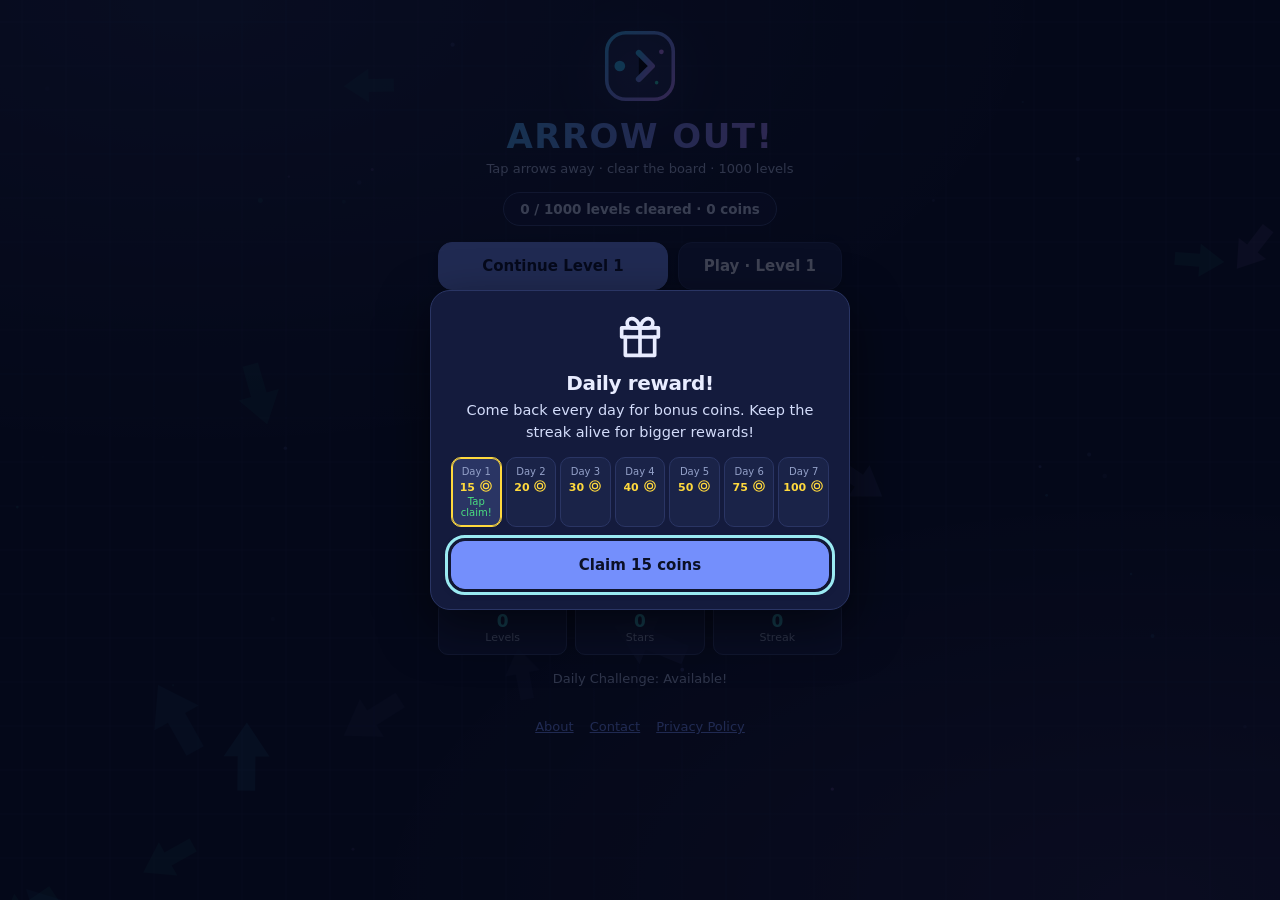
==== index.html @ 901e84d2 "feat(pwa): add Arrow Out progress export action for Android" ====
<!doctype html>
<html lang="en">
<head>
  <meta charset="UTF-8" />
  <meta name="viewport" content="width=device-width, initial-scale=1, viewport-fit=cover" />
  <meta name="description" content="Arrow Out! &mdash; A premium tap-away arrow puzzle game. Tap arrows to send them flying off the board. Clear every arrow to win." />
  <meta name="theme-color" content="#0d1230" />
  <meta name="mobile-web-app-capable" content="yes" />
  <meta name="apple-mobile-web-app-capable" content="yes" />
  <meta name="apple-mobile-web-app-status-bar-style" content="black-translucent" />
  <meta name="apple-mobile-web-app-title" content="Arrow Out!" />
  <meta http-equiv="Content-Security-Policy" content="default-src 'self'; script-src 'self' https://pagead2.googlesyndication.com https://tpc.googlesyndication.com https://googleads.g.doubleclick.net https://fundingchoicesmessages.google.com https://www.gstatic.com https://ep1.adtrafficquality.google https://ep2.adtrafficquality.google; style-src 'self' 'unsafe-inline'; img-src 'self' data: https:; media-src 'self' data:; connect-src 'self' https://usszcnaaylbsgqaehsgp.supabase.co https://www.gstatic.com https://firebaseinstallations.googleapis.com https://fcmregistrations.googleapis.com https://identitytoolkit.googleapis.com https://pagead2.googlesyndication.com https://googleads.g.doubleclick.net https://tpc.googlesyndication.com https://ep1.adtrafficquality.google https://ep2.adtrafficquality.google https://fundingchoicesmessages.google.com https://gogo-central-backend.onrender.com; frame-src https://googleads.g.doubleclick.net https://tpc.googlesyndication.com https://pagead2.googlesyndication.com https://ep1.adtrafficquality.google https://ep2.adtrafficquality.google https://fundingchoicesmessages.google.com https://www.google.com; object-src 'none'; base-uri 'none'" />
  <script async src="https://pagead2.googlesyndication.com/pagead/js/adsbygoogle.js?client=ca-pub-2895136878543415" crossorigin="anonymous"></script>
  <title>Arrow Out! | Free Tap-Away Arrow Puzzle Game</title>
  <link rel="canonical" href="https://gogocompany.in/arrowout/" />
  <meta property="og:title" content="Arrow Out! | Free Tap-Away Arrow Puzzle Game" />
  <meta property="og:description" content="A free tap-away arrow puzzle game. Tap arrows to send them flying off the board. 1000 levels, daily challenges, achievements. Installable PWA, works offline." />
  <meta property="og:type" content="website" />
  <meta property="og:url" content="https://gogocompany.in/arrowout/" />
  <meta property="og:image" content="https://gogocompany.in/arrowout/docs/screenshot-home.png" />
  <meta name="twitter:card" content="summary_large_image" />
  <meta name="twitter:title" content="Arrow Out! | Free Tap-Away Arrow Puzzle Game" />
  <meta name="twitter:description" content="A free tap-away arrow puzzle game. Tap arrows to send them flying off the board. 1000 levels, daily challenges, achievements. Installable PWA, works offline." />
  <script type="application/ld+json">
  {
    "@context": "https://schema.org",
    "@type": "VideoGame",
    "name": "Arrow Out!",
    "description": "A free tap-away arrow puzzle game. Tap arrows to send them flying off the board and clear every arrow across 1000 levels, with daily challenges, achievements, streaks and offline PWA play.",
    "url": "https://gogocompany.in/arrowout/",
    "genre": ["Puzzle", "Casual"],
    "gamePlatform": ["Web Browser", "Mobile Web"],
    "applicationCategory": "Game",
    "operatingSystem": "Any",
    "playMode": "SinglePlayer",
    "publisher": { "@type": "Organization", "name": "GoGo Company", "url": "https://gogocompany.in/", "logo": "https://gogocompany.in/favicon.svg" }
  }
  </script>
  
  <!-- Preload critical resources -->
  <link rel="preload" href="css/styles.css" as="style" />
  <link rel="preload" href="js/game.js" as="script" />
  <link rel="preload" href="js/render.js" as="script" />
  <link rel="preload" href="js/audio.js" as="script" />
  <link rel="preload" href="js/haptics.js" as="script" />
  <link rel="preload" href="js/bgfx.js" as="script" />
  <link rel="preload" href="js/storage.js" as="script" />
  <link rel="preload" href="js/pwa.js" as="script" />
  <link rel="preload" href="js/ui.js" as="script" />
  <link rel="preload" href="js/main.js" as="script" />
  
  <!-- Load styles -->
  <link rel="stylesheet" href="css/styles.css" />

  <!-- Real PWA manifest + SVG favicon (required for Chrome install) -->
  <link rel="manifest" href="manifest.webmanifest" />
  <link rel="icon" href="icons/favicon.svg" type="image/svg+xml" />
  
  <!-- Inline critical CSS for faster loading -->
  <style>
    /* Critical above-the-fold styles */
    * { box-sizing: border-box; }
    html, body { margin: 0; padding: 0; height: 100%; }
    body {
      font-family: system-ui, -apple-system, "Segoe UI", Roboto, "Helvetica Neue", Arial, sans-serif;
      background: linear-gradient(180deg, #1b2550 0%, #0d1230 55%, #090d20 100%);
      color: #e8ecff;
      -webkit-tap-highlight-color: transparent;
      -webkit-touch-callout: none;
      -webkit-user-select: none;
      user-select: none;
      overscroll-behavior: none;
      touch-action: manipulation;
      font-size: 16px;
    }
    #app {
      position: fixed; inset: 0;
      display: flex; flex-direction: column;
      height: 100vh; max-width: 100vw; overflow: hidden;
    }
    @supports (height: 100dvh) { #app { height: 100dvh; } }
    
    header#hud {
      flex: 0 0 auto;
      display: flex; align-items: center; justify-content: space-between;
      gap: 8px;
      padding: calc(8px + env(safe-area-inset-top, 0px)) 12px 6px;
    }
    #hud-title { text-align: center; min-width: 0; flex: 1; line-height: 1.25; }
    #hud-title .t1 { font-weight: 800; font-size: 15px; letter-spacing: .01em; }
    #hud-title .t2 { font-size: 12px; color: #93a0c8; }
    #hearts { display: flex; gap: 3px; align-items: center; min-width: 66px; justify-content: flex-end; }
    #hearts svg { width: 20px; height: 20px; }
    #hearts .lost { opacity: .25; }
    
    #board-wrap {
      flex: 1 1 auto; min-height: 0; min-width: 0;
      display: flex; align-items: center; justify-content: center;
      padding: 8px;
    }
    #board { display: block; touch-action: none; }
    
    footer {
      flex: 0 0 auto;
      padding: 8px 12px calc(10px + env(safe-area-inset-bottom, 0px));
      display: flex; flex-direction: column; gap: 8px;
    }
    #actions { display: flex; gap: 8px; }
    #actions .btn { flex: 1 1 0; min-width: 0; }
    
    /* Basic button styles for critical rendering */
    .btn {
      appearance: none;
      border: 1px solid #2a3564;
      background: #1a2348;
      color: #e8ecff;
      border-radius: 14px;
      min-height: 48px; min-width: 48px;
      padding: 8px 12px;
      font: inherit; font-weight: 700; font-size: 15px;
      cursor: pointer;
      display: inline-flex; align-items: center; justify-content: center; gap: 8px;
      touch-action: manipulation;
      box-shadow: 0 2px 10px rgba(0, 0, 0, 0.35);
      transition: transform .06s ease, background .15s ease;
    }
    .btn:active { transform: scale(.96); background: #232e5c; }
    .btn[disabled] { opacity: .4; pointer-events: none; }
    .btn.icon { padding: 8px; }
    .btn.primary { background: #748ffc; border-color: #748ffc; color: #0b1026; }
    .btn.primary:active { background: #91a7ff; }
    
    /* Toast for immediate feedback */
    #toast {
      position: fixed; left: 50%; bottom: calc(84px + env(safe-area-inset-bottom, 0px));
      transform: translate(-50%, 12px);
      background: #1b2550; color: #e8ecff;
      padding: 10px 16px; border-radius: 999px; font-size: 14px; z-index: 50;
      opacity: 0; pointer-events: none; transition: opacity .18s ease, transform .18s ease;
      max-width: min(88vw, 360px); text-align: center;
      border: 1px solid #2a3564;
    }
    #toast.show { opacity: 1; transform: translate(-50%, 0); }
    
    /* Overlays - basic structure */
    .overlay {
      position: fixed; inset: 0;
      background: rgba(4, 8, 24, .74);
      display: none; align-items: center; justify-content: center;
      padding: calc(16px + env(safe-area-inset-top, 0px)) 16px calc(16px + env(safe-area-inset-bottom, 0px));
      z-index: 30; overflow-y: auto;
      -webkit-overflow-scrolling: touch;
    }
    .overlay.show { display: flex; }
    .card {
      position: relative;
      background: #141b3d; border: 1px solid #2a3564; color: #e8ecff;
      border-radius: 20px;
      width: 100%; max-width: 420px; max-height: 100%;
      overflow-y: auto;
      -webkit-overflow-scrolling: touch;
      padding: 20px;
      user-select: text; -webkit-user-select: text;
      box-shadow: 0 18px 50px rgba(0, 0, 0, .55);
    }
    .card h2 { margin: 0 0 4px; font-size: 20px; color: #e8ecff; }
    .card .sub { margin: 0 0 16px; color: #93a0c8; font-size: 14px; }
    .card .stack { display: flex; flex-direction: column; gap: 10px; }
    .card .row { display: flex; align-items: center; justify-content: space-between; gap: 10px; }
    .close-x { position: absolute; top: 10px; right: 10px; min-width: 40px; min-height: 40px; width: 40px; height: 40px; border-radius: 12px; box-shadow: none; }
    
    @media (prefers-reduced-motion: reduce) {
      .btn, #toast, .switch .track, .switch .track::after { transition: none; }
    }
  </style>
</head>
<body>
  <noscript>
    <div style="padding:24px;font-family:system-ui,-apple-system,sans-serif;color:#e8ecff;background:#0d1230;text-align:center;max-width:640px;margin:0 auto;">
      <h2>Arrow Out! - free tap-away arrow puzzle</h2>
      <p>Arrow Out! is a free tap-away arrow puzzle game with 1000 levels, daily challenges, achievements and offline play. It runs entirely in your browser, saves progress privately on your device and sends gameplay data nowhere. JavaScript must be enabled to play.</p>
      <p><a href="about.html" style="color:#748ffc;">Full game guide and FAQ</a> &nbsp;&middot;&nbsp; <a href="privacy.html" style="color:#748ffc;">Privacy policy</a></p>
    </div>
  </noscript>
  <div id="app">
    <!-- HEADER / HUD -->
    <header id="hud">
      <button class="btn icon" id="btn-menu" type="button" aria-label="Open menu" aria-haspopup="dialog">
        <svg viewBox="0 0 24 24" fill="none" stroke="currentColor" stroke-width="2.4" stroke-linecap="round" aria-hidden="true"><path d="M4 7h16M4 12h16M4 17h16"/></svg>
      </button>
      <div id="hud-title">
        <div class="t1" id="hud-level">Arrow Out!</div>
        <div class="t2" id="hud-left">Loading...</div>
      </div>
      <div id="hearts" role="img" aria-label="3 hearts remaining"></div>
      <button class="btn icon" id="btn-sound" type="button" aria-label="Toggle sound" aria-pressed="true">
        <svg id="ic-sound-on" viewBox="0 0 24 24" fill="none" stroke="currentColor" stroke-width="2.2" stroke-linecap="round" stroke-linejoin="round" aria-hidden="true"><path d="M11 5 6 9H3v6h3l5 4V5z" fill="currentColor" stroke="none"/><path d="M15.5 8.5a5 5 0 0 1 0 7M18.5 6a8.5 8.5 0 0 1 0 12"/></svg>
        <svg id="ic-sound-off" viewBox="0 0 24 24" fill="none" stroke="currentColor" stroke-width="2.2" stroke-linecap="round" stroke-linejoin="round" aria-hidden="true" style="display:none"><path d="M11 5 6 9H3v6h3l5 4V5z" fill="currentColor" stroke="none"/><path d="M22 9l-6 6M16 9l6 6"/></svg>
      </button>
    </header>

    <!-- Level progress bar -->
    <div id="progress-wrap" role="progressbar" aria-label="Level progress" aria-valuemin="0" aria-valuemax="100" aria-valuenow="0">
      <div id="progress-fill"></div>
    </div>

    <!-- MAIN GAME BOARD -->
    <div id="board-tools" aria-label="Board view controls">
      <span id="board-view-label" aria-live="polite">Tap an arrow · drag to pan</span>
      <button id="btn-zoom-out" class="btn" aria-label="Zoom out">−</button>
      <button id="btn-zoom-in" class="btn" aria-label="Zoom in">+</button>
      <button id="btn-board-fit" class="btn" aria-label="Show whole board">Fit</button>
    </div>
    <!-- Timed bonus objective banner -->
    <div id="bonus-banner" role="status" aria-live="polite" aria-hidden="true">
      <span class="bb-coin" id="bonus-coins">+25</span>
      <span class="bb-label">bonus</span>
      <span class="bb-time" id="bonus-time">0:30</span>
    </div>
    <main id="board-wrap">
      <canvas id="board" role="img" aria-label="Arrow puzzle board. Tap an arrow with a clear path to send it off the board."></canvas>
      <div id="combo-badge" aria-hidden="true"></div>
    </main>

    <!-- FOOTER / ACTIONS -->
    <footer>
      <div id="actions">
        <button class="btn" id="btn-undo" type="button" aria-label="Undo last move">
          <svg viewBox="0 0 24 24" fill="none" stroke="currentColor" stroke-width="2.4" stroke-linecap="round" stroke-linejoin="round" aria-hidden="true"><path d="M9 14 4 9l5-5"/><path d="M4 9h10a6 6 0 0 1 0 12h-3"/></svg>
          Undo
        </button>
        <button class="btn" id="btn-hint" type="button" aria-label="Show a hint">
          <span id="hint-count" class="hint-count">3</span>
          <svg viewBox="0 0 24 24" fill="none" stroke="currentColor" stroke-width="2.4" stroke-linecap="round" stroke-linejoin="round" aria-hidden="true"><path d="M12 3a7 7 0 0 0-4 12.7V18h8v-2.3A7 7 0 0 0 12 3z"/><path d="M10 21h4"/></svg>
          Hint
        </button>
        <button class="btn" id="btn-restart" type="button" aria-label="Restart level">
          <svg viewBox="0 0 24 24" fill="none" stroke="currentColor" stroke-width="2.4" stroke-linecap="round" stroke-linejoin="round" aria-hidden="true"><path d="M3 12a9 9 0 1 0 3-6.7"/><path d="M3 4v5h5"/></svg>
          Restart
        </button>
      </div>
      <!-- Advertising-ready slot -->
      <div id="ad-slot" aria-hidden="true">Ad space</div>
    </footer>

    <!-- Level intro banner -->
    <div id="level-banner" aria-hidden="true"></div>
  </div>

  <!-- TOAST NOTIFICATION -->
  <div id="toast" role="status" aria-live="polite"></div>

  <!-- INSTALL BANNER -->
  <div id="install-banner" role="region" aria-label="Install app">
    <div class="ib-text" id="ib-text"></div>
    <div class="ib-actions">
      <button class="btn small primary" id="btn-banner-install" type="button">Install</button>
      <button class="btn iconx" id="btn-banner-close" type="button" aria-label="Dismiss install banner">&times;</button>
    </div>
  </div>


  <!-- UPDATE BANNER: shown when a newer version of the game is ready -->
  <div id="update-banner" role="region" aria-label="Game update available">
    <div class="ub-text" id="ub-text">Game update ready &mdash; refresh to get the latest version.</div>
    <div class="ub-actions">
      <button class="btn small primary" id="btn-update-reload" type="button">Refresh</button>
      <button class="btn iconx" id="btn-update-close" type="button" aria-label="Dismiss update notification">&times;</button>
    </div>
  </div>
  <!-- ===== HOME SCREEN ===== -->
  <div id="dlg-home" class="screen" role="dialog" aria-modal="true" aria-labelledby="home-title">
    <canvas id="bgfx" aria-hidden="true"></canvas>
    <div class="home-inner">

      <header class="brand">
        <div class="brand-mark" aria-hidden="true">
          <svg viewBox="0 0 64 64" width="76" height="76" focusable="false">
            <defs>
              <linearGradient id="lg-brand" x1="0" y1="0" x2="1" y2="1">
                <stop offset="0" stop-color="#38bdf8"/>
                <stop offset="0.55" stop-color="#818cf8"/>
                <stop offset="1" stop-color="#c084fc"/>
              </linearGradient>
            </defs>
            <rect x="4" y="4" width="56" height="56" rx="16" fill="rgba(129,140,248,0.10)" stroke="url(#lg-brand)" stroke-width="3"/>
            <path d="M15 32h22" stroke="url(#lg-brand)" stroke-width="5" stroke-linecap="round"/>
            <path d="m31 21 11 11-11 11" stroke="url(#lg-brand)" stroke-width="5" stroke-linecap="round" stroke-linejoin="round"/>
            <circle cx="15" cy="32" r="4.5" fill="#38bdf8"/>
            <circle cx="50" cy="20" r="2" fill="#c084fc"/>
            <circle cx="46" cy="46" r="1.5" fill="#2dd4bf"/>
          </svg>
        </div>
        <h1 id="home-title" class="brand-name">ARROW OUT!</h1>
        <p class="brand-tag">Tap arrows away &middot; clear the board &middot; 1000 levels</p>
      </header>

      <div class="home-chips">
        <div class="chip" id="home-progress" aria-live="polite">Loading progress...</div>
      </div>

      <div class="home-primary">
        <button class="btn primary btn-hero" id="btn-continue" type="button">Continue</button>
        <button class="btn btn-hero" id="btn-play-home" type="button">Play</button>
      </div>

      <nav class="home-hub" aria-label="Game menu">
        <button class="btn" id="btn-levels" type="button"><svg class="ic" width="20" height="20" viewBox="0 0 24 24" fill="none" stroke="currentColor" stroke-width="2" stroke-linecap="round" stroke-linejoin="round" aria-hidden="true"><rect x="3" y="3" width="7" height="7" rx="1"/><rect x="14" y="3" width="7" height="7" rx="1"/><rect x="3" y="14" width="7" height="7" rx="1"/><rect x="14" y="14" width="7" height="7" rx="1"/></svg><span>Levels</span></button>
        <button class="btn" id="btn-map" type="button"><svg class="ic" width="20" height="20" viewBox="0 0 24 24" fill="none" stroke="currentColor" stroke-width="2" stroke-linecap="round" stroke-linejoin="round" aria-hidden="true"><path d="M9 4 3 6v14l6-2 6 2 6-2V4l-6 2-6-2z"/><line x1="9" y1="4" x2="9" y2="20"/><line x1="15" y1="6" x2="15" y2="22"/></svg><span>World Map</span></button>
        <button class="btn" id="btn-daily" type="button"><svg class="ic" width="20" height="20" viewBox="0 0 24 24" fill="none" stroke="currentColor" stroke-width="2" stroke-linecap="round" stroke-linejoin="round" aria-hidden="true"><path d="M21 12.8A9 9 0 1 1 11.2 3a7 7 0 0 0 9.8 9.8z"/></svg><span>Daily Challenge</span></button>
        <button class="btn" id="btn-shop" type="button"><svg class="ic" width="20" height="20" viewBox="0 0 24 24" fill="none" stroke="currentColor" stroke-width="2" stroke-linecap="round" stroke-linejoin="round" aria-hidden="true"><path d="M6 2 3 6v14a2 2 0 0 0 2 2h14a2 2 0 0 0 2-2V6l-3-4z"/><line x1="3" y1="6" x2="21" y2="6"/><path d="M16 10a4 4 0 0 1-8 0"/></svg><span>Shop</span></button>
        <button class="btn" id="btn-achievements" type="button"><svg class="ic" width="20" height="20" viewBox="0 0 24 24" fill="none" stroke="currentColor" stroke-width="2" stroke-linecap="round" stroke-linejoin="round" aria-hidden="true"><circle cx="12" cy="8" r="7"/><polyline points="8.21 13.89 7 23 12 20 17 23 15.79 13.88"/></svg><span>Achievements</span></button>
        <button class="btn" id="btn-stats-menu" type="button"><svg class="ic" width="20" height="20" viewBox="0 0 24 24" fill="none" stroke="currentColor" stroke-width="2" stroke-linecap="round" stroke-linejoin="round" aria-hidden="true"><line x1="12" y1="20" x2="12" y2="10"/><line x1="18" y1="20" x2="18" y2="4"/><line x1="6" y1="20" x2="6" y2="16"/></svg><span>Statistics</span></button>
        <button class="btn" id="btn-settings" type="button"><svg class="ic" width="20" height="20" viewBox="0 0 24 24" fill="none" stroke="currentColor" stroke-width="2" stroke-linecap="round" stroke-linejoin="round" aria-hidden="true"><circle cx="12" cy="12" r="3"/><path d="M12 2v3M12 19v3M2 12h3M19 12h3M4.9 4.9l2.1 2.1M17 17l2.1 2.1M19.1 4.9 17 7M7 17l-2.1 2.1"/></svg><span>Settings</span></button>
        <button class="btn" id="btn-install-home" type="button"><svg class="ic" width="20" height="20" viewBox="0 0 24 24" fill="none" stroke="currentColor" stroke-width="2" stroke-linecap="round" stroke-linejoin="round" aria-hidden="true"><path d="M21 15v4a2 2 0 0 1-2 2H5a2 2 0 0 1-2-2v-4"/><polyline points="7 10 12 15 17 10"/><line x1="12" y1="3" x2="12" y2="15"/></svg><span>Install App</span></button>
      </nav>

      <div class="home-stats">
        <div class="home-stat">
          <div class="home-stat-value" id="home-stat-levels">0</div>
          <div class="home-stat-label">Levels</div>
        </div>
        <div class="home-stat">
          <div class="home-stat-value" id="home-stat-stars">0</div>
          <div class="home-stat-label">Stars</div>
        </div>
        <div class="home-stat">
          <div class="home-stat-value" id="home-stat-streak">0</div>
          <div class="home-stat-label">Streak</div>
        </div>
      </div>

      <div class="home-daily" id="home-daily" aria-live="polite"></div>

      <nav class="site-links" aria-label="Site links" style="display:flex; gap:16px; justify-content:center; font-size:13px; margin-top:14px;">
        <a href="about.html" style="color:#748ffc;">About</a>
        <a href="contact.html" style="color:#748ffc;">Contact</a>
        <a href="privacy.html" style="color:#748ffc;">Privacy Policy</a>
      </nav>

      <aside class="ad-slot" id="ad-home-slot" data-ad-slot="ao-home" aria-label="Advertisement" hidden>
        <span class="ad-label">Advertisement</span>
        <ins class="adsbygoogle" style="display:block"></ins>
      </aside>
    </div>
  </div>
  <aside id="reminder-banner" class="reminder-banner" role="status" aria-live="polite" hidden>
    <p>Your puzzle is waiting. Return whenever you are ready.</p>
    <button class="btn small" id="btn-reminder-dismiss" type="button">Dismiss reminder</button>
  </aside>
  <!-- ===== MAIN MENU ===== -->
  <div class="overlay" id="dlg-menu" role="dialog" aria-modal="true" aria-labelledby="menu-title">
    <div class="card">
      <h2 id="menu-title"><svg class="ic" width="24" height="24" viewBox="0 0 24 24" fill="none" stroke="currentColor" stroke-width="2" stroke-linecap="round" stroke-linejoin="round" aria-hidden="true"><rect x="6" y="4" width="4" height="16" rx="1"/><rect x="14" y="4" width="4" height="16" rx="1"/></svg> Paused</h2>
      <p class="sub">Take a breather. Your progress is saved.</p>
      <div class="stack">
        <button class="btn primary" id="btn-resume" type="button">Resume</button>
        <button class="btn" id="btn-home" type="button"><svg class="ic" width="20" height="20" viewBox="0 0 24 24" fill="none" stroke="currentColor" stroke-width="2" stroke-linecap="round" stroke-linejoin="round" aria-hidden="true"><path d="m3 10 9-7 9 7v10a2 2 0 0 1-2 2H5a2 2 0 0 1-2-2z"/><path d="M9 21V12h6v9"/></svg> Main Menu</button>
        <button class="btn" id="btn-play" type="button">Play &middot; Level 1</button>
        <button class="btn" id="btn-levels-menu" type="button"><svg class="ic" width="20" height="20" viewBox="0 0 24 24" fill="none" stroke="currentColor" stroke-width="2" stroke-linecap="round" stroke-linejoin="round" aria-hidden="true"><rect x="3" y="3" width="7" height="7" rx="1"/><rect x="14" y="3" width="7" height="7" rx="1"/><rect x="3" y="14" width="7" height="7" rx="1"/><rect x="14" y="14" width="7" height="7" rx="1"/></svg> Levels</button>
        <button class="btn" id="btn-map-menu" type="button"><svg class="ic" width="20" height="20" viewBox="0 0 24 24" fill="none" stroke="currentColor" stroke-width="2" stroke-linecap="round" stroke-linejoin="round" aria-hidden="true"><path d="M9 4 3 6v14l6-2 6 2 6-2V4l-6 2-6-2z"/><line x1="9" y1="4" x2="9" y2="20"/><line x1="15" y1="6" x2="15" y2="22"/></svg> World Map</button>
        <button class="btn" id="btn-stats-menu-2" type="button"><svg class="ic" width="20" height="20" viewBox="0 0 24 24" fill="none" stroke="currentColor" stroke-width="2" stroke-linecap="round" stroke-linejoin="round" aria-hidden="true"><line x1="12" y1="20" x2="12" y2="10"/><line x1="18" y1="20" x2="18" y2="4"/><line x1="6" y1="20" x2="6" y2="16"/></svg> Stats</button>
        <button class="btn" id="btn-achievements-menu" type="button"><svg class="ic" width="20" height="20" viewBox="0 0 24 24" fill="none" stroke="currentColor" stroke-width="2" stroke-linecap="round" stroke-linejoin="round" aria-hidden="true"><circle cx="12" cy="8" r="7"/><polyline points="8.21 13.89 7 23 12 20 17 23 15.79 13.88"/></svg> Achievements</button>
        <button class="btn" id="btn-daily-menu" type="button"><svg class="ic" width="20" height="20" viewBox="0 0 24 24" fill="none" stroke="currentColor" stroke-width="2" stroke-linecap="round" stroke-linejoin="round" aria-hidden="true"><path d="M21 12.8A9 9 0 1 1 11.2 3a7 7 0 0 0 9.8 9.8z"/></svg> Daily Challenge</button>
        <button class="btn" id="btn-howto" type="button"><svg class="ic" width="20" height="20" viewBox="0 0 24 24" fill="none" stroke="currentColor" stroke-width="2" stroke-linecap="round" stroke-linejoin="round" aria-hidden="true"><circle cx="12" cy="12" r="10"/><path d="M9.09 9a3 3 0 0 1 5.83 1c0 2-3 3-3 3"/><line x1="12" y1="17" x2="12.01" y2="17"/></svg> How to play</button>
        <button class="btn" id="btn-install-menu" type="button"><svg class="ic" width="20" height="20" viewBox="0 0 24 24" fill="none" stroke="currentColor" stroke-width="2" stroke-linecap="round" stroke-linejoin="round" aria-hidden="true"><path d="M21 15v4a2 2 0 0 1-2 2H5a2 2 0 0 1-2-2v-4"/><polyline points="7 10 12 15 17 10"/><line x1="12" y1="3" x2="12" y2="15"/></svg> Install app</button>
        <button class="btn" id="btn-share-menu" type="button"><svg class="ic" width="20" height="20" viewBox="0 0 24 24" fill="none" stroke="currentColor" stroke-width="2" stroke-linecap="round" stroke-linejoin="round" aria-hidden="true"><circle cx="18" cy="5" r="3"/><circle cx="6" cy="12" r="3"/><circle cx="18" cy="19" r="3"/><line x1="8.59" y1="13.51" x2="15.42" y2="17.49"/><line x1="15.41" y1="6.51" x2="8.59" y2="10.49"/></svg> Share the game</button>
        <button class="btn" id="btn-settings-menu" type="button"><svg class="ic" width="20" height="20" viewBox="0 0 24 24" fill="none" stroke="currentColor" stroke-width="2" stroke-linecap="round" stroke-linejoin="round" aria-hidden="true"><path d="M12 15a3 3 0 1 0 0-6 3 3 0 0 0 0 6z"/><path d="M19.4 15a1.65 1.65 0 0 0 .33 1.82l.06.06a2 2 0 0 1 0 2.83 2 2 0 0 1-2.83 0l-.06-.06a1.65 1.65 0 0 0-1.82-.33 1.65 1.65 0 0 0-1 1.51V21a2 2 0 0 1-2 2 2 2 0 0 1-2-2v-.09A1.65 1.65 0 0 0 9 19.4a1.65 1.65 0 0 0-1.82.33l-.06.06a2 2 0 0 1-2.83 0 2 2 0 0 1 0-2.83l.06-.06a1.65 1.65 0 0 0 .33-1.82 1.65 1.65 0 0 0-1.51-1H3a2 2 0 0 1-2-2 2 2 0 0 1 2-2h.09A1.65 1.65 0 0 0 4.6 9a1.65 1.65 0 0 0-.33-1.82l-.06-.06a2 2 0 0 1 0-2.83 2 2 0 0 1 2.83 0l.06.06a1.65 1.65 0 0 0 1.82.33H9a1.65 1.65 0 0 0 1-1.51V3a2 2 0 0 1 2-2 2 2 0 0 1 2 2v.09a1.65 1.65 0 0 0 1 1.51 1.65 1.65 0 0 0 1.82-.33l.06-.06a2 2 0 0 1 2.83 0 2 2 0 0 1 0 2.83l-.06.06a1.65 1.65 0 0 0-.33 1.82V9a1.65 1.65 0 0 0 1.51 1H21a2 2 0 0 1 2 2 2 2 0 0 1-2 2h-.09a1.65 1.65 0 0 0-1.51 1z"/></svg> Settings</button>
        <button class="btn" id="btn-shop-menu" type="button"><svg class="ic" width="20" height="20" viewBox="0 0 24 24" fill="none" stroke="currentColor" stroke-width="2" stroke-linecap="round" stroke-linejoin="round" aria-hidden="true"><path d="M6 2 3 6v14a2 2 0 0 0 2 2h14a2 2 0 0 0 2-2V6l-3-4z"/><line x1="3" y1="6" x2="21" y2="6"/><path d="M16 10a4 4 0 0 1-8 0"/></svg> Shop</button>
      </div>
    </div>
  </div>

  <div class="overlay" id="dlg-reminders" role="dialog" aria-modal="true" aria-labelledby="reminders-title">
    <div class="card">
      <button class="btn icon close-x" data-close type="button" aria-label="Close reminder settings">&times;</button>
      <h2 id="reminders-title">Notifications &amp; reminders</h2>
      <p class="sub">Local reminders plus optional daily push. No account needed.</p>
      <p id="reminder-limit">Local reminder checks run only while this game page can execute; a closed browser cannot schedule them. The Daily push reminders below use real Web Push and reach you roughly five times a day even when the game is closed.</p>
      <div class="stack">
        <label class="row" for="chk-notifs">Enable in-game reminders <input type="checkbox" id="chk-notifs" aria-describedby="reminder-limit" /></label>
        <label for="reminder-minutes">Remind me after no interaction for</label>
        <select id="reminder-minutes">
          <option value="60">1 hour</option><option value="90">1½ hours</option><option value="120">2 hours</option>
        </select>
        <p id="system-reminder-help">Optional system notifications can alert you while this tab is in the background and still running. Your browser needs permission to display them. Android/OS restrictions may suppress or delay display; some browsers require an installed PWA. No closed-browser delivery is promised.</p>
        <button class="btn" id="btn-notif-permission" type="button" aria-describedby="system-reminder-help">Allow system notifications</button>
        <label class="row" for="chk-system-notifs">Also use system notifications <input type="checkbox" id="chk-system-notifs" aria-describedby="system-reminder-help" /></label>
        <p id="reminder-permission"></p>
        <p id="push-help">Daily push reminders are delivered by Web Push roughly five times a day, even when the game is closed. Your browser keeps the subscription; the game saves it to the developer's free delivery roster. Toggling off removes this device from that roster immediately.</p>
        <label class="row" for="chk-push">Daily push reminders <input type="checkbox" id="chk-push" aria-describedby="push-help" /></label>
        <p id="push-status" role="status" aria-live="polite"></p>
        <p id="reminder-status" role="status" aria-live="polite"></p>
        <button class="btn small" id="btn-notif-test" type="button">Send test notification</button>
        <p id="reminder-test-status" role="status" aria-live="polite"></p>
      </div>
      <p>At most one reminder per inactivity period. Interacting starts a new period; system tests are limited to one per minute. Permission is requested only by explicit buttons; a dismissed prompt can be asked again by the same button. Disabling reminders closes local notifications; toggling off daily push removes this device from the delivery roster.</p>
    </div>
  </div>

  <!-- ===== LEVEL SELECT ===== -->
  <div class="overlay" id="dlg-levels" role="dialog" aria-modal="true" aria-labelledby="lv-title">
    <div class="card">
      <button class="btn icon close-x" data-close type="button" aria-label="Close levels">
        <svg viewBox="0 0 24 24" fill="none" stroke="currentColor" stroke-width="2.6" stroke-linecap="round" aria-hidden="true"><path d="M6 6l12 12M18 6 6 18"/></svg>
      </button>
      <h2 id="lv-title">Levels</h2>
      <p class="sub">1000 levels &middot; &#9733;&#9733;&#9733; = no mistakes, no hints &middot; best stars save automatically.</p>
      <div id="lv-grid"></div>
      <div class="stack" style="margin-top:12px;">
        <button class="btn" id="btn-levels-map" type="button">Open World Map</button>
      </div>
    </div>
  </div>

    <!-- ===== WORLD STORY CUTSCENE ===== -->
  <div id="dlg-story" class="overlay" role="dialog" aria-modal="true" aria-labelledby="story-world-title">
    <div class="card story-card">
      <div class="story-head">
        <div id="story-portrait" class="story-portrait" aria-hidden="true"></div>
        <div class="story-titles">
          <h2 id="story-world-title">World 1</h2>
          <p id="story-guardian-name">Guardian</p>
        </div>
      </div>
      <p id="story-act-num" class="story-act-num">Act 1 of 3</p>
      <p id="story-act-text" class="story-act-text"></p>
      <div class="story-actions">
        <button id="story-skip" type="button" class="btn">Skip</button>
        <button id="story-continue" type="button" class="btn primary">Continue</button>
      </div>
    </div>
  </div>

  <!-- ===== MAGICAL WORLD MAP ===== -->
  <div class="overlay" id="dlg-map" role="dialog" aria-modal="true" aria-labelledby="map-title">
    <div class="card map-card">
      <button class="btn icon close-x" data-close type="button" aria-label="Close world map">
        <svg viewBox="0 0 24 24" fill="none" stroke="currentColor" stroke-width="2.6" stroke-linecap="round" aria-hidden="true"><path d="M6 6l12 12M18 6 6 18"/></svg>
      </button>
      <h2 id="map-title">World Map</h2>
      <div id="map-banner">
        <button class="btn icon" id="map-prev" type="button" aria-label="Previous world">&#8249;</button>
        <div id="map-banner-mid">
          <div id="map-chapter-row">
            <span id="map-chapter-num">World 1 / 8</span>
            <span id="map-chapter-name">Whisperwind Meadow</span>
          </div>
          <p id="map-chapter-sub" class="sub"></p>
          <div id="map-progress-track"><div id="map-progress-fill"></div></div>
          <p id="map-progress-text">0 / 125 cleared</p>
        </div>
        <button class="btn icon" id="map-next" type="button" aria-label="Next world">&#8250;</button>
      </div>
      <div id="map-guardian" class="map-guardian" hidden>
        <span id="map-guardian-art" class="map-guardian-art" aria-hidden="true"></span>
        <span id="map-guardian-name" class="map-guardian-name"></span>
      </div>
      <div id="map-worlds" class="map-worlds" aria-label="Worlds"></div>
      <div id="map-viewport">
        <div id="map-canvas">
          <canvas id="map-ambient-canvas" aria-hidden="true"></canvas>
          <svg id="map-svg" aria-hidden="true">
            <defs>
              <linearGradient id="map-road-grad" x1="0" y1="0" x2="0" y2="1">
                <stop offset="0" stop-color="#34d399"/><stop offset="0.5" stop-color="#fbbf24"/><stop offset="1" stop-color="#f59e0b"/>
              </linearGradient>
            </defs>
            <path id="map-path-outer" d="" fill="none" stroke-linecap="round" stroke-linejoin="round"/>
            <path id="map-path-inner" d="" fill="none" stroke-linecap="round" stroke-dasharray="1 22"/>
            <path id="map-path-done" d="" fill="none" stroke="url(#map-road-grad)" stroke-linecap="round"/>
          </svg>
          <div id="map-landmarks"></div>
          <div id="map-nodes"></div>
          <div id="map-avatar" aria-hidden="true"></div>
        </div>
      </div>
      <div id="map-tools">
        <input id="map-jump" type="number" min="1" max="1000" inputmode="numeric" aria-label="Jump to level number" />
        <button class="btn" id="map-jump-go" type="button">Go</button>
        <button class="btn" id="map-grid" type="button">Grid view</button>
        <button class="btn" id="map-continue" type="button">Continue</button>
        <button class="btn" id="map-story" type="button">Story</button>
        <button class="btn" id="map-chest" type="button" hidden>Claim Star Chest</button>
      </div>
      <div id="map-preview" hidden>
        <button class="btn icon close-x" id="map-preview-close" type="button" aria-label="Close preview">
          <svg viewBox="0 0 24 24" fill="none" stroke="currentColor" stroke-width="2.6" stroke-linecap="round" aria-hidden="true"><path d="M6 6l12 12M18 6 6 18"/></svg>
        </button>
        <div id="map-preview-head">
          <span id="map-preview-chapter" class="map-pill"></span>
          <span id="map-preview-zone" class="map-pill"></span>
        </div>
        <h3 id="map-preview-title">Level 1</h3>
        <p id="map-preview-info" class="sub"></p>
        <div id="map-preview-stars" aria-hidden="true"></div>
        <button class="btn primary" id="map-preview-play" type="button">Play</button>
      </div>
    </div>
  </div>

  <!-- ===== HOW TO PLAY ===== -->
  <div class="overlay" id="dlg-howto" role="dialog" aria-modal="true" aria-labelledby="how-title">
    <div class="card">
      <button class="btn icon close-x" data-close type="button" aria-label="Close help">
        <svg viewBox="0 0 24 24" fill="none" stroke="currentColor" stroke-width="2.6" stroke-linecap="round" aria-hidden="true"><path d="M6 6l12 12M18 6 6 18"/></svg>
      </button>
      <h2 id="how-title">How to play</h2>
      <ul>
        <li>On dense boards, tap the overview or use <b>+</b> to zoom. Drag to pan, pinch to zoom, and use <b>Fit</b> to see the whole puzzle. Hints bring a clear arrow into view.</li>
        <li><b>Tap an arrow</b> &mdash; it flies off the board in the direction it points.</li>
        <li>It only leaves if its <b>path to the edge is clear</b>. Another arrow in the way blocks it.</li>
        <li>A blocked tap <b>costs one heart</b> (&#9829;&#9829;&#9829;). Lose all three and the level restarts.</li>
        <li>Clear <b>every arrow</b> to finish the level. Order is everything!</li>
        <li>Stars: &#9733;&#9733;&#9733; = no mistakes & no hints &middot; &#9733;&#9733; = up to 2 mistakes & 1 hint &middot; &#9733; = cleared.</li>
        <li><b>3 free hints</b> per level &mdash; after that, watch a short ad to reveal another hint.</li>
        <li><b>Hint</b> glows a free arrow &middot; <b>Undo</b> brings the last arrow back &middot; <b>Restart</b> resets.</li>
        <li>Your progress saves automatically &mdash; come back any time.</li>
      </ul>
      <p style="font-size:12.5px;color:#8a97b8;">No timer, no pressure. Take your time and untangle the board.</p>
      <p style="font-size:13px;color:#93a0c8;margin-bottom:0;"><a href="about.html" style="color:#748ffc;">More about the game &rarr;</a></p>
    </div>
  </div>

  <!-- ===== SETTINGS ===== -->
  <div class="overlay" id="dlg-settings" role="dialog" aria-modal="true" aria-labelledby="set-title">
    <div class="card">
      <button class="btn icon close-x" data-close type="button" aria-label="Close settings">
        <svg viewBox="0 0 24 24" fill="none" stroke="currentColor" stroke-width="2.6" stroke-linecap="round" aria-hidden="true"><path d="M6 6l12 12M18 6 6 18"/></svg>
      </button>
      <h2 id="set-title">Settings</h2>
      
      <div class="stack">
        <div class="row">
          <span style="font-size:15px;">Sound effects</span>
          <label class="switch" aria-label="Sound effects">
            <input type="checkbox" id="chk-sound" checked />
            <span class="track"></span>
          </label>
        </div>
        
        <div class="row">
          <span style="font-size:15px;">Vibration</span>
          <label class="switch" aria-label="Vibration">
            <input type="checkbox" id="chk-vibrate" checked />
            <span class="track"></span>
          </label>
        </div>
        
        <div class="row">
          <span style="font-size:15px;">Dark Theme</span>
          <label class="switch" aria-label="Dark Theme">
            <input type="checkbox" id="chk-theme" checked />
            <span class="track"></span>
          </label>
        </div>
        
        <div class="row">
          <span style="font-size:15px;">Background music</span>
          <label class="switch" aria-label="Background music">
            <input type="checkbox" id="chk-music" />
            <span class="track"></span>
          </label>
        </div>

        <button class="btn" id="btn-reminders" type="button">Notification &amp; reminder settings</button>
        <button class="btn" id="btn-export-progress" type="button">Export progress for Android</button>

        <!-- GoGo Central ecosystem notifications: the module renders its
             opt-in card here. Fully inert until the backend is deployed. -->
        <div data-gogo-notifications style="text-align:left"></div>
      </div>
      
      <div class="status-list">
        <div><span>Running mode</span><span id="st-mode">&mdash;</span></div>
        <div><span>Offline caching</span><span id="st-sw">&mdash;</span></div>
        <div><span>Install prompt</span><span id="st-install">&mdash;</span></div>
        <div><span>Saved progress</span><span id="st-storage">&mdash;</span></div>
        <div><span>Notifications</span><span id="st-notif">&mdash;</span></div>
        <div><span>Game version</span><span id="st-version">&mdash;</span></div>
      </div>
      
      <p style="font-size:12.5px; color:#8a97b8; margin-bottom:10px;">
        Arrow Out! works fully offline once installed. When a game update is ready, tap <b>Refresh</b> on the update banner &mdash; your progress, coins and streaks are saved automatically and never deleted.
      </p>
      
      <p style="font-size:13px; margin-bottom:12px;">
        <a href="privacy.html" style="color:#748ffc;">Privacy policy</a> &nbsp;&middot;&nbsp;
        <a href="about.html" style="color:#748ffc;">About &amp; how to play</a> &nbsp;&middot;&nbsp;
        <a href="contact.html" style="color:#748ffc;">Contact us</a>
      </p>
      
      <div class="stack">
        <button class="btn small" id="btn-copy-sw" type="button">Copy service worker code</button>
        <button class="btn small danger" id="btn-reset" type="button">Reset all progress</button>
      </div>
    </div>
  </div>

  <!-- ===== WIN DIALOG ===== -->
  <div class="overlay" id="dlg-win" role="alertdialog" aria-modal="true" aria-labelledby="win-title">
    <div class="card" style="text-align:center;">
      <div class="big-emoji" aria-hidden="true"><svg class="ic" width="44" height="44" viewBox="0 0 24 24" fill="none" stroke="currentColor" stroke-width="2" stroke-linecap="round" stroke-linejoin="round" aria-hidden="true"><path d="M6 9H4.5a2.5 2.5 0 0 1 0-5H6"/><path d="M18 9h1.5a2.5 2.5 0 0 0 0-5H18"/><path d="M4 22h16"/><path d="M10 14.66V17c0 .55-.47.98-.97 1.21C7.85 18.75 7 20.24 7 22"/><path d="M14 14.66V17c0 .55.47.98.97 1.21C16.15 18.75 17 20.24 17 22"/><path d="M18 2H6v7a6 6 0 0 0 12 0V2Z"/></svg></div>
      <h2 id="win-title">Board cleared!</h2>
      <div id="win-stars" aria-hidden="true"></div>
      <p id="win-sub"></p>
      <div class="stack">
        <button class="btn primary" id="btn-next" type="button">Next level</button>
        <div style="display:flex; gap:8px;">
          <button class="btn" id="btn-replay" type="button" style="flex:1;">Replay</button>
          <button class="btn" id="btn-win-levels" type="button" style="flex:1;">Levels</button>
          <button class="btn" id="btn-share-win" type="button" style="flex:1;" aria-label="Share your result"><svg class="ic" width="20" height="20" viewBox="0 0 24 24" fill="none" stroke="currentColor" stroke-width="2" stroke-linecap="round" stroke-linejoin="round" aria-hidden="true"><circle cx="18" cy="5" r="3"/><circle cx="6" cy="12" r="3"/><circle cx="18" cy="19" r="3"/><line x1="8.59" y1="13.51" x2="15.42" y2="17.49"/><line x1="15.41" y1="6.51" x2="8.59" y2="10.49"/></svg> Share</button>
        </div>
      </div>
    </div>
  </div>

  <!-- ===== OUT OF HEARTS ===== -->
  <div class="overlay" id="dlg-fail" role="alertdialog" aria-modal="true" aria-labelledby="fail-title">
    <div class="card" style="text-align:center;">
      <div class="big-emoji" aria-hidden="true"><svg class="ic" width="44" height="44" viewBox="0 0 24 24" fill="none" stroke="currentColor" stroke-width="2" stroke-linecap="round" stroke-linejoin="round" aria-hidden="true"><path d="M19.5 12.6 12 20l-7.5-7.4a5.2 5.2 0 1 1 7.5-7.2 5.2 5.2 0 1 1 7.5 7.2Z"/><path d="M12 5.5 10.5 9l3 1.8L12 14"/></svg></div>
      <h2 id="fail-title">Out of hearts</h2>
      <p style="margin-bottom:16px;">Three blocked taps &mdash; take a fresh look and try again.</p>
      <div class="stack">
        <button class="btn primary" id="btn-retry" type="button">Retry level</button>
        <button class="btn" id="btn-fail-levels" type="button">Levels</button>
      </div>
    </div>
  </div>

  <!-- ===== STATS ===== -->
  <div class="overlay" id="dlg-stats" role="dialog" aria-modal="true" aria-labelledby="stats-title">
    <div class="card">
      <button class="btn icon close-x" data-close type="button" aria-label="Close stats">
        <svg viewBox="0 0 24 24" fill="none" stroke="currentColor" stroke-width="2.6" stroke-linecap="round" aria-hidden="true"><path d="M6 6l12 12M18 6 6 18"/></svg>
      </button>
      <h2 id="stats-title">Your stats</h2>
      <p class="sub">Saved privately on this device.</p>
      <div class="status-list">
        <div><span>Current level</span><span id="stat-current">&mdash;</span></div>
        <div><span>Levels cleared</span><span id="stat-levels">&mdash;</span></div>
        <div><span>Total stars</span><span id="stat-stars">&mdash;</span></div>
        <div><span>Total plays</span><span id="stat-plays">&mdash;</span></div>
        <div><span>Hints used</span><span id="stat-hints">&mdash;</span></div>
        <div><span>Mistakes</span><span id="stat-mistakes">&mdash;</span></div>
        <div><span>Coins</span><span id="stat-coins">&mdash;</span></div>
        <div><span>Current streak</span><span id="stat-streaks">&mdash;</span></div>
      </div>
      <p style="font-size:12.5px;color:#93a0c8;">
        All progress (stars, plays, current level) saves privately on this device and restores
        automatically &mdash; no account needed, works fully offline.
      </p>
    </div>
  </div>

  <!-- ===== ACHIEVEMENTS ===== -->
  <div class="overlay" id="dlg-achievements" role="dialog" aria-modal="true" aria-labelledby="achievements-title">
    <div class="card">
      <button class="btn icon close-x" data-close type="button" aria-label="Close achievements">
        <svg viewBox="0 0 24 24" fill="none" stroke="currentColor" stroke-width="2.6" stroke-linecap="round" aria-hidden="true"><path d="M6 6l12 12M18 6 6 18"/></svg>
      </button>
      <h2 id="achievements-title">Achievements</h2>
      <p class="sub">Unlock them all!</p>
      <div id="achievements-grid"></div>
    </div>
  </div>

  <!-- ===== OUT OF FREE HINTS ===== -->
  <div class="overlay" id="dlg-adhint" role="dialog" aria-modal="true" aria-labelledby="adhint-title">
    <div class="card" style="text-align:center;">
      <div class="big-emoji" aria-hidden="true"><svg class="ic" width="44" height="44" viewBox="0 0 24 24" fill="none" stroke="currentColor" stroke-width="2" stroke-linecap="round" stroke-linejoin="round" aria-hidden="true"><path d="M15 14c.2-1 .7-1.7 1.5-2.5 1-.9 1.5-2.2 1.5-3.5a6 6 0 0 0-12 0c0 1.3.5 2.6 1.5 3.5.8.8 1.3 1.5 1.5 2.5"/><path d="M9 18h6"/><path d="M10 22h4"/></svg></div>
      <h2 id="adhint-title">Out of free hints</h2>
      <p style="margin-bottom:16px;">You get <b>3 free hints</b> per level. Watch a short ad to reveal one more.</p>
      <div class="stack">
        <button class="btn primary" id="btn-adhint-watch" type="button"><svg class="ic" width="20" height="20" viewBox="0 0 24 24" fill="none" stroke="currentColor" stroke-width="2" stroke-linecap="round" stroke-linejoin="round" aria-hidden="true"><polygon points="6 4 20 12 6 20 6 4"/></svg> Watch ad for a hint</button>
        <button class="btn" id="btn-adhint-close" type="button">No thanks</button>
      </div>
    </div>
  </div>

  <!-- ===== DEMO AD ===== -->
  <div class="overlay" id="dlg-ad" role="dialog" aria-modal="true" aria-labelledby="ad-title">
    <div class="card" style="text-align:center;">
      <h2 id="ad-title">Demo ad</h2>
      <p style="font-size:12.5px;color:#8a97b8;margin-bottom:14px;">A real ad plays here once an ad provider is connected.</p>
      <div class="ad-box" aria-hidden="true">Ad space</div>
      <p id="ad-count" style="font-size:14px;font-weight:700;margin:12px 0 0;">Demo ad &mdash; hint in 5s&hellip;</p>
    </div>
  </div>

  <!-- ===== iOS INSTALL INSTRUCTIONS ===== -->
  <div class="overlay" id="dlg-ios" role="dialog" aria-modal="true" aria-labelledby="ios-title">
    <div class="card">
      <button class="btn icon close-x" data-close type="button" aria-label="Close">
        <svg viewBox="0 0 24 24" fill="none" stroke="currentColor" stroke-width="2.6" stroke-linecap="round" aria-hidden="true"><path d="M6 6l12 12M18 6 6 18"/></svg>
      </button>
      <h2 id="ios-title">Add to Home Screen</h2>
      <p>On iPhone / iPad Safari:</p>
      <ul>
        <li>Tap the <b>Share</b> button <svg viewBox="0 0 24 24" width="16" height="16" fill="none" stroke="currentColor" stroke-width="2" stroke-linecap="round" stroke-linejoin="round" aria-hidden="true"><path d="M12 3v12M8 7l4-4 4 4"/><path d="M5 13v6a2 2 0 0 0 2 2h10a2 2 0 0 0 2-2v-6"/></svg> in the toolbar.</li>
        <li>Scroll and tap <b>Add to Home Screen</b>.</li>
        <li>Tap <b>Add</b> &mdash; Arrow Out! will open full-screen from your home screen.</li>
      </ul>
      <p style="font-size:12.5px;color:#8a97b8;">This is the standard way to install web apps on iOS.</p>
    </div>
  </div>

  <!-- ===== INSTALL STATUS ===== -->
  <div class="overlay" id="dlg-install" role="dialog" aria-modal="true" aria-labelledby="inst-title">
    <div class="card">
      <button class="btn icon close-x" data-close type="button" aria-label="Close">
        <svg viewBox="0 0 24 24" fill="none" stroke="currentColor" stroke-width="2.6" stroke-linecap="round" aria-hidden="true"><path d="M6 6l12 12M18 6 6 18"/></svg>
      </button>
      <h2 id="inst-title">Install app</h2>
      <p id="inst-status"></p>
    </div>
  </div>

  <!-- ===== SHOP (coins + skins) ===== -->
  <div class="overlay" id="dlg-shop" role="dialog" aria-modal="true" aria-labelledby="shop-title">
    <div class="card">
      <button class="btn icon close-x" data-close type="button" aria-label="Close shop">
        <svg viewBox="0 0 24 24" fill="none" stroke="currentColor" stroke-width="2.6" stroke-linecap="round" aria-hidden="true"><path d="M6 6l12 12M18 6 6 18"/></svg>
      </button>
      <h2 id="shop-title">Style your game</h2>
      <p class="sub">Earn coins by playing. Preview freely, then buy with game coins.</p>
      <div id="shop-coins" class="shop-coins" aria-live="polite"></div>
      <div class="shop-tabs" role="tablist" aria-label="Cosmetic category">
        <button id="shop-tab-boards" class="btn" role="tab" aria-selected="true" aria-controls="shop-grid">Board Skins</button>
        <button id="shop-tab-arrows" class="btn" role="tab" aria-selected="false" aria-controls="shop-grid" tabindex="-1">Arrow Skins</button>
      </div>
      <canvas id="shop-preview" width="540" height="288" role="img" aria-label="Selected cosmetic preview"></canvas>
      <p id="shop-preview-label" tabindex="-1" aria-live="polite"></p>
      <div id="shop-grid" role="tabpanel" aria-labelledby="shop-tab-boards"></div>
    </div>
  </div>

  <!-- ===== DAILY LOGIN REWARD ===== -->
  <div class="overlay" id="dlg-reward" role="dialog" aria-modal="true" aria-labelledby="reward-title">
    <div class="card" style="text-align:center;">
      <div class="big-emoji" aria-hidden="true"><svg class="ic" width="44" height="44" viewBox="0 0 24 24" fill="none" stroke="currentColor" stroke-width="2" stroke-linecap="round" stroke-linejoin="round" aria-hidden="true"><polyline points="20 12 20 22 4 22 4 12"/><rect x="2" y="7" width="20" height="5"/><line x1="12" y1="22" x2="12" y2="7"/><path d="M12 7H7.5a2.5 2.5 0 0 1 0-5C11 2 12 7 12 7Z"/><path d="M12 7h4.5a2.5 2.5 0 0 0 0-5C13 2 12 7 12 7Z"/></svg></div>
      <h2 id="reward-title">Daily reward!</h2>
      <p style="margin-bottom:14px;">Come back every day for bonus coins. Keep the streak alive for bigger rewards!</p>
      <div id="reward-grid"></div>
      <div class="stack" style="margin-top:14px;">
        <button class="btn primary" id="btn-reward-claim" type="button">Claim</button>
      </div>
    </div>
  </div>

  <!-- Load scripts in dependency order -->
  <script src="js/game.js"></script>
  <script src="js/storage.js"></script>
  <script src="js/audio.js"></script>
  <script src="js/haptics.js"></script>
  <script src="js/bgfx.js"></script>
  <script src="js/pwa.js"></script>
  <script src="js/story.js"></script>
  <script src="js/map.js"></script>
  <script src="js/ui.js"></script>
  <script src="js/reminders.js"></script>
  <script src="js/render.js"></script>
  <script src="js/ads.js"></script>
  <script src="js/main.js"></script>
  <script src="js/gogo-notifications.js"></script>
</body>
</html>
---- css/styles.css ----
/**
 * Arrow Out! - Premium Styles
 * Elegant dark navy with electric cyan and violet accents
 */

* { box-sizing: border-box; }

html, body {
  margin: 0;
  padding: 0;
  height: 100%;
}

/* ===== THEME VARIABLES ===== */
:root {
  /* Dark Theme (Default) */
  --bg-primary: #0d1230;
  --bg-secondary: #1b2550;
  --bg-tertiary: #090d20;
  --bg-card: #141b3d;
  --bg-cell: rgba(129, 140, 248, 0.12);
  
  /* Text Colors */
  --text-primary: #e8ecff;
  --text-secondary: #c6cff2;
  --text-tertiary: #93a0c8;
  --text-muted: #8a97b8;
  
  /* Accent Colors */
  --accent-cyan: #748ffc;
  --accent-cyan-light: #91a7ff;
  --accent-cyan-dark: #4c6ef5;
  --accent-violet: #c084fc;
  --accent-violet-light: #d8b4fe;
  --accent-gold: #ffd43b;
  --accent-pink: #ff5d8f;
  --accent-orange: #ff9f43;
  
  /* Button Colors */
  --btn-bg: #1a2348;
  --btn-bg-hover: #232e5c;
  --btn-border: #2a3564;
  --btn-text: #e8ecff;
  
  /* Button Primary */
  --btn-primary-bg: #748ffc;
  --btn-primary-border: #748ffc;
  --btn-primary-text: #0b1026;
  --btn-primary-hover: #91a7ff;
  
  /* Button Danger */
  --btn-danger-border: #6b3550;
  --btn-danger-text: #ff9aa5;
  
  /* Shadows */
  --shadow-sm: 0 2px 6px rgba(0, 0, 0, 0.35);
  --shadow-md: 0 10px 30px rgba(0, 0, 0, 0.45);
  --shadow-lg: 0 18px 50px rgba(0, 0, 0, 0.55);
  
  /* Border Radius */
  --radius-sm: 10px;
  --radius-md: 14px;
  --radius-lg: 20px;
  --radius-full: 999px;
  
  /* Transitions */
  --transition-fast: 0.06s ease;
  --transition-normal: 0.15s ease;
  --transition-slow: 0.2s ease;
}

/* Light Theme */
.theme-light {
  --bg-primary: #eef4ff;
  --bg-secondary: #f7f9fd;
  --bg-tertiary: #ffffff;
  --bg-card: #ffffff;
  --bg-cell: rgba(53, 71, 125, 0.08);
  
  --text-primary: #1f2a44;
  --text-secondary: #35477d;
  --text-tertiary: #5c6b8a;
  --text-muted: #8a97b8;
  
  --btn-bg: #ffffff;
  --btn-bg-hover: #eef2ff;
  --btn-border: #c9d4f2;
  --btn-text: #35477d;
  
  --btn-primary-bg: #4c6ef5;
  --btn-primary-border: #4c6ef5;
  --btn-primary-text: #fff;
  --btn-primary-hover: #4263db;
  
  --btn-danger-border: #f1b8c4;
  --btn-danger-text: #c0455e;
  
  --shadow-sm: 0 2px 6px rgba(53, 71, 125, 0.08);
  --shadow-md: 0 10px 30px rgba(53, 71, 125, 0.15);
  --shadow-lg: 0 18px 50px rgba(53, 71, 125, 0.25);
}

/* ===== BASE STYLES ===== */
body {
  font-family: system-ui, -apple-system, "Segoe UI", Roboto, "Helvetica Neue", Arial, sans-serif;
  background: linear-gradient(180deg, var(--bg-secondary) 0%, var(--bg-primary) 55%, var(--bg-tertiary) 100%);
  color: var(--text-primary);
  -webkit-tap-highlight-color: transparent;
  -webkit-touch-callout: none;
  -webkit-user-select: none;
  user-select: none;
  overscroll-behavior: none;
  touch-action: manipulation;
  font-size: 16px;
  min-height: 100vh;
}

#app {
  position: fixed;
  inset: 0;
  display: flex;
  flex-direction: column;
  height: 100vh;
  max-width: 100vw;
  overflow: hidden;
}

@supports (height: 100dvh) { 
  #app { height: 100dvh; } 
}

/* ===== HUD STYLES ===== */
header#hud {
  flex: 0 0 auto;
  display: flex;
  align-items: center;
  justify-content: space-between;
  gap: 8px;
  padding: calc(8px + env(safe-area-inset-top, 0px)) 12px 6px;
  background: linear-gradient(180deg, rgba(13, 18, 48, 0.9) 0%, rgba(13, 18, 48, 0.7) 100%);
  backdrop-filter: blur(10px);
}

#hud-title {
  text-align: center;
  min-width: 0;
  flex: 1;
  line-height: 1.25;
}

#hud-title .t1 {
  font-weight: 800;
  font-size: 15px;
  letter-spacing: 0.01em;
}

#hud-title .t2 {
  font-size: 12px;
  color: var(--text-tertiary);
}

#hearts {
  display: flex;
  gap: 3px;
  align-items: center;
  min-width: 66px;
  justify-content: flex-end;
}

#hearts svg {
  width: 20px;
  height: 20px;
}

#hearts .lost {
  opacity: 0.25;
}

.heart-pop {
  animation: heartPop 0.35s ease;
}

@keyframes heartPop {
  0% { transform: scale(1); }
  45% { transform: scale(1.45); }
  100% { transform: scale(1); }
}

@media (prefers-reduced-motion: reduce) {
  .heart-pop { animation: none; }
}

/* ===== BOARD STYLES ===== */
#board-wrap {
  flex: 1 1 auto;
  min-height: 0;
  min-width: 0;
  display: flex;
  align-items: center;
  justify-content: center;
  padding: 8px;
}

#board {
  display: block;
  touch-action: none;
  border-radius: var(--radius-md);
  box-shadow: var(--shadow-md);
}

/* ===== FOOTER STYLES ===== */
footer {
  flex: 0 0 auto;
  padding: 8px 12px calc(10px + env(safe-area-inset-bottom, 0px));
  display: flex;
  flex-direction: column;
  gap: 8px;
  background: linear-gradient(0deg, rgba(13, 18, 48, 0.9) 0%, rgba(13, 18, 48, 0.7) 100%);
  backdrop-filter: blur(10px);
}

#actions {
  display: flex;
  gap: 8px;
}

#actions .btn {
  flex: 1 1 0;
  min-width: 0;
}

/* ===== BUTTON STYLES ===== */
.btn {
  appearance: none;
  border: 1px solid var(--btn-border);
  background: var(--btn-bg);
  color: var(--btn-text);
  border-radius: var(--radius-md);
  min-height: 48px;
  min-width: 48px;
  padding: 8px 12px;
  font: inherit;
  font-weight: 700;
  font-size: 15px;
  cursor: pointer;
  display: inline-flex;
  align-items: center;
  justify-content: center;
  gap: 8px;
  touch-action: manipulation;
  box-shadow: var(--shadow-sm);
  transition: transform var(--transition-fast), background var(--transition-normal);
}

.btn:active {
  transform: scale(0.96);
  background: var(--btn-bg-hover);
}

.btn:focus-visible {
  outline: 3px solid var(--accent-cyan);
  outline-offset: 2px;
}

/* Keyboard focus indicators for map nodes and world cards (P2 a11y).
   Same indicator as .btn, shown only for keyboard focus - the map's
   touch visuals are untouched. */
.map-node:focus-visible,
.world-card:focus-visible {
  outline: 3px solid var(--accent-cyan);
  outline-offset: 2px;
}

.btn[disabled] {
  opacity: 0.4;
  pointer-events: none;
}

.btn.icon {
  padding: 8px;
}

.btn.primary {
  background: var(--btn-primary-bg);
  border-color: var(--btn-primary-border);
  color: var(--btn-primary-text);
}

.btn.primary:active {
  background: var(--btn-primary-hover);
}

.btn.danger {
  border-color: var(--btn-danger-border);
  color: var(--btn-danger-text);
}

.btn svg {
  width: 22px;
  height: 22px;
  flex: 0 0 auto;
}

.btn.small {
  min-height: 42px;
  font-size: 14px;
}

/* ===== DIALOG/overlay STYLES ===== */
.overlay {
  position: fixed;
  inset: 0;
  background: rgba(4, 8, 24, 0.74);
  display: none;
  align-items: center;
  justify-content: center;
  padding: calc(16px + env(safe-area-inset-top, 0px)) 16px calc(16px + env(safe-area-inset-bottom, 0px));
  z-index: 30;
  overflow-y: auto;
  -webkit-overflow-scrolling: touch;
}

.overlay.show {
  display: flex;
}

.card {
  position: relative;
  background: var(--bg-card);
  border-radius: var(--radius-lg);
  width: 100%;
  max-width: 420px;
  max-height: 100%;
  overflow-y: auto;
  -webkit-overflow-scrolling: touch;
  padding: 20px;
  user-select: text;
  -webkit-user-select: text;
  box-shadow: var(--shadow-lg);
  border: 1px solid var(--btn-border);
  color: var(--text-primary);
}

.card h2 {
  margin: 0 0 4px;
  font-size: 20px;
  color: var(--text-primary);
}

.card .sub {
  margin: 0 0 16px;
  color: var(--text-tertiary);
  font-size: 14px;
}

.card .stack {
  display: flex;
  flex-direction: column;
  gap: 10px;
}

.card .row {
  display: flex;
  align-items: center;
  justify-content: space-between;
  gap: 10px;
}

.card p {
  font-size: 14.5px;
  line-height: 1.55;
  color: var(--text-secondary);
  margin: 0 0 10px;
}

.card ul {
  padding-left: 20px;
  margin: 0 0 10px;
}

.card li {
  font-size: 14.5px;
  line-height: 1.6;
  color: var(--text-secondary);
  margin-bottom: 4px;
}

.close-x {
  position: absolute;
  top: 10px;
  right: 10px;
  min-width: 40px;
  min-height: 40px;
  width: 40px;
  height: 40px;
  border-radius: 12px;
  box-shadow: none;
}

/* ===== LEVEL GRID STYLES ===== */
#lv-grid {
  display: grid;
  grid-template-columns: repeat(4, 1fr);
  gap: 8px;
  margin-top: 6px;
}

.lv-btn {
  appearance: none;
  font: inherit;
  cursor: pointer;
  touch-action: manipulation;
  border: 1px solid var(--btn-border);
  background: var(--btn-bg);
  color: var(--btn-text);
  border-radius: var(--radius-md);
  min-height: 56px;
  padding: 4px 2px;
  display: flex;
  flex-direction: column;
  align-items: center;
  justify-content: center;
  gap: 2px;
  box-shadow: var(--shadow-sm);
}

.lv-btn:active {
  transform: scale(0.95);
  background: var(--btn-bg-hover);
}

.lv-btn[disabled] {
  opacity: 0.35;
  cursor: default;
}

.lv-btn .lv-num {
  font-weight: 800;
  font-size: 16px;
}

.lv-btn .lv-stars {
  font-size: 11px;
  color: var(--accent-gold);
  min-height: 13px;
}

.lv-btn[disabled] .lv-stars {
  color: var(--text-muted);
}

.lv-btn.cur {
  border-color: var(--accent-gold);
  box-shadow: 0 0 0 2px rgba(255, 212, 61, 0.45), var(--shadow-sm);
}

/* Difficulty color indicators */
.lv-stars.diff-easy { color: #4ade80; }
.lv-stars.diff-medium { color: #38bdf8; }
.lv-stars.diff-hard { color: #f59e0b; }
.lv-stars.diff-expert { color: #ef4444; }
.lv-stars.diff-master { color: #a855f7; }

/* ===== WIN DIALOG STYLES ===== */
.big-emoji {
  font-size: 44px;
  text-align: center;
  margin: 4px 0 2px;
}

#win-sub {
  text-align: center;
  color: var(--text-tertiary);
  font-size: 14px;
  margin: 0 0 16px;
}

.perfect {
  color: var(--accent-gold);
  font-weight: 800;
}

#win-stars {
  font-size: 40px;
  letter-spacing: 0.14em;
  text-align: center;
  margin: 2px 0 4px;
}

#win-stars .on {
  color: var(--accent-gold);
  text-shadow: 0 0 16px rgba(255, 212, 61, 0.55);
}

#win-stars .off {
  color: var(--text-muted);
}

/* ===== SWITCH STYLES ===== */
.switch {
  position: relative;
  width: 52px;
  height: 30px;
  flex: 0 0 auto;
}

.switch input {
  position: absolute;
  opacity: 0;
  width: 100%;
  height: 100%;
  margin: 0;
  cursor: pointer;
}

.switch .track {
  position: absolute;
  inset: 0;
  background: var(--btn-border);
  border-radius: var(--radius-full);
  transition: background var(--transition-normal);
  pointer-events: none;
}

.switch .track::after {
  content: "";
  position: absolute;
  top: 3px;
  left: 3px;
  width: 24px;
  height: 24px;
  border-radius: 50%;
  background: var(--text-primary);
  box-shadow: 0 1px 3px rgba(0,0,0,0.2);
  transition: transform var(--transition-normal), background var(--transition-normal);
}

.switch input:checked + .track {
  background: var(--accent-cyan);
}

.switch input:checked + .track::after {
  transform: translateX(22px);
}

.switch input:focus-visible + .track {
  outline: 3px solid var(--accent-cyan);
  outline-offset: 2px;
}

/* ===== STATUS LIST STYLES ===== */
.status-list {
  display: flex;
  flex-direction: column;
  gap: 6px;
  margin: 4px 0 12px;
}

.status-list div {
  display: flex;
  justify-content: space-between;
  gap: 10px;
  font-size: 13.5px;
  color: var(--text-secondary);
  background: var(--bg-secondary);
  border: 1px solid var(--btn-border);
  border-radius: var(--radius-sm);
  padding: 8px 10px;
}

.status-list .ok {
  color: #2f9e44;
  font-weight: 700;
}

.status-list .no {
  color: #d64562;
  font-weight: 700;
}

/* ===== HINT BADGE STYLES ===== */
#btn-hint {
  position: relative;
}

.hint-count {
  position: absolute;
  top: 3px;
  right: 7px;
  font-size: 10.5px;
  font-weight: 800;
  background: var(--accent-cyan);
  color: #0b1026;
  border-radius: var(--radius-full);
  min-width: 16px;
  height: 16px;
  line-height: 16px;
}

/* ===== AD BOX STYLES ===== */
.ad-box {
  border: 2px dashed var(--btn-border);
  border-radius: var(--radius-md);
  padding: 28px 12px;
  color: var(--text-muted);
  font-weight: 700;
}

/* ===== TOAST STYLES ===== */
#toast {
  position: fixed;
  left: 50%;
  bottom: calc(84px + env(safe-area-inset-bottom, 0px));
  transform: translate(-50%, 12px);
  background: var(--bg-secondary);
  color: var(--text-primary);
  padding: 10px 16px;
  border-radius: var(--radius-full);
  font-size: 14px;
  z-index: 50;
  opacity: 0;
  pointer-events: none;
  transition: opacity var(--transition-slow), transform var(--transition-slow);
  max-width: min(88vw, 360px);
  text-align: center;
  border: 1px solid var(--btn-border);
}

#toast.show {
  opacity: 1;
  transform: translate(-50%, 0);
}

/* ===== AD SLOT STYLES ===== */
#ad-slot {
  display: none;
  min-height: 50px;
  border: 1px dashed var(--btn-border);
  border-radius: var(--radius-md);
  align-items: center;
  justify-content: center;
  color: var(--text-muted);
  font-size: 12px;
  background: var(--bg-card);
}

#ad-slot.visible {
  display: flex;
}

/* ===== INSTALL BANNER STYLES ===== */
#install-banner {
  position: fixed;
  left: 12px;
  right: 12px;
  top: calc(8px + env(safe-area-inset-top, 0px));
  z-index: 40;
  display: none;
  background: var(--bg-card);
  border: 1px solid var(--btn-border);
  border-radius: var(--radius-md);
  box-shadow: var(--shadow-md);
  padding: 10px 12px;
  gap: 10px;
  align-items: center;
  justify-content: space-between;
  transform: translateY(-8px);
  opacity: 0;
  transition: transform var(--transition-slow), opacity var(--transition-slow);
}

#install-banner.show {
  display: flex;
  transform: translateY(0);
  opacity: 1;
}

#install-banner .ib-text {
  font-size: 13.5px;
  color: var(--text-secondary);
  line-height: 1.4;
  min-width: 0;
}

#install-banner .ib-actions {
  display: flex;
  gap: 6px;
  flex: 0 0 auto;
  align-items: center;
}

#install-banner .btn {
  min-height: 40px;
}

#install-banner .btn.iconx {
  min-width: 36px;
  width: 36px;
  height: 36px;
  padding: 0;
  font-size: 16px;
}

@media (prefers-reduced-motion: reduce) {
  #install-banner {
    transition: none;
  }
}

/* ===== HOME SCREEN (full-screen hub) ===== */
.screen {
  position: fixed;
  inset: 0;
  z-index: 20;
  display: none;
  overflow-y: auto;
  -webkit-overflow-scrolling: touch;
  background:
    radial-gradient(120% 90% at 15% 0%, rgba(116, 143, 252, 0.14), transparent 55%),
    radial-gradient(110% 80% at 90% 100%, rgba(192, 132, 252, 0.12), transparent 55%),
    var(--bg-tertiary);
}

.screen.show {
  display: block;
}

/* While the home hub is up, the game board is hidden but keeps its layout. */
body.at-home #app {
  visibility: hidden;
}

#bgfx {
  position: absolute;
  inset: 0;
  width: 100%;
  height: 100%;
  pointer-events: none;
}

.home-inner {
  position: relative;
  z-index: 1;
  min-height: 100%;
  max-width: 440px;
  margin: 0 auto;
  padding: calc(20px + env(safe-area-inset-top, 0px)) 18px calc(24px + env(safe-area-inset-bottom, 0px));
  display: flex;
  flex-direction: column;
  gap: 16px;
}

/* Brand / logo */
.brand {
  text-align: center;
  margin-top: 8px;
}

.brand-mark {
  display: inline-block;
  line-height: 0;
  filter: drop-shadow(0 8px 24px rgba(116, 143, 252, 0.35));
}

.brand-name {
  margin: 10px 0 0;
  font-size: 34px;
  font-weight: 900;
  letter-spacing: 1.5px;
  line-height: 1.1;
  background: linear-gradient(92deg, #38bdf8 0%, #818cf8 55%, #c084fc 100%);
  -webkit-background-clip: text;
  background-clip: text;
  -webkit-text-fill-color: transparent;
  color: var(--accent-cyan);
}

.brand-tag {
  margin: 6px 0 0;
  font-size: 13px;
  color: var(--text-tertiary);
}

/* Progress chip */
.home-chips {
  display: flex;
  justify-content: center;
}

.chip {
  display: inline-flex;
  align-items: center;
  gap: 6px;
  padding: 8px 16px;
  border-radius: var(--radius-full);
  background: rgba(20, 27, 61, 0.85);
  border: 1px solid var(--btn-border);
  font-size: 13.5px;
  font-weight: 700;
  color: var(--text-secondary);
}

/* Primary actions */
.home-primary {
  display: grid;
  grid-template-columns: 1.4fr 1fr;
  gap: 10px;
}

.btn-hero {
  min-height: 58px;
  font-size: 16.5px;
  border-radius: var(--radius-lg);
}

/* Hub grid */
.home-hub {
  display: grid;
  grid-template-columns: repeat(2, 1fr);
  gap: 10px;
}

.home-hub .btn {
  min-height: 56px;
  flex-direction: column;
  gap: 4px;
  padding: 10px 8px;
  font-size: 13.5px;
}

.home-hub .btn .ic {
  flex: 0 0 auto;
}

/* Stat tiles */
.home-stats {
  display: grid;
  grid-template-columns: repeat(3, 1fr);
  gap: 8px;
}

.home-stat {
  background: rgba(27, 37, 80, 0.75);
  border-radius: var(--radius-sm);
  padding: 10px 8px;
  border: 1px solid var(--btn-border);
  text-align: center;
}

.home-stat-value {
  font-size: 17px;
  font-weight: 800;
  color: var(--accent-cyan);
}

.home-stat-label {
  font-size: 11px;
  color: var(--text-tertiary);
}

/* Daily challenge strip */
.home-daily {
  text-align: center;
  font-size: 13px;
  color: var(--text-tertiary);
  min-height: 18px;
}

.home-progress {
  background: transparent;
  border: none;
  padding: 0;
}

/* Light theme touch-ups for the hub */
.theme-light .screen {
  background:
    radial-gradient(120% 90% at 15% 0%, rgba(116, 143, 252, 0.10), transparent 55%),
    radial-gradient(110% 80% at 90% 100%, rgba(192, 132, 252, 0.10), transparent 55%),
    var(--bg-tertiary);
}

.theme-light .chip,
.theme-light .home-stat {
  background: rgba(255, 255, 255, 0.85);
}

@media (max-width: 354px) {
  .brand-name { font-size: 27px; }
  .btn-hero { min-height: 52px; font-size: 15px; }
  .home-hub .btn { min-height: 52px; font-size: 12.5px; }
  .home-inner { padding-left: 12px; padding-right: 12px; gap: 12px; }
}

/* Short landscape phones: tighten vertical rhythm so everything fits */
@media (max-height: 480px) and (orientation: landscape) {
  .home-inner { gap: 8px; padding-top: 8px; padding-bottom: 8px; }
  .brand-mark svg { width: 44px; height: 44px; }
  .brand-name { font-size: 22px; }
  .btn-hero { min-height: 44px; }
  .home-hub .btn { min-height: 40px; }
  .home-stats { display: none; }
}

@media (prefers-reduced-motion: reduce) {
  .screen, .home-inner, .btn-hero, .home-hub .btn {
    transition: none;
    animation: none;
  }
}

/* ===== ACHIEVEMENTS STYLES ===== */
#dlg-achievements .card {
  text-align: center;
}

#achievements-grid {
  display: grid;
  grid-template-columns: repeat(2, 1fr);
  gap: 10px;
  margin-top: 16px;
}

.achievement-item {
  display: flex;
  align-items: center;
  gap: 12px;
  padding: 12px;
  background: var(--bg-secondary);
  border-radius: var(--radius-md);
  border: 1px solid var(--btn-border);
  text-align: left;
}

.achievement-item.completed {
  border-color: var(--accent-gold);
  box-shadow: 0 0 0 2px rgba(255, 212, 61, 0.2);
}

.ach-icon {
  font-size: 24px;
  flex: 0 0 auto;
}

.ach-info {
  flex: 1;
}

.ach-name {
  font-weight: 700;
  font-size: 14px;
  color: var(--text-primary);
  margin-bottom: 2px;
}

.ach-desc {
  font-size: 12px;
  color: var(--text-tertiary);
}

.ach-check {
  color: var(--accent-gold);
  font-size: 20px;
  flex: 0 0 auto;
}

/* ===== DAILY CHALLENGE STYLES ===== */
#daily-info {
  display: flex;
  align-items: center;
  justify-content: center;
  gap: 8px;
  margin-bottom: 16px;
  padding: 12px;
  background: var(--bg-secondary);
  border-radius: var(--radius-md);
  border: 1px solid var(--btn-border);
}

.daily-icon {
  font-size: 24px;
}

.daily-text {
  font-size: 14px;
  color: var(--text-secondary);
}

/* ===== RESPONSIVE STYLES ===== */
@media (orientation: landscape) and (max-height: 480px) {
  header#hud {
    padding-top: calc(4px + env(safe-area-inset-top, 0px));
    padding-bottom: 2px;
  }
  footer {
    padding-top: 4px;
  }
  .btn {
    min-height: 42px;
  }
  #board-wrap {
    padding: 4px;
  }
}

@media (max-width: 340px) {
  .btn {
    font-size: 14px;
  }
  #hud-title .t1 {
    font-size: 13px;
  }
  #hud-title .t2 {
    font-size: 11px;
  }
  #hearts {
    min-width: 54px;
  }
  #hearts svg {
    width: 16px;
    height: 16px;
  }
  #board-wrap {
    padding: 3px;
  }
  #lv-grid {
    grid-template-columns: repeat(3, 1fr);
  }
}

@media (prefers-reduced-motion: reduce) {
  .btn, 
  #toast, 
  .switch .track, 
  .switch .track::after {
    transition: none;
  }
}

/* ===== ANIMATIONS ===== */
@keyframes pulse {
  0%, 100% { opacity: 1; }
  50% { opacity: 0.7; }
}

@keyframes slideIn {
  from { transform: translateY(10px); opacity: 0; }
  to { transform: translateY(0); opacity: 1; }
}

@keyframes fadeIn {
  from { opacity: 0; }
  to { opacity: 1; }
}

.pulse {
  animation: pulse 2s ease-in-out infinite;
}

.slide-in {
  animation: slideIn 0.3s ease forwards;
}

.fade-in {
  animation: fadeIn 0.3s ease forwards;
}

/* ===== DIFFICULTY BADGES ===== */
.diff-badge {
  display: inline-block;
  padding: 2px 6px;
  border-radius: 4px;
  font-size: 10px;
  font-weight: 700;
  text-transform: uppercase;
}

.diff-badge.easy { background: rgba(74, 222, 128, 0.2); color: #4ade80; }
.diff-badge.medium { background: rgba(56, 189, 248, 0.2); color: #38bdf8; }
.diff-badge.hard { background: rgba(245, 158, 11, 0.2); color: #f59e0b; }
.diff-badge.expert { background: rgba(239, 68, 68, 0.2); color: #ef4444; }
.diff-badge.master { background: rgba(168, 85, 247, 0.2); color: #a855f7; }


/* ===== LEVEL PROGRESS BAR ===== */
#board-wrap { position: relative; }
#progress-wrap {
  flex: 0 0 auto;
  height: 5px;
  margin: 0 12px 2px;
  background: rgba(42, 53, 100, 0.7);
  border-radius: 999px;
  overflow: hidden;
}
#progress-fill {
  height: 100%;
  width: 0%;
  background: linear-gradient(90deg, #38bdf8, #818cf8);
  border-radius: 999px;
  transition: width .25s ease;
}

/* ===== COMBO BADGE ===== */
#combo-badge {
  position: absolute;
  top: 10px; right: 10px;
  background: #1b2550;
  border: 1px solid #2a3564;
  color: #ffd93d;
  font-weight: 800; font-size: 15px;
  padding: 6px 12px;
  border-radius: 999px;
  opacity: 0;
  transform: scale(.8);
  transition: opacity .15s ease, transform .15s ease;
  pointer-events: none;
  z-index: 5;
}
#combo-badge.show { opacity: 1; transform: scale(1); }
#combo-badge.pop { animation: comboPop .18s ease; }
@keyframes comboPop {
  0% { transform: scale(1.3); }
  100% { transform: scale(1); }
}

/* ===== LEVEL INTRO BANNER ===== */
#level-banner {
  position: fixed;
  left: 50%; top: 22%;
  transform: translate(-50%, -50%) scale(.9);
  background: #141b3d;
  border: 1px solid #2a3564;
  color: #e8ecff;
  font-weight: 800; font-size: 18px;
  padding: 12px 22px;
  border-radius: 16px;
  box-shadow: 0 18px 50px rgba(0, 0, 0, .55);
  opacity: 0;
  pointer-events: none;
  z-index: 40;
  white-space: nowrap;
}
#level-banner.show { animation: bannerIn 1.6s ease forwards; }
@keyframes bannerIn {
  0% { opacity: 0; transform: translate(-50%, -50%) scale(.85); }
  12% { opacity: 1; transform: translate(-50%, -50%) scale(1); }
  75% { opacity: 1; }
  100% { opacity: 0; transform: translate(-50%, -60%) scale(1); }
}

/* ===== COINS & SHOP ===== */
.shop-coins { text-align: center; font-weight: 700; color: #ffd93d; margin-bottom: 12px; }
.coin-earn { color: #ffd93d; font-weight: 700; }
#shop-grid { display: grid; grid-template-columns: repeat(2, 1fr); gap: 10px; }
.skin-item {
  background: #1a2348;
  border: 1px solid #2a3564;
  border-radius: 14px;
  padding: 12px 10px;
  text-align: center;
  display: flex; flex-direction: column; gap: 8px; align-items: center;
}
.skin-item.equipped { border-color: #4ade80; box-shadow: 0 0 0 1px #4ade80 inset; }
.skin-name { font-weight: 700; font-size: 14px; }
.skin-dots { display: flex; gap: 4px; flex-wrap: wrap; justify-content: center; }
.skin-dot { width: 12px; height: 12px; border-radius: 4px; display: inline-block; }
.skin-status { font-size: 12px; color: #93a0c8; }
.skin-item .btn { width: 100%; min-height: 40px; }

/* ===== DAILY LOGIN REWARD ===== */
#reward-grid { display: grid; grid-template-columns: repeat(7, 1fr); gap: 4px; }
.reward-cell {
  background: #1a2348;
  border: 1px solid #2a3564;
  border-radius: 10px;
  padding: 8px 2px;
  text-align: center;
  font-size: 11px;
}
.reward-cell.today { border-color: #ffd93d; box-shadow: 0 0 0 1px #ffd93d inset; background: #2a3564; }
.reward-cell.past { opacity: .45; }
.reward-day { color: #93a0c8; font-size: 10px; }
.reward-amount { font-weight: 800; color: #ffd93d; margin-top: 2px; }
.reward-claim { color: #4ade80; font-size: 10px; margin-top: 2px; }
.reward-done { color: #4ade80; margin-top: 2px; }

@media (max-width: 380px) {
  .reward-cell { padding: 6px 1px; font-size: 10px; }
}

@media (prefers-reduced-motion: reduce) {
  #combo-badge, #level-banner, #progress-fill { transition: none; animation: none; }
}


/* --- Inline SVG icon sizing (emoji-free UI) --- */
svg.ic { width: 20px; height: 20px; flex: 0 0 auto; }
h2 svg.ic { width: 24px; height: 24px; vertical-align: -4px; }
.big-emoji svg.ic { width: 44px; height: 44px; }
.ach-icon svg.ic { width: 24px; height: 24px; }
#combo-badge svg.ic { width: 16px; height: 16px; vertical-align: -3px; }
.reward-amount svg.ic { width: 14px; height: 14px; vertical-align: -2px; }
.shop-coins svg.ic { width: 16px; height: 16px; vertical-align: -3px; }
.coin-earn svg.ic { width: 14px; height: 14px; vertical-align: -2px; }

/* --- Update banner (new game version ready) --- */
#update-banner {
  position: fixed;
  left: 12px;
  right: 12px;
  bottom: calc(12px + env(safe-area-inset-bottom, 0px));
  z-index: 55;
  display: none;
  background: var(--bg-card);
  border: 1px solid #748ffc;
  border-radius: var(--radius-md);
  box-shadow: var(--shadow-md);
  padding: 10px 12px;
  gap: 10px;
  align-items: center;
  justify-content: space-between;
  transform: translateY(8px);
  opacity: 0;
  transition: transform var(--transition-slow), opacity var(--transition-slow);
}

#update-banner.show {
  display: flex;
  transform: translateY(0);
  opacity: 1;
}

#update-banner .ub-text {
  font-size: 13.5px;
  color: var(--text-secondary);
  line-height: 1.4;
  min-width: 0;
}

#update-banner .ub-actions {
  display: flex;
  gap: 6px;
  flex: 0 0 auto;
  align-items: center;
}

#update-banner .btn {
  min-height: 40px;
}

#update-banner .btn.iconx {
  min-width: 36px;
  width: 36px;
  height: 36px;
  padding: 0;
  font-size: 16px;
}

@media (prefers-reduced-motion: reduce) {
  #update-banner {
    transition: none;
  }
}

/* ===== DIFFICULTY TIER COLORS (level banner) ===== */
#level-banner[data-diff="easy"]   { border-color: #2f9e77; color: #7ceec3; box-shadow: 0 18px 50px rgba(52, 211, 153, 0.25); }
#level-banner[data-diff="medium"] { border-color: #3868a8; color: #91c8ff; box-shadow: 0 18px 50px rgba(56, 189, 248, 0.25); }
#level-banner[data-diff="hard"]   { border-color: #a86a2f; color: #ffc791; box-shadow: 0 18px 50px rgba(255, 159, 67, 0.25); }
#level-banner[data-diff="expert"] { border-color: #a83860; color: #ff9ab5; box-shadow: 0 18px 50px rgba(255, 93, 143, 0.25); }
#level-banner[data-diff="master"] { border-color: #7c4dbd; color: #d8b4fe; box-shadow: 0 18px 50px rgba(192, 132, 252, 0.3); }

/* ===== TIMED BONUS OBJECTIVE BANNER ===== */
#bonus-banner {
  position: fixed;
  left: 50%;
  top: 76px;
  transform: translate(-50%, -8px);
  display: flex;
  align-items: center;
  gap: 8px;
  background: #141b3d;
  border: 1px solid #ffd166;
  color: #e8ecff;
  font-size: 13px;
  font-weight: 700;
  padding: 7px 14px;
  border-radius: 999px;
  box-shadow: 0 8px 26px rgba(255, 209, 102, 0.25);
  opacity: 0;
  pointer-events: none;
  z-index: 35;
  white-space: nowrap;
  transition: opacity .3s ease, transform .3s ease;
}
#bonus-banner.show {
  opacity: 1;
  transform: translate(-50%, 0);
}
#bonus-banner .bb-coin {
  color: #ffd166;
  font-variant-numeric: tabular-nums;
}
#bonus-banner .bb-label {
  color: #93a0c8;
  text-transform: uppercase;
  letter-spacing: .06em;
  font-size: 11px;
}
#bonus-banner .bb-time {
  color: #ffd166;
  font-variant-numeric: tabular-nums;
  min-width: 34px;
  text-align: right;
}
@media (prefers-reduced-motion: reduce) {
  #bonus-banner { transition: none; }
}

/* Dense boards keep a fixed-size viewport; zoom never allocates a giant canvas. */
#board-tools { display: flex; align-items: center; gap: 6px; padding: 0 12px; }
#board-view-label { flex: 1; color: var(--muted, #93a0c8); font-size: 11px; }
#board-tools .btn { min-width: 44px; min-height: 44px; padding: 6px; }
#board-wrap { overflow: hidden; }

/* The viewport uses the entire remaining flex area. Puzzle cells stay square. */
#board { flex: none; background: #0c1229; }
#board-tools { flex-shrink: 0; }
#board-wrap { padding-left: max(8px, env(safe-area-inset-left, 0px)); padding-right: max(8px, env(safe-area-inset-right, 0px)); }
[data-board-skin="default"] { background: #0c1229; box-shadow: inset 0 0 0 1px #303b60; }
/* Board themes paint the backdrop behind the transparent game canvas; drawn
   arrows always stay on top. Animations only shift background-position
   (cheap repaint, no layout) and are disabled under prefers-reduced-motion. */
[data-board-skin="ice"] { background: radial-gradient(circle at 16% 84%, #8b5cf63d 0 32%, transparent 60%), radial-gradient(circle at 84% 16%, #38d9f93d 0 30%, transparent 58%), repeating-linear-gradient(125deg, #a7eaff0d 0 1px, transparent 1px 29px), #0b2034 !important; box-shadow: inset 0 0 24px #90dfff45, inset 0 0 0 1px #81cce3a8 !important; animation: board-ice 12s ease-in-out infinite alternate; }
@keyframes board-ice { from { background-position: 0 0, 0 0, 0 0, 0 0; } to { background-position: 26px -18px, -28px 22px, 0 0, 0 0; } }
[data-board-skin="forest"] { background: radial-gradient(circle at 25% 20%, #34d39930 0 36%, transparent 64%), radial-gradient(circle at 78% 82%, #10b98126 0 32%, transparent 62%), repeating-radial-gradient(ellipse at 0 100%, transparent 0 24px, #6aaa6a10 25px 26px, transparent 27px 44px), linear-gradient(135deg, #17382a, #0a1c19) !important; box-shadow: inset 0 0 26px #2f8f5f45, inset 0 0 0 1px #66885e !important; animation: board-emerald 10s ease-in-out infinite alternate; }
@keyframes board-emerald { from { background-position: 0 0, 0 0, 0 0, 0 0; } to { background-position: 20px 14px, -22px -16px, 0 0, 0 0; } }
[data-board-skin="galaxy"] { background: radial-gradient(circle at 20% 30%, #ffffff90 0 1px, transparent 1.5px) 0 0 / 61px 79px, radial-gradient(circle at 70% 60%, #a5caff80 0 1px, transparent 1.5px) 0 0 / 97px 53px, radial-gradient(ellipse at 80% 25%, #4b286b60, transparent 65%), radial-gradient(ellipse at 18% 78%, #2b4a8260, transparent 60%), #101126 !important; box-shadow: inset 0 0 26px #3b2b5f66, inset 0 0 0 1px #655482 !important; animation: board-galaxy 26s ease-in-out infinite alternate; }
@keyframes board-galaxy { from { background-position: 0 0, 0 0, 0 0, 0 0, 0 0; } to { background-position: 61px 79px, -97px 53px, 0 0, 0 0, 0 0; } }
[data-board-skin="sunset"] { background: linear-gradient(115deg, #ff5e7833 0%, transparent 38%), linear-gradient(245deg, #ffb64833 0%, transparent 42%), linear-gradient(160deg, #ff8c4230 12%, #2b14303d 88%), #251426 !important; box-shadow: inset 0 0 26px #ff9a5245, inset 0 0 0 1px #b06a5fa6 !important; animation: board-sunset 13s ease-in-out infinite alternate; }
@keyframes board-sunset { from { background-position: 0 0, 0 0, 0 0, 0 0; } to { background-position: 34px 0, -34px 0, 0 0, 0 0; } }
[data-board-skin="cyber"] { background: radial-gradient(circle at 15% 12%, #ff3ec626 0 30%, transparent 58%), radial-gradient(circle at 85% 88%, #00f0ff26 0 30%, transparent 58%), linear-gradient(#36d7e00b 1px, transparent 1px) 0 0 / 28px 28px, linear-gradient(90deg, #36d7e00b 1px, transparent 1px) 0 0 / 28px 28px, #081925 !important; box-shadow: inset 0 0 16px #00f0ff20, inset 0 0 0 1px #36d7e0a0 !important; animation: board-cyber 7s ease-in-out infinite alternate; }
@keyframes board-cyber { from { background-position: 0 0, 0 0, 0 0, 0 0, 0 0; } to { background-position: 22px 18px, -22px -18px, 0 0, 0 0, 0 0; } }
[data-board-skin="royal"] { background: radial-gradient(ellipse at 50% -12%, #ffd76433 0 44%, transparent 68%), linear-gradient(100deg, transparent 42%, #f7c94816 50%, transparent 58%), repeating-linear-gradient(115deg, #ffd76408 0 1px, transparent 1px 23px), #131028 !important; box-shadow: inset 0 0 26px #b8860b52, inset 0 0 0 1px #d4af37a0 !important; animation: board-royal 11s ease-in-out infinite alternate; }
@keyframes board-royal { from { background-position: 0 0, 0 0, 0 0, 0 0; } to { background-position: 0 14px, 40px 0, 0 0, 0 0; } }
[data-board-skin="aurora"] { background: radial-gradient(ellipse 60% 45% at 22% 30%, #2dd4bf3d 0 42%, transparent 70%), radial-gradient(ellipse 55% 40% at 55% 68%, #3b82f63d 0 40%, transparent 70%), radial-gradient(ellipse 50% 42% at 84% 22%, #8b5cf63d 0 40%, transparent 70%), #07111f !important; box-shadow: inset 0 0 30px #2dd4bf38, inset 0 0 0 1px #5eead4a0 !important; animation: board-aurora 12s ease-in-out infinite alternate; }
@keyframes board-aurora { from { background-position: 0 0, 0 0, 0 0, 0 0; } to { background-position: 30px 16px, -26px -12px, 22px -18px, 0 0; } }
[data-board-skin="rainbow"] { background: linear-gradient(115deg, #ff6b6b1f 0, #ffb6481f 14%, #ffe0661f 29%, #5be5841f 43%, #38d9f91f 57%, #8b5cf61f 71%, #e879f91f 86%, #ff6b6b1f 100%), linear-gradient(#ffffff08 1px, transparent 1px) 0 0 / 31px 31px, #0a0e1d !important; box-shadow: inset 0 0 26px #ffffff1c, inset 0 0 0 1px #9ba6d8a0 !important; animation: board-prism 14s ease-in-out infinite alternate; }
@keyframes board-prism { from { background-position: 0 0, 0 0, 0 0; } to { background-position: -60px 26px, 31px 31px, 0 0; } }
@media (prefers-reduced-motion: reduce) {
  [data-board-skin="ice"], [data-board-skin="forest"], [data-board-skin="galaxy"],
  [data-board-skin="sunset"], [data-board-skin="cyber"], [data-board-skin="royal"],
  [data-board-skin="aurora"], [data-board-skin="rainbow"] { animation: none !important; }
}
.shop-tabs { display: flex; gap: 8px; margin-bottom: 12px; }
.shop-tabs .btn { flex: 1; min-height: 44px; }
.shop-tabs [aria-selected="true"] { background: #354276; border-color: #a5b4fc; }
#shop-preview { display: block; width: 100%; max-width: 270px; height: auto; margin: auto; border-radius: 12px; }
#shop-preview-label { text-align: center; font-size: 13px; }
.skin-sample { width: 100%; height: auto; border-radius: 8px; }
.skin-name { margin: 0; }
.skin-description { font-size: 12px; line-height: 1.5; margin: 0; color: #c5cde6; }
.skin-item { min-width: 0; }
.skin-item .btn { min-height: 44px; }
.skin-item.previewing { outline: 2px solid #a5b4fc; outline-offset: -3px; }
#dlg-shop .card { overscroll-behavior: contain; -webkit-overflow-scrolling: touch; }

/* Installation and update notices wait for the home screen, clear of controls. */
body:not(.at-home) #install-banner, body:not(.at-home) #update-banner { display: none; }
#bonus-banner { position: static; transform: none; display: none; flex: 0 0 auto; align-self: center; margin: 4px 8px; }
#bonus-banner.show { display: flex; transform: none; }

/* Non-modal local reminder; never blocks or changes the puzzle. */
.reminder-banner { position: fixed; z-index: 160; top: max(12px, env(safe-area-inset-top)); left: 12px; right: 12px; max-width: 440px; margin: auto; padding: 12px 16px; border: 1px solid #748ffc; border-radius: 16px; background: #141b3d; color: #e8ecff; box-shadow: 0 4px 24px #0008; }
.reminder-banner[hidden] { display: none; }
.reminder-banner p { margin: 0 0 8px; }
#dlg-reminders .card { overflow-wrap: anywhere; }
#dlg-reminders select { width: 100%; min-height: 44px; padding: 8px; background: #141b3d; color: #e8ecff; border: 1px solid #748ffc; border-radius: 10px; font: inherit; }
#dlg-reminders input[type="checkbox"] { width: 24px; height: 24px; flex-shrink: 0; margin: 10px; }
#dlg-reminders .row { min-height: 44px; }

/* ===== MAGICAL WORLD MAP (dlg-map) ===== */
#dlg-map .card.map-card { max-width: 480px; display: flex; flex-direction: column; gap: 10px; }
#map-banner { display: flex; align-items: center; gap: 8px; }
#map-banner-mid { flex: 1; text-align: center; min-width: 0; }
#map-chapter-row { display: flex; align-items: center; justify-content: center; gap: 8px; flex-wrap: wrap; }
#map-chapter-num { font-size: 10px; font-weight: 700; text-transform: uppercase; letter-spacing: .06em; color: var(--accent-gold); border: 1px solid rgba(255, 212, 59, .35); background: rgba(255, 212, 59, .12); padding: 2px 8px; border-radius: 999px; }
#map-chapter-name { font-weight: 700; color: var(--text-primary); }
#dlg-map p.sub { margin: 4px 0; }
#map-progress-track { height: 8px; background: rgba(0, 0, 0, .5); border-radius: 999px; overflow: hidden; border: 1px solid rgba(255, 255, 255, .14); }
#map-progress-fill { height: 100%; width: 0; background: linear-gradient(90deg, #34d399, #fbbf24); border-radius: 999px; transition: width .3s ease; }
#map-progress-text { font-size: 11px; color: var(--text-tertiary); margin: 2px 0 0; }
/* min-height stays below the 52vh max so short/landscape screens are never
   forced taller than the dialog (320px min used to beat ~187px max and push
   the bottom controls off-screen). */
#map-viewport { position: relative; flex: 1; min-height: 180px; max-height: 52vh; border-radius: 14px; overflow-y: auto; overflow-x: hidden; border: 1px solid var(--btn-border); -webkit-overflow-scrolling: touch; overscroll-behavior: contain; }
#map-viewport::-webkit-scrollbar { width: 6px; }
#map-viewport::-webkit-scrollbar-thumb { background: rgba(255, 255, 255, .22); border-radius: 999px; }
#map-canvas { position: relative; width: 100%; overflow: hidden; }
#map-svg { position: absolute; inset: 0; width: 100%; height: 100%; pointer-events: none; }
#map-landmarks, #map-nodes { position: absolute; inset: 0; }
.map-node { position: absolute; transform: translate(-50%, -50%); width: 52px; height: 52px; border-radius: 9999px; border: none; padding: 0; display: flex; flex-direction: column; align-items: center; justify-content: center; cursor: pointer; z-index: 5; transition: transform .16s cubic-bezier(.34, 1.56, .64, 1); touch-action: manipulation; font: inherit; -webkit-tap-highlight-color: transparent; }
.map-node:active { transform: translate(-50%, -50%) scale(.92); }
.map-node .lvn { font-size: 15px; font-weight: 800; line-height: 1.1; }
.map-node .lvs { font-size: 9px; letter-spacing: .04em; line-height: 1; margin-top: 1px; }
.map-node.node-completed { background: radial-gradient(circle at 30% 25%, #34d399 0%, #059669 65%, #065f46 100%); border: 3px solid #a7f3d0; box-shadow: 0 5px 0 #064e3b; color: #fff; }
.map-node.node-open { background: radial-gradient(circle at 30% 25%, #748ffc 0%, #4c6ef5 70%); border: 3px solid #bdc4ff; box-shadow: 0 5px 0 #2c3480; color: #fff; }
.map-node.node-current { background: radial-gradient(circle at 30% 25%, #fde047 0%, #f59e0b 62%, #b45309 100%); border: 3.5px solid #fef08a; box-shadow: 0 5px 0 #78350f, 0 0 22px rgba(251, 191, 36, .75); color: #1e1b4b; z-index: 8; animation: map-pulse 2.1s infinite ease-in-out; }
.map-node.node-locked { background: radial-gradient(circle at 30% 25%, #334155 0%, #1e293b 70%, #0f172a 100%); border: 2.5px solid rgba(148, 163, 184, .38); box-shadow: 0 4px 0 #090d16; color: #94a3b8; cursor: not-allowed; }
.map-node.node-boss { width: 64px; height: 64px; border-radius: 18px; }
.map-node.node-milestone { width: 58px; height: 58px; border-radius: 14px; }
.map-node.node-sel { outline: 3px solid #38bdf8; outline-offset: 3px; }
.map-node.shake-locked { animation: map-shake .32s ease-in-out; }
.map-landmark { position: absolute; transform: translate(-50%, -50%); pointer-events: none; z-index: 4; font-size: 10px; font-weight: 700; color: #fde68a; background: rgba(2, 6, 23, .85); border: 1px solid rgba(251, 191, 36, .4); padding: 2px 8px; border-radius: 6px; white-space: nowrap; }
@keyframes map-pulse { 0%, 100% { transform: translate(-50%, -50%) scale(1.04); } 50% { transform: translate(-50%, -50%) scale(1.12); } }
@keyframes map-shake { 0%, 100% { transform: translate(-50%, -50%) translateX(0); } 25% { transform: translate(-50%, -50%) translateX(-5px); } 50% { transform: translate(-50%, -50%) translateX(5px); } 75% { transform: translate(-50%, -50%) translateX(-3px); } }
#map-tools { display: flex; gap: 8px; align-items: center; }
#map-jump { width: 84px; min-height: 40px; padding: 4px 10px; border-radius: 10px; border: 1px solid var(--btn-border); background: var(--bg-tertiary); color: var(--text-primary); font: inherit; }
#map-preview { position: relative; border: 1px solid var(--btn-border); background: var(--bg-tertiary); border-radius: 14px; padding: 12px 40px 12px 14px; display: flex; flex-direction: column; gap: 6px; }
#map-preview[hidden] { display: none; }
.map-pill { display: inline-block; font-size: 10px; font-weight: 700; text-transform: uppercase; letter-spacing: .05em; color: var(--accent-cyan-light); border: 1px solid rgba(116, 143, 252, .4); background: rgba(116, 143, 252, .12); border-radius: 999px; padding: 2px 8px; }
#map-preview-head { display: flex; gap: 6px; flex-wrap: wrap; }
#map-preview-title { margin: 0; font-size: 18px; color: var(--text-primary); }
#map-preview-stars { font-size: 16px; color: var(--accent-gold); letter-spacing: .12em; min-height: 18px; }
#map-preview .close-x { position: absolute; top: 6px; right: 6px; }
@media (prefers-reduced-motion: reduce) {
  .map-node, #map-progress-fill { transition: none !important; }
  .map-node.node-current, .map-node.shake-locked { animation: none !important; }
}

/* ===== v4.2 WORLD STORY CUTSCENE (dlg-story) ===== */
#dlg-story { z-index: 40; }
#dlg-story .card.story-card { max-width: 420px; display: flex; flex-direction: column; gap: 12px; }
.story-head { display: flex; gap: 14px; align-items: center; }
.story-portrait { width: 88px; height: 88px; flex: 0 0 auto; border-radius: 18px; background: radial-gradient(circle at 35% 25%, rgba(116, 143, 252, .25), rgba(9, 13, 32, .9)); border: 1px solid var(--btn-border); overflow: hidden; display: flex; align-items: center; justify-content: center; }
.story-portrait svg { width: 100%; height: 100%; display: block; }
.story-titles h2 { margin: 0; font-size: 20px; color: var(--text-primary); }
.story-titles p { margin: 2px 0 0; font-size: 12px; color: var(--text-tertiary); }
.story-act-num { margin: 0; font-size: 10px; font-weight: 700; text-transform: uppercase; letter-spacing: .08em; color: var(--accent-gold); }
.story-act-text { margin: 0; min-height: 84px; font-size: 15px; line-height: 1.55; color: var(--text-secondary); }
.story-actions { display: flex; gap: 8px; justify-content: flex-end; }

/* ===== v4.2 MAP: GUARDIAN, WORLD RAIL, AVATAR, AMBIENT, CHESTS ===== */
#map-guardian { display: flex; align-items: center; gap: 8px; padding: 6px 10px; border: 1px solid var(--btn-border); border-radius: 12px; background: var(--bg-tertiary); }
#map-guardian[hidden] { display: none; }
.map-guardian-art { width: 34px; height: 34px; flex: 0 0 auto; border-radius: 10px; overflow: hidden; display: flex; align-items: center; justify-content: center; background: rgba(116, 143, 252, .12); }
.map-guardian-art svg { width: 100%; height: 100%; display: block; }
.map-guardian-name { font-size: 12px; font-weight: 700; color: var(--text-secondary); }
/* 8px top padding keeps the .wc-chest badge (top:-6px) from being clipped
   by this overflow-x:auto scroll container.
   overflow-x:auto also gives this flex item an automatic minimum size of
   ZERO, so without flex:0 0 auto the rail was the ONLY card child that
   could shrink below its content: on short screens the world-card tabs
   collapsed and clipped while the map viewport sat right on top of them.
   flex:0 0 auto pins the rail to its natural height in normal flow (it
   never grew before either, so layout is otherwise unchanged). */
.map-worlds { flex: 0 0 auto; display: flex; gap: 8px; overflow-x: auto; padding: 8px 0 4px; scrollbar-width: none; -webkit-overflow-scrolling: touch; }
.map-worlds::-webkit-scrollbar { display: none; }
.world-card { position: relative; flex: 0 0 auto; width: 96px; display: flex; flex-direction: column; align-items: center; gap: 3px; padding: 8px 6px; border-radius: 12px; border: 1px solid var(--btn-border); background: var(--bg-tertiary); color: var(--text-secondary); cursor: pointer; font: inherit; -webkit-tap-highlight-color: transparent; }
.world-card:active { transform: scale(.96); }
.world-card.wc-active { border-color: rgba(52, 211, 153, .45); }
.world-card.wc-current { border-color: var(--accent-gold); box-shadow: 0 0 12px rgba(255, 212, 59, .3); }
.world-card.wc-locked { opacity: .55; cursor: not-allowed; }
.world-card .wc-art { width: 40px; height: 40px; border-radius: 999px; overflow: hidden; display: flex; align-items: center; justify-content: center; background: rgba(116, 143, 252, .14); font-size: 16px; font-weight: 800; color: var(--accent-cyan-light); }
.world-card .wc-art svg { width: 100%; height: 100%; display: block; }
.world-card .wc-name { font-size: 10px; font-weight: 700; text-align: center; line-height: 1.2; }
.world-card .wc-meta { font-size: 9px; color: var(--text-tertiary); }
.world-card .wc-chest { position: absolute; top: -6px; right: -4px; font-size: 14px; filter: drop-shadow(0 0 6px rgba(255, 212, 59, .8)); }
#map-ambient-canvas { position: absolute; inset: 0; width: 100%; height: 100%; pointer-events: none; z-index: 1; }
#map-avatar { position: absolute; width: 44px; height: 44px; transform: translate(-50%, -100%); pointer-events: none; z-index: 7; filter: drop-shadow(0 3px 4px rgba(0, 0, 0, .45)); }
#map-avatar[hidden] { display: none; }
#map-avatar svg { display: block; animation: avatar-bob 1.8s infinite ease-in-out; }
#map-avatar.map-avatar-walk { transition: left .45s ease-in-out, top .45s ease-in-out; }
@keyframes avatar-bob { 0%, 100% { transform: translateY(0); } 50% { transform: translateY(-2.5px); } }
#map-tools { flex-wrap: wrap; }
#map-chest[hidden] { display: none; }
.node-chest-badge { position: absolute; top: -7px; right: -7px; font-size: 15px; filter: grayscale(.4) drop-shadow(0 2px 3px rgba(0, 0, 0, .5)); }
.node-chest-badge.chest-open { filter: drop-shadow(0 0 6px rgba(255, 212, 59, .85)); }
@media (prefers-reduced-motion: reduce) {
  #map-avatar svg { animation: none !important; }
  #map-avatar.map-avatar-walk { transition: none !important; }
  .world-card .wc-chest { filter: none; }
}
/* Short landscape screens: compact the map chrome so the viewport and the
   bottom tools both fit. The guardian banner is decorative here (precedent:
   .home-stats is hidden in the home landscape rule). */
@media (max-height: 480px) and (orientation: landscape) {
  #dlg-map .card.map-card { gap: 6px; }
  #dlg-map p.sub { margin: 2px 0; }
  #map-guardian { display: none; }
  #map-chapter-row { gap: 5px; }
  #map-progress-text { margin: 1px 0 0; }
  .map-worlds { padding: 5px 0 3px; }
  .world-card { width: 82px; padding: 5px 4px; gap: 2px; }
  .world-card .wc-art { width: 28px; height: 28px; font-size: 12px; }
  #map-viewport { min-height: 140px; }
}

/* Short portrait screens (compact Android phones with browser chrome):
   compact the map chrome so the world rail, the viewport and the bottom
   tools all fit. The rail itself can no longer collapse (see .map-worlds
   note above); this tier just reduces the fixed chrome around it. */
@media (max-height: 760px) and (orientation: portrait) {
  #dlg-map .card.map-card { gap: 6px; padding: 14px; }
  #dlg-map p.sub { margin: 2px 0; }
  #map-guardian { padding: 4px 8px; }
  .map-guardian-art { width: 28px; height: 28px; }
  .map-worlds { padding: 5px 0 2px; }
  #map-tools .btn, #map-jump { min-height: 40px; min-width: 44px; padding: 6px 10px; font-size: 13px; }
  #map-viewport { min-height: 140px; }
}

/* Very short portrait screens: same guarantees with the smallest possible
   chrome (mirrors the landscape compaction above). */
@media (max-height: 600px) and (orientation: portrait) {
  #map-chapter-sub, #map-progress-text { display: none; }
  .world-card { width: 82px; padding: 5px 4px; gap: 2px; }
  .world-card .wc-art { width: 28px; height: 28px; font-size: 12px; }
  #map-viewport { min-height: 120px; }
}

/* ===== Google AdSense menu ad slot ===== */
.ad-slot {
  margin: 10px auto 4px;
  max-width: 320px;
  text-align: center;
}
.ad-slot[hidden] { display: none; }
.ad-label {
  display: block;
  font-size: 10px;
  letter-spacing: 0.08em;
  text-transform: uppercase;
  color: #8a97b8;
  margin-bottom: 2px;
}
.ad-slot ins.adsbygoogle { display: block; }


/* ===== Arrow Out! interface refresh — CSS only; gameplay selectors untouched ===== */
:root {
  --accent-cyan: #45d6e8;
  --accent-cyan-light: #9aeaf2;
  --accent-cyan-dark: #168da5;
  --btn-primary-bg: #91a8ff;
  --btn-primary-border: #91a8ff;
  --btn-primary-text: #101a3c;
  --btn-primary-hover: #b1c0ff;
  --text-secondary: #d3dcfa;
  --text-tertiary: #aebbe0;
  --btn-border: #394779;
}
#app { padding-left: env(safe-area-inset-left, 0px); padding-right: env(safe-area-inset-right, 0px); }
#hud, footer { padding-left: max(12px, env(safe-area-inset-left, 0px)); padding-right: max(12px, env(safe-area-inset-right, 0px)); }
.btn { min-height: 48px; border-radius: 14px; font-weight: 750; }
.btn:focus-visible, button:focus-visible, a:focus-visible, input:focus-visible, [tabindex]:focus-visible {
  outline: 3px solid var(--accent-cyan-light);
  outline-offset: 3px;
}
.card { border-radius: 22px; border-color: rgba(154,234,242,.24); }
.card h2 { letter-spacing: -.02em; }
#toast { border-radius: 14px; box-shadow: var(--shadow-md); }
#board-wrap { padding: clamp(6px, 2vw, 14px); }
#board { max-width: 100%; }
@media (hover: hover) {
  .btn:not([disabled]):hover { border-color: var(--accent-cyan); filter: brightness(1.08); }
  .card { transition: border-color .18s ease, box-shadow .18s ease; }
  .card:hover { border-color: rgba(69,214,232,.5); box-shadow: var(--shadow-lg); }
}
@media (max-width: 380px) {
  header#hud { gap: 5px; padding-top: calc(6px + env(safe-area-inset-top, 0px)); }
  #hud-title .t1 { font-size: 13px; }
  #hud-title .t2 { font-size: 11px; }
  #hearts svg { width: 18px; height: 18px; }
  #actions { gap: 6px; }
  #actions .btn { padding: 8px 7px; font-size: 13px; }
  .card { padding: 16px; }
}
@media (max-height: 480px) and (orientation: landscape) {
  #board-wrap { padding: 2px 8px; }
  footer { gap: 5px; padding-top: 4px; }
  #actions .btn { min-height: 40px; }
}
@media (prefers-reduced-motion: reduce) {
  .card, .btn, #toast { transition: none !important; }
}
---- css/styles.css ----
/**
 * Arrow Out! - Premium Styles
 * Elegant dark navy with electric cyan and violet accents
 */

* { box-sizing: border-box; }

html, body {
  margin: 0;
  padding: 0;
  height: 100%;
}

/* ===== THEME VARIABLES ===== */
:root {
  /* Dark Theme (Default) */
  --bg-primary: #0d1230;
  --bg-secondary: #1b2550;
  --bg-tertiary: #090d20;
  --bg-card: #141b3d;
  --bg-cell: rgba(129, 140, 248, 0.12);
  
  /* Text Colors */
  --text-primary: #e8ecff;
  --text-secondary: #c6cff2;
  --text-tertiary: #93a0c8;
  --text-muted: #8a97b8;
  
  /* Accent Colors */
  --accent-cyan: #748ffc;
  --accent-cyan-light: #91a7ff;
  --accent-cyan-dark: #4c6ef5;
  --accent-violet: #c084fc;
  --accent-violet-light: #d8b4fe;
  --accent-gold: #ffd43b;
  --accent-pink: #ff5d8f;
  --accent-orange: #ff9f43;
  
  /* Button Colors */
  --btn-bg: #1a2348;
  --btn-bg-hover: #232e5c;
  --btn-border: #2a3564;
  --btn-text: #e8ecff;
  
  /* Button Primary */
  --btn-primary-bg: #748ffc;
  --btn-primary-border: #748ffc;
  --btn-primary-text: #0b1026;
  --btn-primary-hover: #91a7ff;
  
  /* Button Danger */
  --btn-danger-border: #6b3550;
  --btn-danger-text: #ff9aa5;
  
  /* Shadows */
  --shadow-sm: 0 2px 6px rgba(0, 0, 0, 0.35);
  --shadow-md: 0 10px 30px rgba(0, 0, 0, 0.45);
  --shadow-lg: 0 18px 50px rgba(0, 0, 0, 0.55);
  
  /* Border Radius */
  --radius-sm: 10px;
  --radius-md: 14px;
  --radius-lg: 20px;
  --radius-full: 999px;
  
  /* Transitions */
  --transition-fast: 0.06s ease;
  --transition-normal: 0.15s ease;
  --transition-slow: 0.2s ease;
}

/* Light Theme */
.theme-light {
  --bg-primary: #eef4ff;
  --bg-secondary: #f7f9fd;
  --bg-tertiary: #ffffff;
  --bg-card: #ffffff;
  --bg-cell: rgba(53, 71, 125, 0.08);
  
  --text-primary: #1f2a44;
  --text-secondary: #35477d;
  --text-tertiary: #5c6b8a;
  --text-muted: #8a97b8;
  
  --btn-bg: #ffffff;
  --btn-bg-hover: #eef2ff;
  --btn-border: #c9d4f2;
  --btn-text: #35477d;
  
  --btn-primary-bg: #4c6ef5;
  --btn-primary-border: #4c6ef5;
  --btn-primary-text: #fff;
  --btn-primary-hover: #4263db;
  
  --btn-danger-border: #f1b8c4;
  --btn-danger-text: #c0455e;
  
  --shadow-sm: 0 2px 6px rgba(53, 71, 125, 0.08);
  --shadow-md: 0 10px 30px rgba(53, 71, 125, 0.15);
  --shadow-lg: 0 18px 50px rgba(53, 71, 125, 0.25);
}

/* ===== BASE STYLES ===== */
body {
  font-family: system-ui, -apple-system, "Segoe UI", Roboto, "Helvetica Neue", Arial, sans-serif;
  background: linear-gradient(180deg, var(--bg-secondary) 0%, var(--bg-primary) 55%, var(--bg-tertiary) 100%);
  color: var(--text-primary);
  -webkit-tap-highlight-color: transparent;
  -webkit-touch-callout: none;
  -webkit-user-select: none;
  user-select: none;
  overscroll-behavior: none;
  touch-action: manipulation;
  font-size: 16px;
  min-height: 100vh;
}

#app {
  position: fixed;
  inset: 0;
  display: flex;
  flex-direction: column;
  height: 100vh;
  max-width: 100vw;
  overflow: hidden;
}

@supports (height: 100dvh) { 
  #app { height: 100dvh; } 
}

/* ===== HUD STYLES ===== */
header#hud {
  flex: 0 0 auto;
  display: flex;
  align-items: center;
  justify-content: space-between;
  gap: 8px;
  padding: calc(8px + env(safe-area-inset-top, 0px)) 12px 6px;
  background: linear-gradient(180deg, rgba(13, 18, 48, 0.9) 0%, rgba(13, 18, 48, 0.7) 100%);
  backdrop-filter: blur(10px);
}

#hud-title {
  text-align: center;
  min-width: 0;
  flex: 1;
  line-height: 1.25;
}

#hud-title .t1 {
  font-weight: 800;
  font-size: 15px;
  letter-spacing: 0.01em;
}

#hud-title .t2 {
  font-size: 12px;
  color: var(--text-tertiary);
}

#hearts {
  display: flex;
  gap: 3px;
  align-items: center;
  min-width: 66px;
  justify-content: flex-end;
}

#hearts svg {
  width: 20px;
  height: 20px;
}

#hearts .lost {
  opacity: 0.25;
}

.heart-pop {
  animation: heartPop 0.35s ease;
}

@keyframes heartPop {
  0% { transform: scale(1); }
  45% { transform: scale(1.45); }
  100% { transform: scale(1); }
}

@media (prefers-reduced-motion: reduce) {
  .heart-pop { animation: none; }
}

/* ===== BOARD STYLES ===== */
#board-wrap {
  flex: 1 1 auto;
  min-height: 0;
  min-width: 0;
  display: flex;
  align-items: center;
  justify-content: center;
  padding: 8px;
}

#board {
  display: block;
  touch-action: none;
  border-radius: var(--radius-md);
  box-shadow: var(--shadow-md);
}

/* ===== FOOTER STYLES ===== */
footer {
  flex: 0 0 auto;
  padding: 8px 12px calc(10px + env(safe-area-inset-bottom, 0px));
  display: flex;
  flex-direction: column;
  gap: 8px;
  background: linear-gradient(0deg, rgba(13, 18, 48, 0.9) 0%, rgba(13, 18, 48, 0.7) 100%);
  backdrop-filter: blur(10px);
}

#actions {
  display: flex;
  gap: 8px;
}

#actions .btn {
  flex: 1 1 0;
  min-width: 0;
}

/* ===== BUTTON STYLES ===== */
.btn {
  appearance: none;
  border: 1px solid var(--btn-border);
  background: var(--btn-bg);
  color: var(--btn-text);
  border-radius: var(--radius-md);
  min-height: 48px;
  min-width: 48px;
  padding: 8px 12px;
  font: inherit;
  font-weight: 700;
  font-size: 15px;
  cursor: pointer;
  display: inline-flex;
  align-items: center;
  justify-content: center;
  gap: 8px;
  touch-action: manipulation;
  box-shadow: var(--shadow-sm);
  transition: transform var(--transition-fast), background var(--transition-normal);
}

.btn:active {
  transform: scale(0.96);
  background: var(--btn-bg-hover);
}

.btn:focus-visible {
  outline: 3px solid var(--accent-cyan);
  outline-offset: 2px;
}

/* Keyboard focus indicators for map nodes and world cards (P2 a11y).
   Same indicator as .btn, shown only for keyboard focus - the map's
   touch visuals are untouched. */
.map-node:focus-visible,
.world-card:focus-visible {
  outline: 3px solid var(--accent-cyan);
  outline-offset: 2px;
}

.btn[disabled] {
  opacity: 0.4;
  pointer-events: none;
}

.btn.icon {
  padding: 8px;
}

.btn.primary {
  background: var(--btn-primary-bg);
  border-color: var(--btn-primary-border);
  color: var(--btn-primary-text);
}

.btn.primary:active {
  background: var(--btn-primary-hover);
}

.btn.danger {
  border-color: var(--btn-danger-border);
  color: var(--btn-danger-text);
}

.btn svg {
  width: 22px;
  height: 22px;
  flex: 0 0 auto;
}

.btn.small {
  min-height: 42px;
  font-size: 14px;
}

/* ===== DIALOG/overlay STYLES ===== */
.overlay {
  position: fixed;
  inset: 0;
  background: rgba(4, 8, 24, 0.74);
  display: none;
  align-items: center;
  justify-content: center;
  padding: calc(16px + env(safe-area-inset-top, 0px)) 16px calc(16px + env(safe-area-inset-bottom, 0px));
  z-index: 30;
  overflow-y: auto;
  -webkit-overflow-scrolling: touch;
}

.overlay.show {
  display: flex;
}

.card {
  position: relative;
  background: var(--bg-card);
  border-radius: var(--radius-lg);
  width: 100%;
  max-width: 420px;
  max-height: 100%;
  overflow-y: auto;
  -webkit-overflow-scrolling: touch;
  padding: 20px;
  user-select: text;
  -webkit-user-select: text;
  box-shadow: var(--shadow-lg);
  border: 1px solid var(--btn-border);
  color: var(--text-primary);
}

.card h2 {
  margin: 0 0 4px;
  font-size: 20px;
  color: var(--text-primary);
}

.card .sub {
  margin: 0 0 16px;
  color: var(--text-tertiary);
  font-size: 14px;
}

.card .stack {
  display: flex;
  flex-direction: column;
  gap: 10px;
}

.card .row {
  display: flex;
  align-items: center;
  justify-content: space-between;
  gap: 10px;
}

.card p {
  font-size: 14.5px;
  line-height: 1.55;
  color: var(--text-secondary);
  margin: 0 0 10px;
}

.card ul {
  padding-left: 20px;
  margin: 0 0 10px;
}

.card li {
  font-size: 14.5px;
  line-height: 1.6;
  color: var(--text-secondary);
  margin-bottom: 4px;
}

.close-x {
  position: absolute;
  top: 10px;
  right: 10px;
  min-width: 40px;
  min-height: 40px;
  width: 40px;
  height: 40px;
  border-radius: 12px;
  box-shadow: none;
}

/* ===== LEVEL GRID STYLES ===== */
#lv-grid {
  display: grid;
  grid-template-columns: repeat(4, 1fr);
  gap: 8px;
  margin-top: 6px;
}

.lv-btn {
  appearance: none;
  font: inherit;
  cursor: pointer;
  touch-action: manipulation;
  border: 1px solid var(--btn-border);
  background: var(--btn-bg);
  color: var(--btn-text);
  border-radius: var(--radius-md);
  min-height: 56px;
  padding: 4px 2px;
  display: flex;
  flex-direction: column;
  align-items: center;
  justify-content: center;
  gap: 2px;
  box-shadow: var(--shadow-sm);
}

.lv-btn:active {
  transform: scale(0.95);
  background: var(--btn-bg-hover);
}

.lv-btn[disabled] {
  opacity: 0.35;
  cursor: default;
}

.lv-btn .lv-num {
  font-weight: 800;
  font-size: 16px;
}

.lv-btn .lv-stars {
  font-size: 11px;
  color: var(--accent-gold);
  min-height: 13px;
}

.lv-btn[disabled] .lv-stars {
  color: var(--text-muted);
}

.lv-btn.cur {
  border-color: var(--accent-gold);
  box-shadow: 0 0 0 2px rgba(255, 212, 61, 0.45), var(--shadow-sm);
}

/* Difficulty color indicators */
.lv-stars.diff-easy { color: #4ade80; }
.lv-stars.diff-medium { color: #38bdf8; }
.lv-stars.diff-hard { color: #f59e0b; }
.lv-stars.diff-expert { color: #ef4444; }
.lv-stars.diff-master { color: #a855f7; }

/* ===== WIN DIALOG STYLES ===== */
.big-emoji {
  font-size: 44px;
  text-align: center;
  margin: 4px 0 2px;
}

#win-sub {
  text-align: center;
  color: var(--text-tertiary);
  font-size: 14px;
  margin: 0 0 16px;
}

.perfect {
  color: var(--accent-gold);
  font-weight: 800;
}

#win-stars {
  font-size: 40px;
  letter-spacing: 0.14em;
  text-align: center;
  margin: 2px 0 4px;
}

#win-stars .on {
  color: var(--accent-gold);
  text-shadow: 0 0 16px rgba(255, 212, 61, 0.55);
}

#win-stars .off {
  color: var(--text-muted);
}

/* ===== SWITCH STYLES ===== */
.switch {
  position: relative;
  width: 52px;
  height: 30px;
  flex: 0 0 auto;
}

.switch input {
  position: absolute;
  opacity: 0;
  width: 100%;
  height: 100%;
  margin: 0;
  cursor: pointer;
}

.switch .track {
  position: absolute;
  inset: 0;
  background: var(--btn-border);
  border-radius: var(--radius-full);
  transition: background var(--transition-normal);
  pointer-events: none;
}

.switch .track::after {
  content: "";
  position: absolute;
  top: 3px;
  left: 3px;
  width: 24px;
  height: 24px;
  border-radius: 50%;
  background: var(--text-primary);
  box-shadow: 0 1px 3px rgba(0,0,0,0.2);
  transition: transform var(--transition-normal), background var(--transition-normal);
}

.switch input:checked + .track {
  background: var(--accent-cyan);
}

.switch input:checked + .track::after {
  transform: translateX(22px);
}

.switch input:focus-visible + .track {
  outline: 3px solid var(--accent-cyan);
  outline-offset: 2px;
}

/* ===== STATUS LIST STYLES ===== */
.status-list {
  display: flex;
  flex-direction: column;
  gap: 6px;
  margin: 4px 0 12px;
}

.status-list div {
  display: flex;
  justify-content: space-between;
  gap: 10px;
  font-size: 13.5px;
  color: var(--text-secondary);
  background: var(--bg-secondary);
  border: 1px solid var(--btn-border);
  border-radius: var(--radius-sm);
  padding: 8px 10px;
}

.status-list .ok {
  color: #2f9e44;
  font-weight: 700;
}

.status-list .no {
  color: #d64562;
  font-weight: 700;
}

/* ===== HINT BADGE STYLES ===== */
#btn-hint {
  position: relative;
}

.hint-count {
  position: absolute;
  top: 3px;
  right: 7px;
  font-size: 10.5px;
  font-weight: 800;
  background: var(--accent-cyan);
  color: #0b1026;
  border-radius: var(--radius-full);
  min-width: 16px;
  height: 16px;
  line-height: 16px;
}

/* ===== AD BOX STYLES ===== */
.ad-box {
  border: 2px dashed var(--btn-border);
  border-radius: var(--radius-md);
  padding: 28px 12px;
  color: var(--text-muted);
  font-weight: 700;
}

/* ===== TOAST STYLES ===== */
#toast {
  position: fixed;
  left: 50%;
  bottom: calc(84px + env(safe-area-inset-bottom, 0px));
  transform: translate(-50%, 12px);
  background: var(--bg-secondary);
  color: var(--text-primary);
  padding: 10px 16px;
  border-radius: var(--radius-full);
  font-size: 14px;
  z-index: 50;
  opacity: 0;
  pointer-events: none;
  transition: opacity var(--transition-slow), transform var(--transition-slow);
  max-width: min(88vw, 360px);
  text-align: center;
  border: 1px solid var(--btn-border);
}

#toast.show {
  opacity: 1;
  transform: translate(-50%, 0);
}

/* ===== AD SLOT STYLES ===== */
#ad-slot {
  display: none;
  min-height: 50px;
  border: 1px dashed var(--btn-border);
  border-radius: var(--radius-md);
  align-items: center;
  justify-content: center;
  color: var(--text-muted);
  font-size: 12px;
  background: var(--bg-card);
}

#ad-slot.visible {
  display: flex;
}

/* ===== INSTALL BANNER STYLES ===== */
#install-banner {
  position: fixed;
  left: 12px;
  right: 12px;
  top: calc(8px + env(safe-area-inset-top, 0px));
  z-index: 40;
  display: none;
  background: var(--bg-card);
  border: 1px solid var(--btn-border);
  border-radius: var(--radius-md);
  box-shadow: var(--shadow-md);
  padding: 10px 12px;
  gap: 10px;
  align-items: center;
  justify-content: space-between;
  transform: translateY(-8px);
  opacity: 0;
  transition: transform var(--transition-slow), opacity var(--transition-slow);
}

#install-banner.show {
  display: flex;
  transform: translateY(0);
  opacity: 1;
}

#install-banner .ib-text {
  font-size: 13.5px;
  color: var(--text-secondary);
  line-height: 1.4;
  min-width: 0;
}

#install-banner .ib-actions {
  display: flex;
  gap: 6px;
  flex: 0 0 auto;
  align-items: center;
}

#install-banner .btn {
  min-height: 40px;
}

#install-banner .btn.iconx {
  min-width: 36px;
  width: 36px;
  height: 36px;
  padding: 0;
  font-size: 16px;
}

@media (prefers-reduced-motion: reduce) {
  #install-banner {
    transition: none;
  }
}

/* ===== HOME SCREEN (full-screen hub) ===== */
.screen {
  position: fixed;
  inset: 0;
  z-index: 20;
  display: none;
  overflow-y: auto;
  -webkit-overflow-scrolling: touch;
  background:
    radial-gradient(120% 90% at 15% 0%, rgba(116, 143, 252, 0.14), transparent 55%),
    radial-gradient(110% 80% at 90% 100%, rgba(192, 132, 252, 0.12), transparent 55%),
    var(--bg-tertiary);
}

.screen.show {
  display: block;
}

/* While the home hub is up, the game board is hidden but keeps its layout. */
body.at-home #app {
  visibility: hidden;
}

#bgfx {
  position: absolute;
  inset: 0;
  width: 100%;
  height: 100%;
  pointer-events: none;
}

.home-inner {
  position: relative;
  z-index: 1;
  min-height: 100%;
  max-width: 440px;
  margin: 0 auto;
  padding: calc(20px + env(safe-area-inset-top, 0px)) 18px calc(24px + env(safe-area-inset-bottom, 0px));
  display: flex;
  flex-direction: column;
  gap: 16px;
}

/* Brand / logo */
.brand {
  text-align: center;
  margin-top: 8px;
}

.brand-mark {
  display: inline-block;
  line-height: 0;
  filter: drop-shadow(0 8px 24px rgba(116, 143, 252, 0.35));
}

.brand-name {
  margin: 10px 0 0;
  font-size: 34px;
  font-weight: 900;
  letter-spacing: 1.5px;
  line-height: 1.1;
  background: linear-gradient(92deg, #38bdf8 0%, #818cf8 55%, #c084fc 100%);
  -webkit-background-clip: text;
  background-clip: text;
  -webkit-text-fill-color: transparent;
  color: var(--accent-cyan);
}

.brand-tag {
  margin: 6px 0 0;
  font-size: 13px;
  color: var(--text-tertiary);
}

/* Progress chip */
.home-chips {
  display: flex;
  justify-content: center;
}

.chip {
  display: inline-flex;
  align-items: center;
  gap: 6px;
  padding: 8px 16px;
  border-radius: var(--radius-full);
  background: rgba(20, 27, 61, 0.85);
  border: 1px solid var(--btn-border);
  font-size: 13.5px;
  font-weight: 700;
  color: var(--text-secondary);
}

/* Primary actions */
.home-primary {
  display: grid;
  grid-template-columns: 1.4fr 1fr;
  gap: 10px;
}

.btn-hero {
  min-height: 58px;
  font-size: 16.5px;
  border-radius: var(--radius-lg);
}

/* Hub grid */
.home-hub {
  display: grid;
  grid-template-columns: repeat(2, 1fr);
  gap: 10px;
}

.home-hub .btn {
  min-height: 56px;
  flex-direction: column;
  gap: 4px;
  padding: 10px 8px;
  font-size: 13.5px;
}

.home-hub .btn .ic {
  flex: 0 0 auto;
}

/* Stat tiles */
.home-stats {
  display: grid;
  grid-template-columns: repeat(3, 1fr);
  gap: 8px;
}

.home-stat {
  background: rgba(27, 37, 80, 0.75);
  border-radius: var(--radius-sm);
  padding: 10px 8px;
  border: 1px solid var(--btn-border);
  text-align: center;
}

.home-stat-value {
  font-size: 17px;
  font-weight: 800;
  color: var(--accent-cyan);
}

.home-stat-label {
  font-size: 11px;
  color: var(--text-tertiary);
}

/* Daily challenge strip */
.home-daily {
  text-align: center;
  font-size: 13px;
  color: var(--text-tertiary);
  min-height: 18px;
}

.home-progress {
  background: transparent;
  border: none;
  padding: 0;
}

/* Light theme touch-ups for the hub */
.theme-light .screen {
  background:
    radial-gradient(120% 90% at 15% 0%, rgba(116, 143, 252, 0.10), transparent 55%),
    radial-gradient(110% 80% at 90% 100%, rgba(192, 132, 252, 0.10), transparent 55%),
    var(--bg-tertiary);
}

.theme-light .chip,
.theme-light .home-stat {
  background: rgba(255, 255, 255, 0.85);
}

@media (max-width: 354px) {
  .brand-name { font-size: 27px; }
  .btn-hero { min-height: 52px; font-size: 15px; }
  .home-hub .btn { min-height: 52px; font-size: 12.5px; }
  .home-inner { padding-left: 12px; padding-right: 12px; gap: 12px; }
}

/* Short landscape phones: tighten vertical rhythm so everything fits */
@media (max-height: 480px) and (orientation: landscape) {
  .home-inner { gap: 8px; padding-top: 8px; padding-bottom: 8px; }
  .brand-mark svg { width: 44px; height: 44px; }
  .brand-name { font-size: 22px; }
  .btn-hero { min-height: 44px; }
  .home-hub .btn { min-height: 40px; }
  .home-stats { display: none; }
}

@media (prefers-reduced-motion: reduce) {
  .screen, .home-inner, .btn-hero, .home-hub .btn {
    transition: none;
    animation: none;
  }
}

/* ===== ACHIEVEMENTS STYLES ===== */
#dlg-achievements .card {
  text-align: center;
}

#achievements-grid {
  display: grid;
  grid-template-columns: repeat(2, 1fr);
  gap: 10px;
  margin-top: 16px;
}

.achievement-item {
  display: flex;
  align-items: center;
  gap: 12px;
  padding: 12px;
  background: var(--bg-secondary);
  border-radius: var(--radius-md);
  border: 1px solid var(--btn-border);
  text-align: left;
}

.achievement-item.completed {
  border-color: var(--accent-gold);
  box-shadow: 0 0 0 2px rgba(255, 212, 61, 0.2);
}

.ach-icon {
  font-size: 24px;
  flex: 0 0 auto;
}

.ach-info {
  flex: 1;
}

.ach-name {
  font-weight: 700;
  font-size: 14px;
  color: var(--text-primary);
  margin-bottom: 2px;
}

.ach-desc {
  font-size: 12px;
  color: var(--text-tertiary);
}

.ach-check {
  color: var(--accent-gold);
  font-size: 20px;
  flex: 0 0 auto;
}

/* ===== DAILY CHALLENGE STYLES ===== */
#daily-info {
  display: flex;
  align-items: center;
  justify-content: center;
  gap: 8px;
  margin-bottom: 16px;
  padding: 12px;
  background: var(--bg-secondary);
  border-radius: var(--radius-md);
  border: 1px solid var(--btn-border);
}

.daily-icon {
  font-size: 24px;
}

.daily-text {
  font-size: 14px;
  color: var(--text-secondary);
}

/* ===== RESPONSIVE STYLES ===== */
@media (orientation: landscape) and (max-height: 480px) {
  header#hud {
    padding-top: calc(4px + env(safe-area-inset-top, 0px));
    padding-bottom: 2px;
  }
  footer {
    padding-top: 4px;
  }
  .btn {
    min-height: 42px;
  }
  #board-wrap {
    padding: 4px;
  }
}

@media (max-width: 340px) {
  .btn {
    font-size: 14px;
  }
  #hud-title .t1 {
    font-size: 13px;
  }
  #hud-title .t2 {
    font-size: 11px;
  }
  #hearts {
    min-width: 54px;
  }
  #hearts svg {
    width: 16px;
    height: 16px;
  }
  #board-wrap {
    padding: 3px;
  }
  #lv-grid {
    grid-template-columns: repeat(3, 1fr);
  }
}

@media (prefers-reduced-motion: reduce) {
  .btn, 
  #toast, 
  .switch .track, 
  .switch .track::after {
    transition: none;
  }
}

/* ===== ANIMATIONS ===== */
@keyframes pulse {
  0%, 100% { opacity: 1; }
  50% { opacity: 0.7; }
}

@keyframes slideIn {
  from { transform: translateY(10px); opacity: 0; }
  to { transform: translateY(0); opacity: 1; }
}

@keyframes fadeIn {
  from { opacity: 0; }
  to { opacity: 1; }
}

.pulse {
  animation: pulse 2s ease-in-out infinite;
}

.slide-in {
  animation: slideIn 0.3s ease forwards;
}

.fade-in {
  animation: fadeIn 0.3s ease forwards;
}

/* ===== DIFFICULTY BADGES ===== */
.diff-badge {
  display: inline-block;
  padding: 2px 6px;
  border-radius: 4px;
  font-size: 10px;
  font-weight: 700;
  text-transform: uppercase;
}

.diff-badge.easy { background: rgba(74, 222, 128, 0.2); color: #4ade80; }
.diff-badge.medium { background: rgba(56, 189, 248, 0.2); color: #38bdf8; }
.diff-badge.hard { background: rgba(245, 158, 11, 0.2); color: #f59e0b; }
.diff-badge.expert { background: rgba(239, 68, 68, 0.2); color: #ef4444; }
.diff-badge.master { background: rgba(168, 85, 247, 0.2); color: #a855f7; }


/* ===== LEVEL PROGRESS BAR ===== */
#board-wrap { position: relative; }
#progress-wrap {
  flex: 0 0 auto;
  height: 5px;
  margin: 0 12px 2px;
  background: rgba(42, 53, 100, 0.7);
  border-radius: 999px;
  overflow: hidden;
}
#progress-fill {
  height: 100%;
  width: 0%;
  background: linear-gradient(90deg, #38bdf8, #818cf8);
  border-radius: 999px;
  transition: width .25s ease;
}

/* ===== COMBO BADGE ===== */
#combo-badge {
  position: absolute;
  top: 10px; right: 10px;
  background: #1b2550;
  border: 1px solid #2a3564;
  color: #ffd93d;
  font-weight: 800; font-size: 15px;
  padding: 6px 12px;
  border-radius: 999px;
  opacity: 0;
  transform: scale(.8);
  transition: opacity .15s ease, transform .15s ease;
  pointer-events: none;
  z-index: 5;
}
#combo-badge.show { opacity: 1; transform: scale(1); }
#combo-badge.pop { animation: comboPop .18s ease; }
@keyframes comboPop {
  0% { transform: scale(1.3); }
  100% { transform: scale(1); }
}

/* ===== LEVEL INTRO BANNER ===== */
#level-banner {
  position: fixed;
  left: 50%; top: 22%;
  transform: translate(-50%, -50%) scale(.9);
  background: #141b3d;
  border: 1px solid #2a3564;
  color: #e8ecff;
  font-weight: 800; font-size: 18px;
  padding: 12px 22px;
  border-radius: 16px;
  box-shadow: 0 18px 50px rgba(0, 0, 0, .55);
  opacity: 0;
  pointer-events: none;
  z-index: 40;
  white-space: nowrap;
}
#level-banner.show { animation: bannerIn 1.6s ease forwards; }
@keyframes bannerIn {
  0% { opacity: 0; transform: translate(-50%, -50%) scale(.85); }
  12% { opacity: 1; transform: translate(-50%, -50%) scale(1); }
  75% { opacity: 1; }
  100% { opacity: 0; transform: translate(-50%, -60%) scale(1); }
}

/* ===== COINS & SHOP ===== */
.shop-coins { text-align: center; font-weight: 700; color: #ffd93d; margin-bottom: 12px; }
.coin-earn { color: #ffd93d; font-weight: 700; }
#shop-grid { display: grid; grid-template-columns: repeat(2, 1fr); gap: 10px; }
.skin-item {
  background: #1a2348;
  border: 1px solid #2a3564;
  border-radius: 14px;
  padding: 12px 10px;
  text-align: center;
  display: flex; flex-direction: column; gap: 8px; align-items: center;
}
.skin-item.equipped { border-color: #4ade80; box-shadow: 0 0 0 1px #4ade80 inset; }
.skin-name { font-weight: 700; font-size: 14px; }
.skin-dots { display: flex; gap: 4px; flex-wrap: wrap; justify-content: center; }
.skin-dot { width: 12px; height: 12px; border-radius: 4px; display: inline-block; }
.skin-status { font-size: 12px; color: #93a0c8; }
.skin-item .btn { width: 100%; min-height: 40px; }

/* ===== DAILY LOGIN REWARD ===== */
#reward-grid { display: grid; grid-template-columns: repeat(7, 1fr); gap: 4px; }
.reward-cell {
  background: #1a2348;
  border: 1px solid #2a3564;
  border-radius: 10px;
  padding: 8px 2px;
  text-align: center;
  font-size: 11px;
}
.reward-cell.today { border-color: #ffd93d; box-shadow: 0 0 0 1px #ffd93d inset; background: #2a3564; }
.reward-cell.past { opacity: .45; }
.reward-day { color: #93a0c8; font-size: 10px; }
.reward-amount { font-weight: 800; color: #ffd93d; margin-top: 2px; }
.reward-claim { color: #4ade80; font-size: 10px; margin-top: 2px; }
.reward-done { color: #4ade80; margin-top: 2px; }

@media (max-width: 380px) {
  .reward-cell { padding: 6px 1px; font-size: 10px; }
}

@media (prefers-reduced-motion: reduce) {
  #combo-badge, #level-banner, #progress-fill { transition: none; animation: none; }
}


/* --- Inline SVG icon sizing (emoji-free UI) --- */
svg.ic { width: 20px; height: 20px; flex: 0 0 auto; }
h2 svg.ic { width: 24px; height: 24px; vertical-align: -4px; }
.big-emoji svg.ic { width: 44px; height: 44px; }
.ach-icon svg.ic { width: 24px; height: 24px; }
#combo-badge svg.ic { width: 16px; height: 16px; vertical-align: -3px; }
.reward-amount svg.ic { width: 14px; height: 14px; vertical-align: -2px; }
.shop-coins svg.ic { width: 16px; height: 16px; vertical-align: -3px; }
.coin-earn svg.ic { width: 14px; height: 14px; vertical-align: -2px; }

/* --- Update banner (new game version ready) --- */
#update-banner {
  position: fixed;
  left: 12px;
  right: 12px;
  bottom: calc(12px + env(safe-area-inset-bottom, 0px));
  z-index: 55;
  display: none;
  background: var(--bg-card);
  border: 1px solid #748ffc;
  border-radius: var(--radius-md);
  box-shadow: var(--shadow-md);
  padding: 10px 12px;
  gap: 10px;
  align-items: center;
  justify-content: space-between;
  transform: translateY(8px);
  opacity: 0;
  transition: transform var(--transition-slow), opacity var(--transition-slow);
}

#update-banner.show {
  display: flex;
  transform: translateY(0);
  opacity: 1;
}

#update-banner .ub-text {
  font-size: 13.5px;
  color: var(--text-secondary);
  line-height: 1.4;
  min-width: 0;
}

#update-banner .ub-actions {
  display: flex;
  gap: 6px;
  flex: 0 0 auto;
  align-items: center;
}

#update-banner .btn {
  min-height: 40px;
}

#update-banner .btn.iconx {
  min-width: 36px;
  width: 36px;
  height: 36px;
  padding: 0;
  font-size: 16px;
}

@media (prefers-reduced-motion: reduce) {
  #update-banner {
    transition: none;
  }
}

/* ===== DIFFICULTY TIER COLORS (level banner) ===== */
#level-banner[data-diff="easy"]   { border-color: #2f9e77; color: #7ceec3; box-shadow: 0 18px 50px rgba(52, 211, 153, 0.25); }
#level-banner[data-diff="medium"] { border-color: #3868a8; color: #91c8ff; box-shadow: 0 18px 50px rgba(56, 189, 248, 0.25); }
#level-banner[data-diff="hard"]   { border-color: #a86a2f; color: #ffc791; box-shadow: 0 18px 50px rgba(255, 159, 67, 0.25); }
#level-banner[data-diff="expert"] { border-color: #a83860; color: #ff9ab5; box-shadow: 0 18px 50px rgba(255, 93, 143, 0.25); }
#level-banner[data-diff="master"] { border-color: #7c4dbd; color: #d8b4fe; box-shadow: 0 18px 50px rgba(192, 132, 252, 0.3); }

/* ===== TIMED BONUS OBJECTIVE BANNER ===== */
#bonus-banner {
  position: fixed;
  left: 50%;
  top: 76px;
  transform: translate(-50%, -8px);
  display: flex;
  align-items: center;
  gap: 8px;
  background: #141b3d;
  border: 1px solid #ffd166;
  color: #e8ecff;
  font-size: 13px;
  font-weight: 700;
  padding: 7px 14px;
  border-radius: 999px;
  box-shadow: 0 8px 26px rgba(255, 209, 102, 0.25);
  opacity: 0;
  pointer-events: none;
  z-index: 35;
  white-space: nowrap;
  transition: opacity .3s ease, transform .3s ease;
}
#bonus-banner.show {
  opacity: 1;
  transform: translate(-50%, 0);
}
#bonus-banner .bb-coin {
  color: #ffd166;
  font-variant-numeric: tabular-nums;
}
#bonus-banner .bb-label {
  color: #93a0c8;
  text-transform: uppercase;
  letter-spacing: .06em;
  font-size: 11px;
}
#bonus-banner .bb-time {
  color: #ffd166;
  font-variant-numeric: tabular-nums;
  min-width: 34px;
  text-align: right;
}
@media (prefers-reduced-motion: reduce) {
  #bonus-banner { transition: none; }
}

/* Dense boards keep a fixed-size viewport; zoom never allocates a giant canvas. */
#board-tools { display: flex; align-items: center; gap: 6px; padding: 0 12px; }
#board-view-label { flex: 1; color: var(--muted, #93a0c8); font-size: 11px; }
#board-tools .btn { min-width: 44px; min-height: 44px; padding: 6px; }
#board-wrap { overflow: hidden; }

/* The viewport uses the entire remaining flex area. Puzzle cells stay square. */
#board { flex: none; background: #0c1229; }
#board-tools { flex-shrink: 0; }
#board-wrap { padding-left: max(8px, env(safe-area-inset-left, 0px)); padding-right: max(8px, env(safe-area-inset-right, 0px)); }
[data-board-skin="default"] { background: #0c1229; box-shadow: inset 0 0 0 1px #303b60; }
/* Board themes paint the backdrop behind the transparent game canvas; drawn
   arrows always stay on top. Animations only shift background-position
   (cheap repaint, no layout) and are disabled under prefers-reduced-motion. */
[data-board-skin="ice"] { background: radial-gradient(circle at 16% 84%, #8b5cf63d 0 32%, transparent 60%), radial-gradient(circle at 84% 16%, #38d9f93d 0 30%, transparent 58%), repeating-linear-gradient(125deg, #a7eaff0d 0 1px, transparent 1px 29px), #0b2034 !important; box-shadow: inset 0 0 24px #90dfff45, inset 0 0 0 1px #81cce3a8 !important; animation: board-ice 12s ease-in-out infinite alternate; }
@keyframes board-ice { from { background-position: 0 0, 0 0, 0 0, 0 0; } to { background-position: 26px -18px, -28px 22px, 0 0, 0 0; } }
[data-board-skin="forest"] { background: radial-gradient(circle at 25% 20%, #34d39930 0 36%, transparent 64%), radial-gradient(circle at 78% 82%, #10b98126 0 32%, transparent 62%), repeating-radial-gradient(ellipse at 0 100%, transparent 0 24px, #6aaa6a10 25px 26px, transparent 27px 44px), linear-gradient(135deg, #17382a, #0a1c19) !important; box-shadow: inset 0 0 26px #2f8f5f45, inset 0 0 0 1px #66885e !important; animation: board-emerald 10s ease-in-out infinite alternate; }
@keyframes board-emerald { from { background-position: 0 0, 0 0, 0 0, 0 0; } to { background-position: 20px 14px, -22px -16px, 0 0, 0 0; } }
[data-board-skin="galaxy"] { background: radial-gradient(circle at 20% 30%, #ffffff90 0 1px, transparent 1.5px) 0 0 / 61px 79px, radial-gradient(circle at 70% 60%, #a5caff80 0 1px, transparent 1.5px) 0 0 / 97px 53px, radial-gradient(ellipse at 80% 25%, #4b286b60, transparent 65%), radial-gradient(ellipse at 18% 78%, #2b4a8260, transparent 60%), #101126 !important; box-shadow: inset 0 0 26px #3b2b5f66, inset 0 0 0 1px #655482 !important; animation: board-galaxy 26s ease-in-out infinite alternate; }
@keyframes board-galaxy { from { background-position: 0 0, 0 0, 0 0, 0 0, 0 0; } to { background-position: 61px 79px, -97px 53px, 0 0, 0 0, 0 0; } }
[data-board-skin="sunset"] { background: linear-gradient(115deg, #ff5e7833 0%, transparent 38%), linear-gradient(245deg, #ffb64833 0%, transparent 42%), linear-gradient(160deg, #ff8c4230 12%, #2b14303d 88%), #251426 !important; box-shadow: inset 0 0 26px #ff9a5245, inset 0 0 0 1px #b06a5fa6 !important; animation: board-sunset 13s ease-in-out infinite alternate; }
@keyframes board-sunset { from { background-position: 0 0, 0 0, 0 0, 0 0; } to { background-position: 34px 0, -34px 0, 0 0, 0 0; } }
[data-board-skin="cyber"] { background: radial-gradient(circle at 15% 12%, #ff3ec626 0 30%, transparent 58%), radial-gradient(circle at 85% 88%, #00f0ff26 0 30%, transparent 58%), linear-gradient(#36d7e00b 1px, transparent 1px) 0 0 / 28px 28px, linear-gradient(90deg, #36d7e00b 1px, transparent 1px) 0 0 / 28px 28px, #081925 !important; box-shadow: inset 0 0 16px #00f0ff20, inset 0 0 0 1px #36d7e0a0 !important; animation: board-cyber 7s ease-in-out infinite alternate; }
@keyframes board-cyber { from { background-position: 0 0, 0 0, 0 0, 0 0, 0 0; } to { background-position: 22px 18px, -22px -18px, 0 0, 0 0, 0 0; } }
[data-board-skin="royal"] { background: radial-gradient(ellipse at 50% -12%, #ffd76433 0 44%, transparent 68%), linear-gradient(100deg, transparent 42%, #f7c94816 50%, transparent 58%), repeating-linear-gradient(115deg, #ffd76408 0 1px, transparent 1px 23px), #131028 !important; box-shadow: inset 0 0 26px #b8860b52, inset 0 0 0 1px #d4af37a0 !important; animation: board-royal 11s ease-in-out infinite alternate; }
@keyframes board-royal { from { background-position: 0 0, 0 0, 0 0, 0 0; } to { background-position: 0 14px, 40px 0, 0 0, 0 0; } }
[data-board-skin="aurora"] { background: radial-gradient(ellipse 60% 45% at 22% 30%, #2dd4bf3d 0 42%, transparent 70%), radial-gradient(ellipse 55% 40% at 55% 68%, #3b82f63d 0 40%, transparent 70%), radial-gradient(ellipse 50% 42% at 84% 22%, #8b5cf63d 0 40%, transparent 70%), #07111f !important; box-shadow: inset 0 0 30px #2dd4bf38, inset 0 0 0 1px #5eead4a0 !important; animation: board-aurora 12s ease-in-out infinite alternate; }
@keyframes board-aurora { from { background-position: 0 0, 0 0, 0 0, 0 0; } to { background-position: 30px 16px, -26px -12px, 22px -18px, 0 0; } }
[data-board-skin="rainbow"] { background: linear-gradient(115deg, #ff6b6b1f 0, #ffb6481f 14%, #ffe0661f 29%, #5be5841f 43%, #38d9f91f 57%, #8b5cf61f 71%, #e879f91f 86%, #ff6b6b1f 100%), linear-gradient(#ffffff08 1px, transparent 1px) 0 0 / 31px 31px, #0a0e1d !important; box-shadow: inset 0 0 26px #ffffff1c, inset 0 0 0 1px #9ba6d8a0 !important; animation: board-prism 14s ease-in-out infinite alternate; }
@keyframes board-prism { from { background-position: 0 0, 0 0, 0 0; } to { background-position: -60px 26px, 31px 31px, 0 0; } }
@media (prefers-reduced-motion: reduce) {
  [data-board-skin="ice"], [data-board-skin="forest"], [data-board-skin="galaxy"],
  [data-board-skin="sunset"], [data-board-skin="cyber"], [data-board-skin="royal"],
  [data-board-skin="aurora"], [data-board-skin="rainbow"] { animation: none !important; }
}
.shop-tabs { display: flex; gap: 8px; margin-bottom: 12px; }
.shop-tabs .btn { flex: 1; min-height: 44px; }
.shop-tabs [aria-selected="true"] { background: #354276; border-color: #a5b4fc; }
#shop-preview { display: block; width: 100%; max-width: 270px; height: auto; margin: auto; border-radius: 12px; }
#shop-preview-label { text-align: center; font-size: 13px; }
.skin-sample { width: 100%; height: auto; border-radius: 8px; }
.skin-name { margin: 0; }
.skin-description { font-size: 12px; line-height: 1.5; margin: 0; color: #c5cde6; }
.skin-item { min-width: 0; }
.skin-item .btn { min-height: 44px; }
.skin-item.previewing { outline: 2px solid #a5b4fc; outline-offset: -3px; }
#dlg-shop .card { overscroll-behavior: contain; -webkit-overflow-scrolling: touch; }

/* Installation and update notices wait for the home screen, clear of controls. */
body:not(.at-home) #install-banner, body:not(.at-home) #update-banner { display: none; }
#bonus-banner { position: static; transform: none; display: none; flex: 0 0 auto; align-self: center; margin: 4px 8px; }
#bonus-banner.show { display: flex; transform: none; }

/* Non-modal local reminder; never blocks or changes the puzzle. */
.reminder-banner { position: fixed; z-index: 160; top: max(12px, env(safe-area-inset-top)); left: 12px; right: 12px; max-width: 440px; margin: auto; padding: 12px 16px; border: 1px solid #748ffc; border-radius: 16px; background: #141b3d; color: #e8ecff; box-shadow: 0 4px 24px #0008; }
.reminder-banner[hidden] { display: none; }
.reminder-banner p { margin: 0 0 8px; }
#dlg-reminders .card { overflow-wrap: anywhere; }
#dlg-reminders select { width: 100%; min-height: 44px; padding: 8px; background: #141b3d; color: #e8ecff; border: 1px solid #748ffc; border-radius: 10px; font: inherit; }
#dlg-reminders input[type="checkbox"] { width: 24px; height: 24px; flex-shrink: 0; margin: 10px; }
#dlg-reminders .row { min-height: 44px; }

/* ===== MAGICAL WORLD MAP (dlg-map) ===== */
#dlg-map .card.map-card { max-width: 480px; display: flex; flex-direction: column; gap: 10px; }
#map-banner { display: flex; align-items: center; gap: 8px; }
#map-banner-mid { flex: 1; text-align: center; min-width: 0; }
#map-chapter-row { display: flex; align-items: center; justify-content: center; gap: 8px; flex-wrap: wrap; }
#map-chapter-num { font-size: 10px; font-weight: 700; text-transform: uppercase; letter-spacing: .06em; color: var(--accent-gold); border: 1px solid rgba(255, 212, 59, .35); background: rgba(255, 212, 59, .12); padding: 2px 8px; border-radius: 999px; }
#map-chapter-name { font-weight: 700; color: var(--text-primary); }
#dlg-map p.sub { margin: 4px 0; }
#map-progress-track { height: 8px; background: rgba(0, 0, 0, .5); border-radius: 999px; overflow: hidden; border: 1px solid rgba(255, 255, 255, .14); }
#map-progress-fill { height: 100%; width: 0; background: linear-gradient(90deg, #34d399, #fbbf24); border-radius: 999px; transition: width .3s ease; }
#map-progress-text { font-size: 11px; color: var(--text-tertiary); margin: 2px 0 0; }
/* min-height stays below the 52vh max so short/landscape screens are never
   forced taller than the dialog (320px min used to beat ~187px max and push
   the bottom controls off-screen). */
#map-viewport { position: relative; flex: 1; min-height: 180px; max-height: 52vh; border-radius: 14px; overflow-y: auto; overflow-x: hidden; border: 1px solid var(--btn-border); -webkit-overflow-scrolling: touch; overscroll-behavior: contain; }
#map-viewport::-webkit-scrollbar { width: 6px; }
#map-viewport::-webkit-scrollbar-thumb { background: rgba(255, 255, 255, .22); border-radius: 999px; }
#map-canvas { position: relative; width: 100%; overflow: hidden; }
#map-svg { position: absolute; inset: 0; width: 100%; height: 100%; pointer-events: none; }
#map-landmarks, #map-nodes { position: absolute; inset: 0; }
.map-node { position: absolute; transform: translate(-50%, -50%); width: 52px; height: 52px; border-radius: 9999px; border: none; padding: 0; display: flex; flex-direction: column; align-items: center; justify-content: center; cursor: pointer; z-index: 5; transition: transform .16s cubic-bezier(.34, 1.56, .64, 1); touch-action: manipulation; font: inherit; -webkit-tap-highlight-color: transparent; }
.map-node:active { transform: translate(-50%, -50%) scale(.92); }
.map-node .lvn { font-size: 15px; font-weight: 800; line-height: 1.1; }
.map-node .lvs { font-size: 9px; letter-spacing: .04em; line-height: 1; margin-top: 1px; }
.map-node.node-completed { background: radial-gradient(circle at 30% 25%, #34d399 0%, #059669 65%, #065f46 100%); border: 3px solid #a7f3d0; box-shadow: 0 5px 0 #064e3b; color: #fff; }
.map-node.node-open { background: radial-gradient(circle at 30% 25%, #748ffc 0%, #4c6ef5 70%); border: 3px solid #bdc4ff; box-shadow: 0 5px 0 #2c3480; color: #fff; }
.map-node.node-current { background: radial-gradient(circle at 30% 25%, #fde047 0%, #f59e0b 62%, #b45309 100%); border: 3.5px solid #fef08a; box-shadow: 0 5px 0 #78350f, 0 0 22px rgba(251, 191, 36, .75); color: #1e1b4b; z-index: 8; animation: map-pulse 2.1s infinite ease-in-out; }
.map-node.node-locked { background: radial-gradient(circle at 30% 25%, #334155 0%, #1e293b 70%, #0f172a 100%); border: 2.5px solid rgba(148, 163, 184, .38); box-shadow: 0 4px 0 #090d16; color: #94a3b8; cursor: not-allowed; }
.map-node.node-boss { width: 64px; height: 64px; border-radius: 18px; }
.map-node.node-milestone { width: 58px; height: 58px; border-radius: 14px; }
.map-node.node-sel { outline: 3px solid #38bdf8; outline-offset: 3px; }
.map-node.shake-locked { animation: map-shake .32s ease-in-out; }
.map-landmark { position: absolute; transform: translate(-50%, -50%); pointer-events: none; z-index: 4; font-size: 10px; font-weight: 700; color: #fde68a; background: rgba(2, 6, 23, .85); border: 1px solid rgba(251, 191, 36, .4); padding: 2px 8px; border-radius: 6px; white-space: nowrap; }
@keyframes map-pulse { 0%, 100% { transform: translate(-50%, -50%) scale(1.04); } 50% { transform: translate(-50%, -50%) scale(1.12); } }
@keyframes map-shake { 0%, 100% { transform: translate(-50%, -50%) translateX(0); } 25% { transform: translate(-50%, -50%) translateX(-5px); } 50% { transform: translate(-50%, -50%) translateX(5px); } 75% { transform: translate(-50%, -50%) translateX(-3px); } }
#map-tools { display: flex; gap: 8px; align-items: center; }
#map-jump { width: 84px; min-height: 40px; padding: 4px 10px; border-radius: 10px; border: 1px solid var(--btn-border); background: var(--bg-tertiary); color: var(--text-primary); font: inherit; }
#map-preview { position: relative; border: 1px solid var(--btn-border); background: var(--bg-tertiary); border-radius: 14px; padding: 12px 40px 12px 14px; display: flex; flex-direction: column; gap: 6px; }
#map-preview[hidden] { display: none; }
.map-pill { display: inline-block; font-size: 10px; font-weight: 700; text-transform: uppercase; letter-spacing: .05em; color: var(--accent-cyan-light); border: 1px solid rgba(116, 143, 252, .4); background: rgba(116, 143, 252, .12); border-radius: 999px; padding: 2px 8px; }
#map-preview-head { display: flex; gap: 6px; flex-wrap: wrap; }
#map-preview-title { margin: 0; font-size: 18px; color: var(--text-primary); }
#map-preview-stars { font-size: 16px; color: var(--accent-gold); letter-spacing: .12em; min-height: 18px; }
#map-preview .close-x { position: absolute; top: 6px; right: 6px; }
@media (prefers-reduced-motion: reduce) {
  .map-node, #map-progress-fill { transition: none !important; }
  .map-node.node-current, .map-node.shake-locked { animation: none !important; }
}

/* ===== v4.2 WORLD STORY CUTSCENE (dlg-story) ===== */
#dlg-story { z-index: 40; }
#dlg-story .card.story-card { max-width: 420px; display: flex; flex-direction: column; gap: 12px; }
.story-head { display: flex; gap: 14px; align-items: center; }
.story-portrait { width: 88px; height: 88px; flex: 0 0 auto; border-radius: 18px; background: radial-gradient(circle at 35% 25%, rgba(116, 143, 252, .25), rgba(9, 13, 32, .9)); border: 1px solid var(--btn-border); overflow: hidden; display: flex; align-items: center; justify-content: center; }
.story-portrait svg { width: 100%; height: 100%; display: block; }
.story-titles h2 { margin: 0; font-size: 20px; color: var(--text-primary); }
.story-titles p { margin: 2px 0 0; font-size: 12px; color: var(--text-tertiary); }
.story-act-num { margin: 0; font-size: 10px; font-weight: 700; text-transform: uppercase; letter-spacing: .08em; color: var(--accent-gold); }
.story-act-text { margin: 0; min-height: 84px; font-size: 15px; line-height: 1.55; color: var(--text-secondary); }
.story-actions { display: flex; gap: 8px; justify-content: flex-end; }

/* ===== v4.2 MAP: GUARDIAN, WORLD RAIL, AVATAR, AMBIENT, CHESTS ===== */
#map-guardian { display: flex; align-items: center; gap: 8px; padding: 6px 10px; border: 1px solid var(--btn-border); border-radius: 12px; background: var(--bg-tertiary); }
#map-guardian[hidden] { display: none; }
.map-guardian-art { width: 34px; height: 34px; flex: 0 0 auto; border-radius: 10px; overflow: hidden; display: flex; align-items: center; justify-content: center; background: rgba(116, 143, 252, .12); }
.map-guardian-art svg { width: 100%; height: 100%; display: block; }
.map-guardian-name { font-size: 12px; font-weight: 700; color: var(--text-secondary); }
/* 8px top padding keeps the .wc-chest badge (top:-6px) from being clipped
   by this overflow-x:auto scroll container.
   overflow-x:auto also gives this flex item an automatic minimum size of
   ZERO, so without flex:0 0 auto the rail was the ONLY card child that
   could shrink below its content: on short screens the world-card tabs
   collapsed and clipped while the map viewport sat right on top of them.
   flex:0 0 auto pins the rail to its natural height in normal flow (it
   never grew before either, so layout is otherwise unchanged). */
.map-worlds { flex: 0 0 auto; display: flex; gap: 8px; overflow-x: auto; padding: 8px 0 4px; scrollbar-width: none; -webkit-overflow-scrolling: touch; }
.map-worlds::-webkit-scrollbar { display: none; }
.world-card { position: relative; flex: 0 0 auto; width: 96px; display: flex; flex-direction: column; align-items: center; gap: 3px; padding: 8px 6px; border-radius: 12px; border: 1px solid var(--btn-border); background: var(--bg-tertiary); color: var(--text-secondary); cursor: pointer; font: inherit; -webkit-tap-highlight-color: transparent; }
.world-card:active { transform: scale(.96); }
.world-card.wc-active { border-color: rgba(52, 211, 153, .45); }
.world-card.wc-current { border-color: var(--accent-gold); box-shadow: 0 0 12px rgba(255, 212, 59, .3); }
.world-card.wc-locked { opacity: .55; cursor: not-allowed; }
.world-card .wc-art { width: 40px; height: 40px; border-radius: 999px; overflow: hidden; display: flex; align-items: center; justify-content: center; background: rgba(116, 143, 252, .14); font-size: 16px; font-weight: 800; color: var(--accent-cyan-light); }
.world-card .wc-art svg { width: 100%; height: 100%; display: block; }
.world-card .wc-name { font-size: 10px; font-weight: 700; text-align: center; line-height: 1.2; }
.world-card .wc-meta { font-size: 9px; color: var(--text-tertiary); }
.world-card .wc-chest { position: absolute; top: -6px; right: -4px; font-size: 14px; filter: drop-shadow(0 0 6px rgba(255, 212, 59, .8)); }
#map-ambient-canvas { position: absolute; inset: 0; width: 100%; height: 100%; pointer-events: none; z-index: 1; }
#map-avatar { position: absolute; width: 44px; height: 44px; transform: translate(-50%, -100%); pointer-events: none; z-index: 7; filter: drop-shadow(0 3px 4px rgba(0, 0, 0, .45)); }
#map-avatar[hidden] { display: none; }
#map-avatar svg { display: block; animation: avatar-bob 1.8s infinite ease-in-out; }
#map-avatar.map-avatar-walk { transition: left .45s ease-in-out, top .45s ease-in-out; }
@keyframes avatar-bob { 0%, 100% { transform: translateY(0); } 50% { transform: translateY(-2.5px); } }
#map-tools { flex-wrap: wrap; }
#map-chest[hidden] { display: none; }
.node-chest-badge { position: absolute; top: -7px; right: -7px; font-size: 15px; filter: grayscale(.4) drop-shadow(0 2px 3px rgba(0, 0, 0, .5)); }
.node-chest-badge.chest-open { filter: drop-shadow(0 0 6px rgba(255, 212, 59, .85)); }
@media (prefers-reduced-motion: reduce) {
  #map-avatar svg { animation: none !important; }
  #map-avatar.map-avatar-walk { transition: none !important; }
  .world-card .wc-chest { filter: none; }
}
/* Short landscape screens: compact the map chrome so the viewport and the
   bottom tools both fit. The guardian banner is decorative here (precedent:
   .home-stats is hidden in the home landscape rule). */
@media (max-height: 480px) and (orientation: landscape) {
  #dlg-map .card.map-card { gap: 6px; }
  #dlg-map p.sub { margin: 2px 0; }
  #map-guardian { display: none; }
  #map-chapter-row { gap: 5px; }
  #map-progress-text { margin: 1px 0 0; }
  .map-worlds { padding: 5px 0 3px; }
  .world-card { width: 82px; padding: 5px 4px; gap: 2px; }
  .world-card .wc-art { width: 28px; height: 28px; font-size: 12px; }
  #map-viewport { min-height: 140px; }
}

/* Short portrait screens (compact Android phones with browser chrome):
   compact the map chrome so the world rail, the viewport and the bottom
   tools all fit. The rail itself can no longer collapse (see .map-worlds
   note above); this tier just reduces the fixed chrome around it. */
@media (max-height: 760px) and (orientation: portrait) {
  #dlg-map .card.map-card { gap: 6px; padding: 14px; }
  #dlg-map p.sub { margin: 2px 0; }
  #map-guardian { padding: 4px 8px; }
  .map-guardian-art { width: 28px; height: 28px; }
  .map-worlds { padding: 5px 0 2px; }
  #map-tools .btn, #map-jump { min-height: 40px; min-width: 44px; padding: 6px 10px; font-size: 13px; }
  #map-viewport { min-height: 140px; }
}

/* Very short portrait screens: same guarantees with the smallest possible
   chrome (mirrors the landscape compaction above). */
@media (max-height: 600px) and (orientation: portrait) {
  #map-chapter-sub, #map-progress-text { display: none; }
  .world-card { width: 82px; padding: 5px 4px; gap: 2px; }
  .world-card .wc-art { width: 28px; height: 28px; font-size: 12px; }
  #map-viewport { min-height: 120px; }
}

/* ===== Google AdSense menu ad slot ===== */
.ad-slot {
  margin: 10px auto 4px;
  max-width: 320px;
  text-align: center;
}
.ad-slot[hidden] { display: none; }
.ad-label {
  display: block;
  font-size: 10px;
  letter-spacing: 0.08em;
  text-transform: uppercase;
  color: #8a97b8;
  margin-bottom: 2px;
}
.ad-slot ins.adsbygoogle { display: block; }


/* ===== Arrow Out! interface refresh — CSS only; gameplay selectors untouched ===== */
:root {
  --accent-cyan: #45d6e8;
  --accent-cyan-light: #9aeaf2;
  --accent-cyan-dark: #168da5;
  --btn-primary-bg: #91a8ff;
  --btn-primary-border: #91a8ff;
  --btn-primary-text: #101a3c;
  --btn-primary-hover: #b1c0ff;
  --text-secondary: #d3dcfa;
  --text-tertiary: #aebbe0;
  --btn-border: #394779;
}
#app { padding-left: env(safe-area-inset-left, 0px); padding-right: env(safe-area-inset-right, 0px); }
#hud, footer { padding-left: max(12px, env(safe-area-inset-left, 0px)); padding-right: max(12px, env(safe-area-inset-right, 0px)); }
.btn { min-height: 48px; border-radius: 14px; font-weight: 750; }
.btn:focus-visible, button:focus-visible, a:focus-visible, input:focus-visible, [tabindex]:focus-visible {
  outline: 3px solid var(--accent-cyan-light);
  outline-offset: 3px;
}
.card { border-radius: 22px; border-color: rgba(154,234,242,.24); }
.card h2 { letter-spacing: -.02em; }
#toast { border-radius: 14px; box-shadow: var(--shadow-md); }
#board-wrap { padding: clamp(6px, 2vw, 14px); }
#board { max-width: 100%; }
@media (hover: hover) {
  .btn:not([disabled]):hover { border-color: var(--accent-cyan); filter: brightness(1.08); }
  .card { transition: border-color .18s ease, box-shadow .18s ease; }
  .card:hover { border-color: rgba(69,214,232,.5); box-shadow: var(--shadow-lg); }
}
@media (max-width: 380px) {
  header#hud { gap: 5px; padding-top: calc(6px + env(safe-area-inset-top, 0px)); }
  #hud-title .t1 { font-size: 13px; }
  #hud-title .t2 { font-size: 11px; }
  #hearts svg { width: 18px; height: 18px; }
  #actions { gap: 6px; }
  #actions .btn { padding: 8px 7px; font-size: 13px; }
  .card { padding: 16px; }
}
@media (max-height: 480px) and (orientation: landscape) {
  #board-wrap { padding: 2px 8px; }
  footer { gap: 5px; padding-top: 4px; }
  #actions .btn { min-height: 40px; }
}
@media (prefers-reduced-motion: reduce) {
  .card, .btn, #toast { transition: none !important; }
}
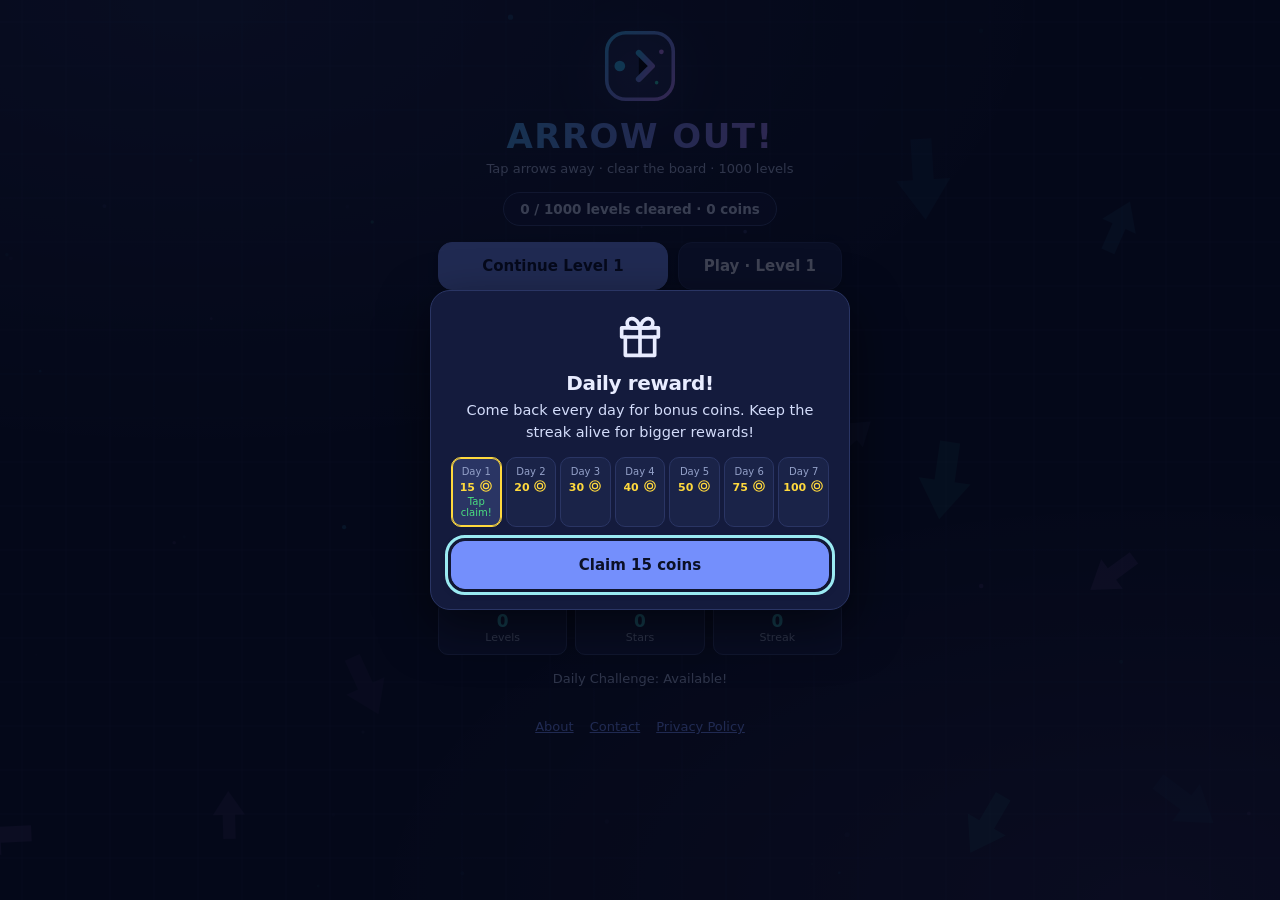
==== commit 03303423: "fix(settings): remove legacy daily push and defer ads pending consent" ====
--- a/index.html
+++ b/index.html
@@ -9,8 +9,7 @@
   <meta name="apple-mobile-web-app-capable" content="yes" />
   <meta name="apple-mobile-web-app-status-bar-style" content="black-translucent" />
   <meta name="apple-mobile-web-app-title" content="Arrow Out!" />
-  <meta http-equiv="Content-Security-Policy" content="default-src 'self'; script-src 'self' https://pagead2.googlesyndication.com https://tpc.googlesyndication.com https://googleads.g.doubleclick.net https://fundingchoicesmessages.google.com https://www.gstatic.com https://ep1.adtrafficquality.google https://ep2.adtrafficquality.google; style-src 'self' 'unsafe-inline'; img-src 'self' data: https:; media-src 'self' data:; connect-src 'self' https://usszcnaaylbsgqaehsgp.supabase.co https://www.gstatic.com https://firebaseinstallations.googleapis.com https://fcmregistrations.googleapis.com https://identitytoolkit.googleapis.com https://pagead2.googlesyndication.com https://googleads.g.doubleclick.net https://tpc.googlesyndication.com https://ep1.adtrafficquality.google https://ep2.adtrafficquality.google https://fundingchoicesmessages.google.com https://gogo-central-backend.onrender.com; frame-src https://googleads.g.doubleclick.net https://tpc.googlesyndication.com https://pagead2.googlesyndication.com https://ep1.adtrafficquality.google https://ep2.adtrafficquality.google https://fundingchoicesmessages.google.com https://www.google.com; object-src 'none'; base-uri 'none'" />
-  <script async src="https://pagead2.googlesyndication.com/pagead/js/adsbygoogle.js?client=ca-pub-2895136878543415" crossorigin="anonymous"></script>
+  <meta http-equiv="Content-Security-Policy" content="default-src 'self'; script-src 'self' https://pagead2.googlesyndication.com https://tpc.googlesyndication.com https://googleads.g.doubleclick.net https://fundingchoicesmessages.google.com https://www.gstatic.com https://ep1.adtrafficquality.google https://ep2.adtrafficquality.google; style-src 'self' 'unsafe-inline'; img-src 'self' data: https:; media-src 'self' data:; connect-src 'self' https://www.gstatic.com https://firebaseinstallations.googleapis.com https://fcmregistrations.googleapis.com https://identitytoolkit.googleapis.com https://pagead2.googlesyndication.com https://googleads.g.doubleclick.net https://tpc.googlesyndication.com https://ep1.adtrafficquality.google https://ep2.adtrafficquality.google https://fundingchoicesmessages.google.com https://gogo-central-backend.onrender.com; frame-src https://googleads.g.doubleclick.net https://tpc.googlesyndication.com https://pagead2.googlesyndication.com https://ep1.adtrafficquality.google https://ep2.adtrafficquality.google https://fundingchoicesmessages.google.com https://www.google.com; object-src 'none'; base-uri 'none'" />
   <title>Arrow Out! | Free Tap-Away Arrow Puzzle Game</title>
   <link rel="canonical" href="https://gogocompany.in/arrowout/" />
   <meta property="og:title" content="Arrow Out! | Free Tap-Away Arrow Puzzle Game" />
@@ -375,8 +374,8 @@
     <div class="card">
       <button class="btn icon close-x" data-close type="button" aria-label="Close reminder settings">&times;</button>
       <h2 id="reminders-title">Notifications &amp; reminders</h2>
-      <p class="sub">Local reminders plus optional daily push. No account needed.</p>
-      <p id="reminder-limit">Local reminder checks run only while this game page can execute; a closed browser cannot schedule them. The Daily push reminders below use real Web Push and reach you roughly five times a day even when the game is closed.</p>
+      <p class="sub">Local inactivity reminders and optional GoGo Central notifications.</p>
+      <p id="reminder-limit">Local reminder checks run only while this game page can execute. A closed or suspended browser cannot schedule them. Optional system notifications may be delayed or suppressed by browser and operating-system settings.</p>
       <div class="stack">
         <label class="row" for="chk-notifs">Enable in-game reminders <input type="checkbox" id="chk-notifs" aria-describedby="reminder-limit" /></label>
         <label for="reminder-minutes">Remind me after no interaction for</label>
@@ -387,14 +386,13 @@
         <button class="btn" id="btn-notif-permission" type="button" aria-describedby="system-reminder-help">Allow system notifications</button>
         <label class="row" for="chk-system-notifs">Also use system notifications <input type="checkbox" id="chk-system-notifs" aria-describedby="system-reminder-help" /></label>
         <p id="reminder-permission"></p>
-        <p id="push-help">Daily push reminders are delivered by Web Push roughly five times a day, even when the game is closed. Your browser keeps the subscription; the game saves it to the developer's free delivery roster. Toggling off removes this device from that roster immediately.</p>
-        <label class="row" for="chk-push">Daily push reminders <input type="checkbox" id="chk-push" aria-describedby="push-help" /></label>
-        <p id="push-status" role="status" aria-live="polite"></p>
+        <p id="reminder-legacy" role="status" aria-live="polite" hidden></p>
+        <button class="btn small" id="btn-reminder-cleanup" type="button" hidden>Retry old notification cleanup</button>
         <p id="reminder-status" role="status" aria-live="polite"></p>
         <button class="btn small" id="btn-notif-test" type="button">Send test notification</button>
         <p id="reminder-test-status" role="status" aria-live="polite"></p>
       </div>
-      <p>At most one reminder per inactivity period. Interacting starts a new period; system tests are limited to one per minute. Permission is requested only by explicit buttons; a dismissed prompt can be asked again by the same button. Disabling reminders closes local notifications; toggling off daily push removes this device from the delivery roster.</p>
+      <p>At most one reminder per inactivity period. Interacting starts a new period; system tests are limited to one per minute. Permission is requested only by explicit buttons; a dismissed prompt can be asked again by the same button. Disabling reminders closes local notifications. Old browser push subscriptions are retired where possible; historical server records require separate owner cleanup.</p>
     </div>
   </div>
 
@@ -760,7 +758,6 @@
   <script src="js/ui.js"></script>
   <script src="js/reminders.js"></script>
   <script src="js/render.js"></script>
-  <script src="js/ads.js"></script>
   <script src="js/main.js"></script>
   <script src="js/gogo-notifications.js"></script>
 </body>
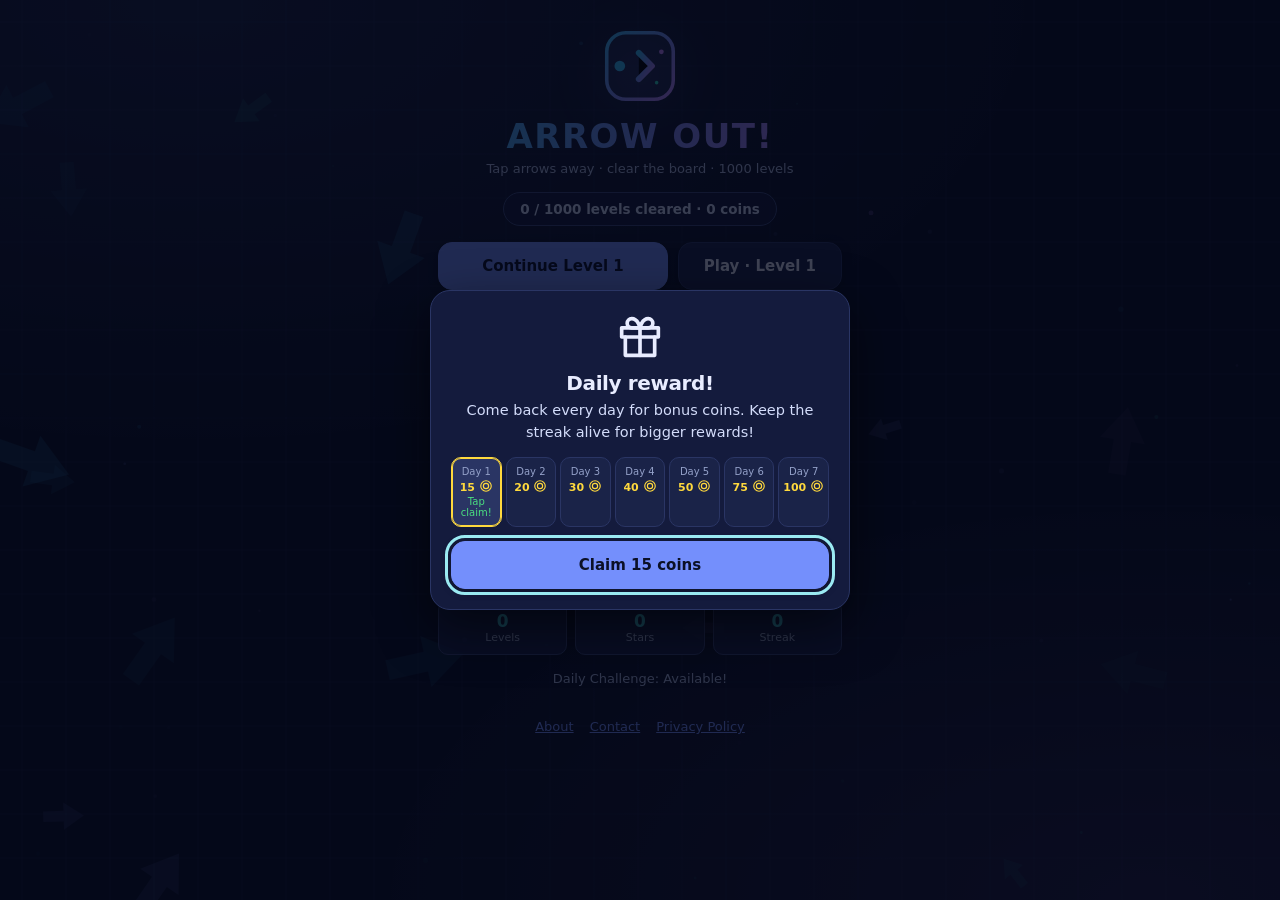
==== commit 105abe50: "security(csp): remove unused advertising network allowances" ====
--- a/index.html
+++ b/index.html
@@ -9,7 +9,7 @@
   <meta name="apple-mobile-web-app-capable" content="yes" />
   <meta name="apple-mobile-web-app-status-bar-style" content="black-translucent" />
   <meta name="apple-mobile-web-app-title" content="Arrow Out!" />
-  <meta http-equiv="Content-Security-Policy" content="default-src 'self'; script-src 'self' https://pagead2.googlesyndication.com https://tpc.googlesyndication.com https://googleads.g.doubleclick.net https://fundingchoicesmessages.google.com https://www.gstatic.com https://ep1.adtrafficquality.google https://ep2.adtrafficquality.google; style-src 'self' 'unsafe-inline'; img-src 'self' data: https:; media-src 'self' data:; connect-src 'self' https://www.gstatic.com https://firebaseinstallations.googleapis.com https://fcmregistrations.googleapis.com https://identitytoolkit.googleapis.com https://pagead2.googlesyndication.com https://googleads.g.doubleclick.net https://tpc.googlesyndication.com https://ep1.adtrafficquality.google https://ep2.adtrafficquality.google https://fundingchoicesmessages.google.com https://gogo-central-backend.onrender.com; frame-src https://googleads.g.doubleclick.net https://tpc.googlesyndication.com https://pagead2.googlesyndication.com https://ep1.adtrafficquality.google https://ep2.adtrafficquality.google https://fundingchoicesmessages.google.com https://www.google.com; object-src 'none'; base-uri 'none'" />
+  <meta http-equiv="Content-Security-Policy" content="default-src 'self'; script-src 'self' https://www.gstatic.com https://ep2.adtrafficquality.google; style-src 'self' 'unsafe-inline'; img-src 'self' data: https:; media-src 'self' data:; connect-src 'self' https://www.gstatic.com https://firebaseinstallations.googleapis.com https://fcmregistrations.googleapis.com https://identitytoolkit.googleapis.com https://gogo-central-backend.onrender.com; frame-src https://www.google.com; object-src 'none'; base-uri 'none'" />
   <title>Arrow Out! | Free Tap-Away Arrow Puzzle Game</title>
   <link rel="canonical" href="https://gogocompany.in/arrowout/" />
   <meta property="og:title" content="Arrow Out! | Free Tap-Away Arrow Puzzle Game" />
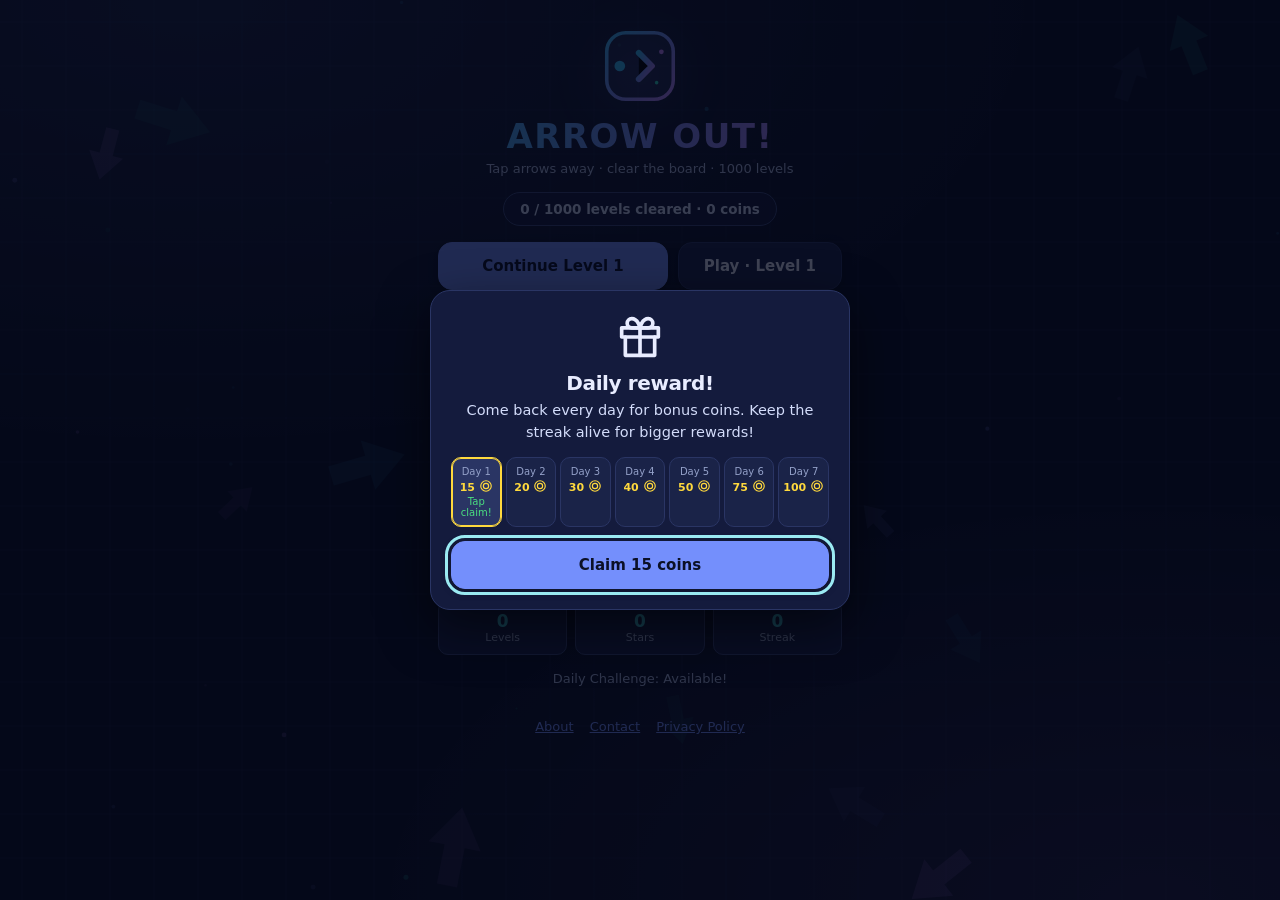
==== commit e30860df: "security(csp): remove remaining unused Google ad origins" ====
--- a/index.html
+++ b/index.html
@@ -9,7 +9,7 @@
   <meta name="apple-mobile-web-app-capable" content="yes" />
   <meta name="apple-mobile-web-app-status-bar-style" content="black-translucent" />
   <meta name="apple-mobile-web-app-title" content="Arrow Out!" />
-  <meta http-equiv="Content-Security-Policy" content="default-src 'self'; script-src 'self' https://www.gstatic.com https://ep2.adtrafficquality.google; style-src 'self' 'unsafe-inline'; img-src 'self' data: https:; media-src 'self' data:; connect-src 'self' https://www.gstatic.com https://firebaseinstallations.googleapis.com https://fcmregistrations.googleapis.com https://identitytoolkit.googleapis.com https://gogo-central-backend.onrender.com; frame-src https://www.google.com; object-src 'none'; base-uri 'none'" />
+  <meta http-equiv="Content-Security-Policy" content="default-src 'self'; script-src 'self' https://www.gstatic.com; style-src 'self' 'unsafe-inline'; img-src 'self' data: https:; media-src 'self' data:; connect-src 'self' https://www.gstatic.com https://firebaseinstallations.googleapis.com https://fcmregistrations.googleapis.com https://identitytoolkit.googleapis.com https://gogo-central-backend.onrender.com; frame-src; object-src 'none'; base-uri 'none'" />
   <title>Arrow Out! | Free Tap-Away Arrow Puzzle Game</title>
   <link rel="canonical" href="https://gogocompany.in/arrowout/" />
   <meta property="og:title" content="Arrow Out! | Free Tap-Away Arrow Puzzle Game" />
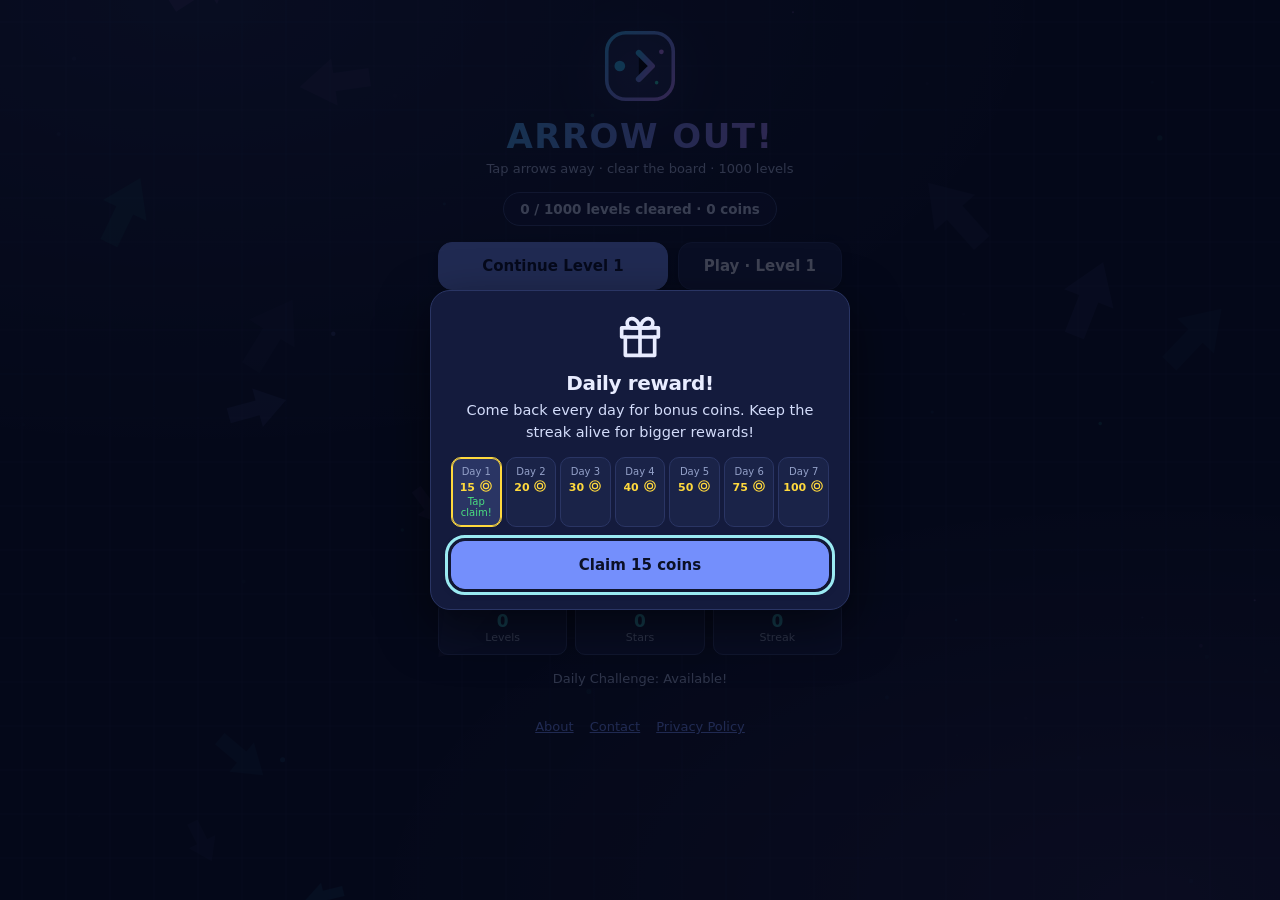
==== commit 33a1f20f: "security(csp): remove empty frame-src directive" ====
--- a/index.html
+++ b/index.html
@@ -9,7 +9,7 @@
   <meta name="apple-mobile-web-app-capable" content="yes" />
   <meta name="apple-mobile-web-app-status-bar-style" content="black-translucent" />
   <meta name="apple-mobile-web-app-title" content="Arrow Out!" />
-  <meta http-equiv="Content-Security-Policy" content="default-src 'self'; script-src 'self' https://www.gstatic.com; style-src 'self' 'unsafe-inline'; img-src 'self' data: https:; media-src 'self' data:; connect-src 'self' https://www.gstatic.com https://firebaseinstallations.googleapis.com https://fcmregistrations.googleapis.com https://identitytoolkit.googleapis.com https://gogo-central-backend.onrender.com; frame-src; object-src 'none'; base-uri 'none'" />
+  <meta http-equiv="Content-Security-Policy" content="default-src 'self'; script-src 'self' https://www.gstatic.com; style-src 'self' 'unsafe-inline'; img-src 'self' data: https:; media-src 'self' data:; connect-src 'self' https://www.gstatic.com https://firebaseinstallations.googleapis.com https://fcmregistrations.googleapis.com https://identitytoolkit.googleapis.com https://gogo-central-backend.onrender.com; object-src 'none'; base-uri 'none'" />
   <title>Arrow Out! | Free Tap-Away Arrow Puzzle Game</title>
   <link rel="canonical" href="https://gogocompany.in/arrowout/" />
   <meta property="og:title" content="Arrow Out! | Free Tap-Away Arrow Puzzle Game" />
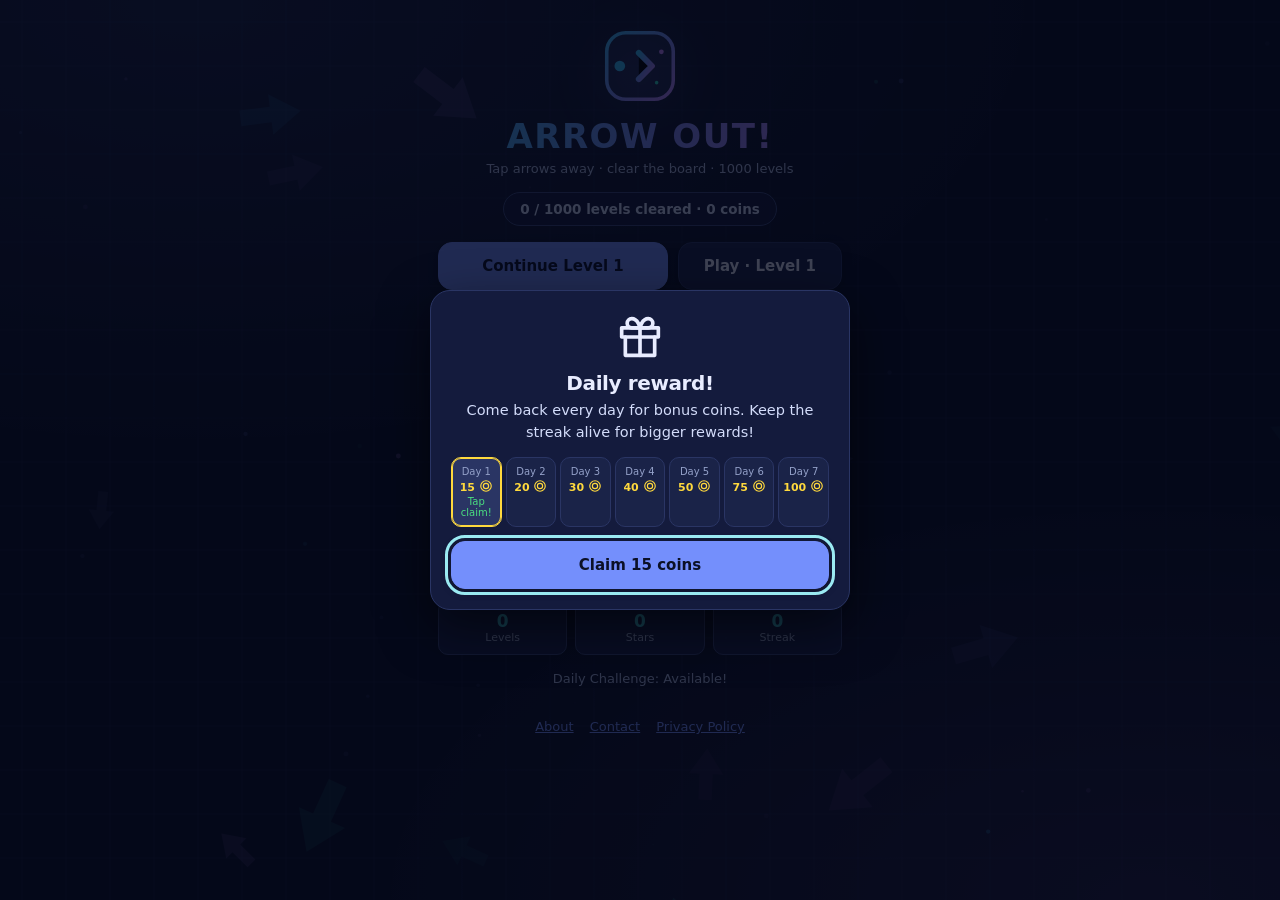
==== commit c28f2d87: "security(csp): allow Firebase Auth token refresh for opt-in FCM" ====
--- a/index.html
+++ b/index.html
@@ -9,7 +9,7 @@
   <meta name="apple-mobile-web-app-capable" content="yes" />
   <meta name="apple-mobile-web-app-status-bar-style" content="black-translucent" />
   <meta name="apple-mobile-web-app-title" content="Arrow Out!" />
-  <meta http-equiv="Content-Security-Policy" content="default-src 'self'; script-src 'self' https://www.gstatic.com; style-src 'self' 'unsafe-inline'; img-src 'self' data: https:; media-src 'self' data:; connect-src 'self' https://www.gstatic.com https://firebaseinstallations.googleapis.com https://fcmregistrations.googleapis.com https://identitytoolkit.googleapis.com https://gogo-central-backend.onrender.com; object-src 'none'; base-uri 'none'" />
+  <meta http-equiv="Content-Security-Policy" content="default-src 'self'; script-src 'self' https://www.gstatic.com; style-src 'self' 'unsafe-inline'; img-src 'self' data: https:; media-src 'self' data:; connect-src 'self' https://www.gstatic.com https://firebaseinstallations.googleapis.com https://fcmregistrations.googleapis.com https://identitytoolkit.googleapis.com https://securetoken.googleapis.com https://gogo-central-backend.onrender.com; object-src 'none'; base-uri 'none'" />
   <title>Arrow Out! | Free Tap-Away Arrow Puzzle Game</title>
   <link rel="canonical" href="https://gogocompany.in/arrowout/" />
   <meta property="og:title" content="Arrow Out! | Free Tap-Away Arrow Puzzle Game" />
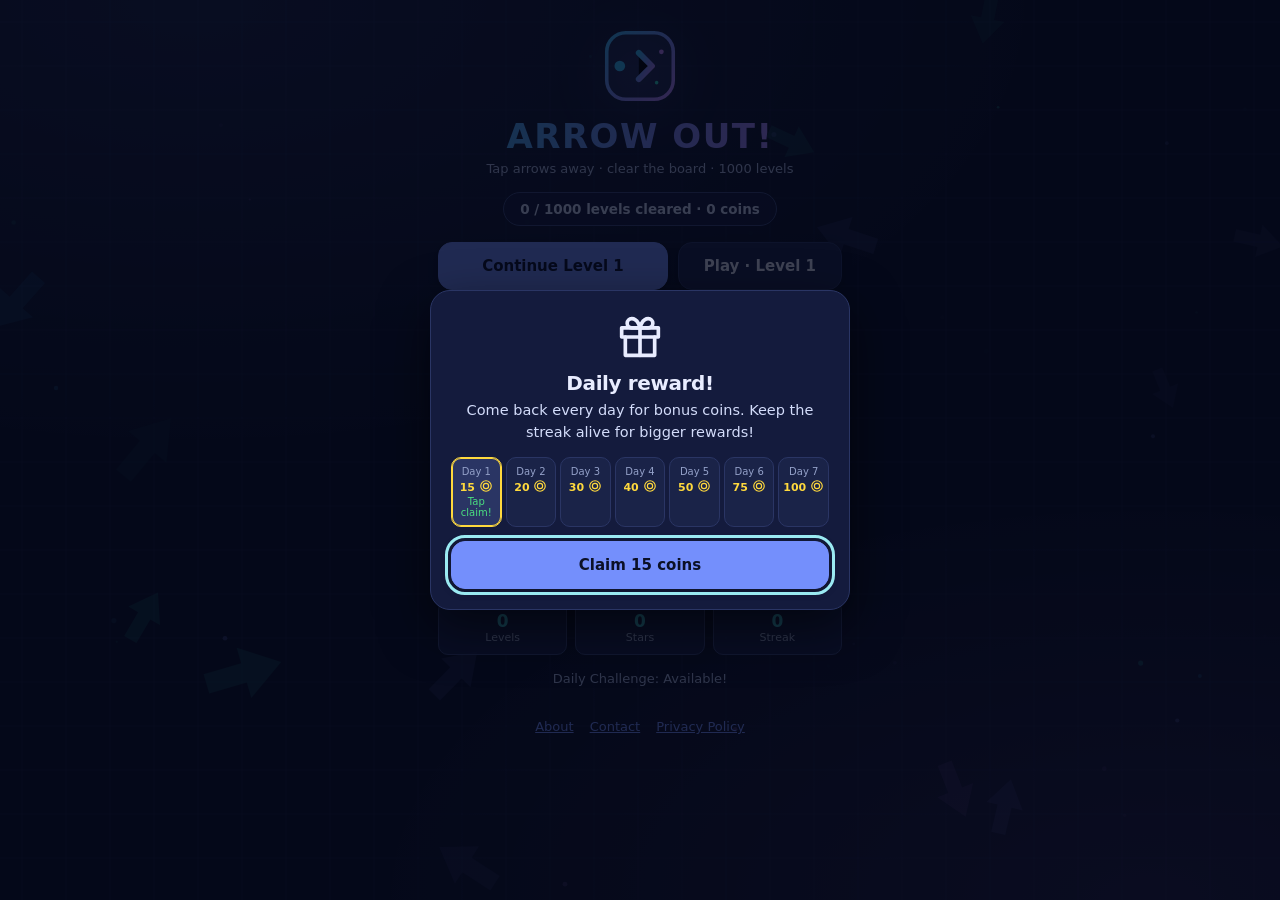
==== commit f2694827: "ui(ads): remove demo ad dialog and disable unavailable button" ====
--- a/index.html
+++ b/index.html
@@ -511,7 +511,7 @@
         <li>A blocked tap <b>costs one heart</b> (&#9829;&#9829;&#9829;). Lose all three and the level restarts.</li>
         <li>Clear <b>every arrow</b> to finish the level. Order is everything!</li>
         <li>Stars: &#9733;&#9733;&#9733; = no mistakes & no hints &middot; &#9733;&#9733; = up to 2 mistakes & 1 hint &middot; &#9733; = cleared.</li>
-        <li><b>3 free hints</b> per level &mdash; after that, watch a short ad to reveal another hint.</li>
+        <li><b>3 free hints</b> per level. Additional rewarded ads are not available yet.</li>
         <li><b>Hint</b> glows a free arrow &middot; <b>Undo</b> brings the last arrow back &middot; <b>Restart</b> resets.</li>
         <li>Your progress saves automatically &mdash; come back any time.</li>
       </ul>
@@ -668,21 +668,11 @@
     <div class="card" style="text-align:center;">
       <div class="big-emoji" aria-hidden="true"><svg class="ic" width="44" height="44" viewBox="0 0 24 24" fill="none" stroke="currentColor" stroke-width="2" stroke-linecap="round" stroke-linejoin="round" aria-hidden="true"><path d="M15 14c.2-1 .7-1.7 1.5-2.5 1-.9 1.5-2.2 1.5-3.5a6 6 0 0 0-12 0c0 1.3.5 2.6 1.5 3.5.8.8 1.3 1.5 1.5 2.5"/><path d="M9 18h6"/><path d="M10 22h4"/></svg></div>
       <h2 id="adhint-title">Out of free hints</h2>
-      <p style="margin-bottom:16px;">You get <b>3 free hints</b> per level. Watch a short ad to reveal one more.</p>
+      <p style="margin-bottom:16px;">You get <b>3 free hints</b> per level. Rewarded ads are not available yet.</p>
       <div class="stack">
-        <button class="btn primary" id="btn-adhint-watch" type="button"><svg class="ic" width="20" height="20" viewBox="0 0 24 24" fill="none" stroke="currentColor" stroke-width="2" stroke-linecap="round" stroke-linejoin="round" aria-hidden="true"><polygon points="6 4 20 12 6 20 6 4"/></svg> Watch ad for a hint</button>
+        <button class="btn primary" id="btn-adhint-watch" type="button" disabled aria-disabled="true"><svg class="ic" width="20" height="20" viewBox="0 0 24 24" fill="none" stroke="currentColor" stroke-width="2" stroke-linecap="round" stroke-linejoin="round" aria-hidden="true"><polygon points="6 4 20 12 6 20 6 4"/></svg> Rewarded ads unavailable</button>
         <button class="btn" id="btn-adhint-close" type="button">No thanks</button>
       </div>
-    </div>
-  </div>
-
-  <!-- ===== DEMO AD ===== -->
-  <div class="overlay" id="dlg-ad" role="dialog" aria-modal="true" aria-labelledby="ad-title">
-    <div class="card" style="text-align:center;">
-      <h2 id="ad-title">Demo ad</h2>
-      <p style="font-size:12.5px;color:#8a97b8;margin-bottom:14px;">A real ad plays here once an ad provider is connected.</p>
-      <div class="ad-box" aria-hidden="true">Ad space</div>
-      <p id="ad-count" style="font-size:14px;font-weight:700;margin:12px 0 0;">Demo ad &mdash; hint in 5s&hellip;</p>
     </div>
   </div>
 
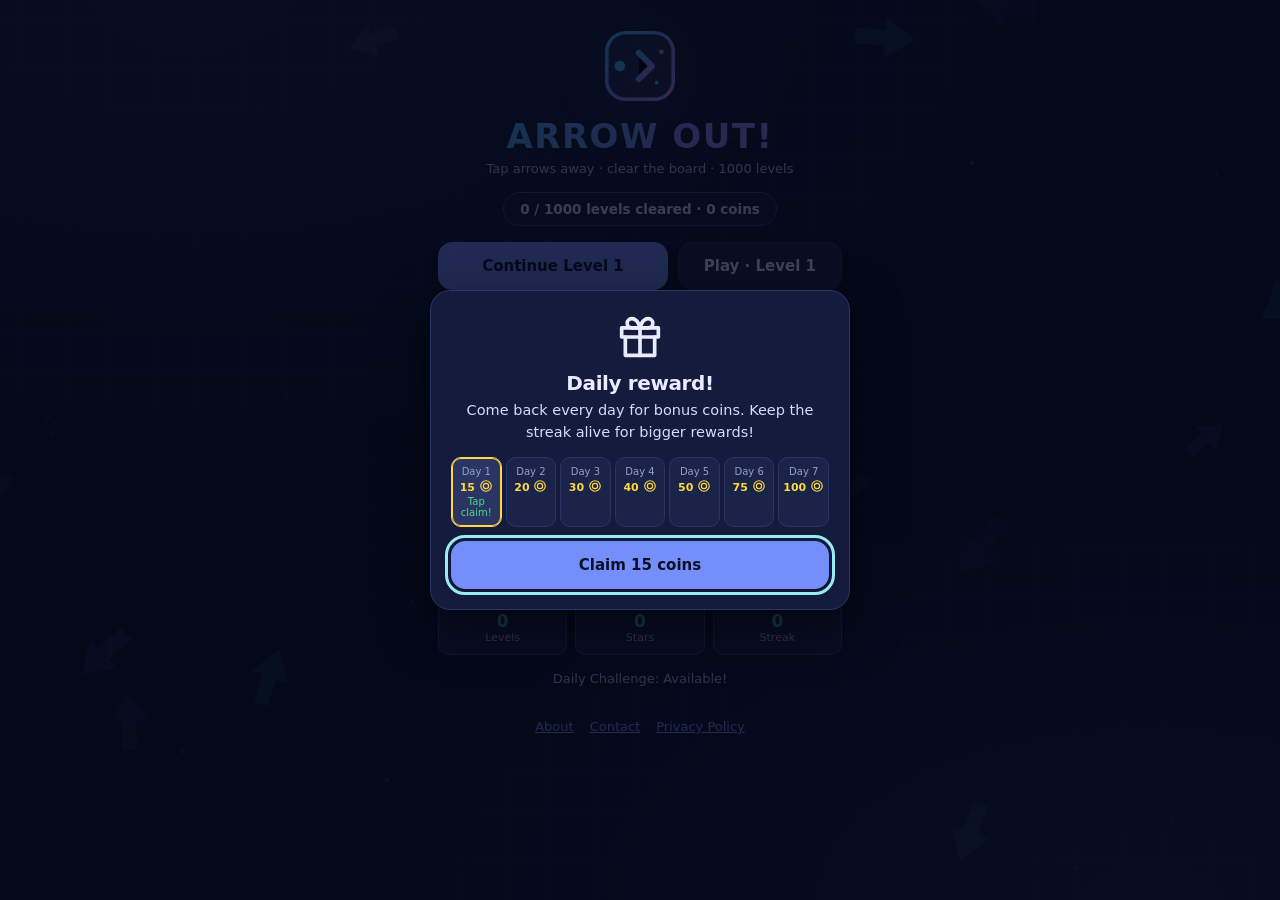
==== commit aa0828f7: "fix: enable analytics on Arrow Out" ====
--- a/index.html
+++ b/index.html
@@ -9,7 +9,7 @@
   <meta name="apple-mobile-web-app-capable" content="yes" />
   <meta name="apple-mobile-web-app-status-bar-style" content="black-translucent" />
   <meta name="apple-mobile-web-app-title" content="Arrow Out!" />
-  <meta http-equiv="Content-Security-Policy" content="default-src 'self'; script-src 'self' https://www.gstatic.com; style-src 'self' 'unsafe-inline'; img-src 'self' data: https:; media-src 'self' data:; connect-src 'self' https://www.gstatic.com https://firebaseinstallations.googleapis.com https://fcmregistrations.googleapis.com https://identitytoolkit.googleapis.com https://securetoken.googleapis.com https://gogo-central-backend.onrender.com; object-src 'none'; base-uri 'none'" />
+  <meta http-equiv="Content-Security-Policy" content="default-src 'self'; script-src 'self' https://www.gstatic.com https://www.googletagmanager.com; style-src 'self' 'unsafe-inline'; img-src 'self' data: https:; media-src 'self' data:; connect-src 'self' https://www.gstatic.com https://firebaseinstallations.googleapis.com https://fcmregistrations.googleapis.com https://identitytoolkit.googleapis.com https://securetoken.googleapis.com https://gogo-central-backend.onrender.com https://www.googletagmanager.com https://www.google-analytics.com https://*.google-analytics.com; object-src 'none'; base-uri 'none'" />
   <title>Arrow Out! | Free Tap-Away Arrow Puzzle Game</title>
   <link rel="canonical" href="https://gogocompany.in/arrowout/" />
   <meta property="og:title" content="Arrow Out! | Free Tap-Away Arrow Puzzle Game" />
@@ -172,6 +172,7 @@
       .btn, #toast, .switch .track, .switch .track::after { transition: none; }
     }
   </style>
+  <script src="js/analytics.js" defer></script>
 </head>
 <body>
   <noscript>
